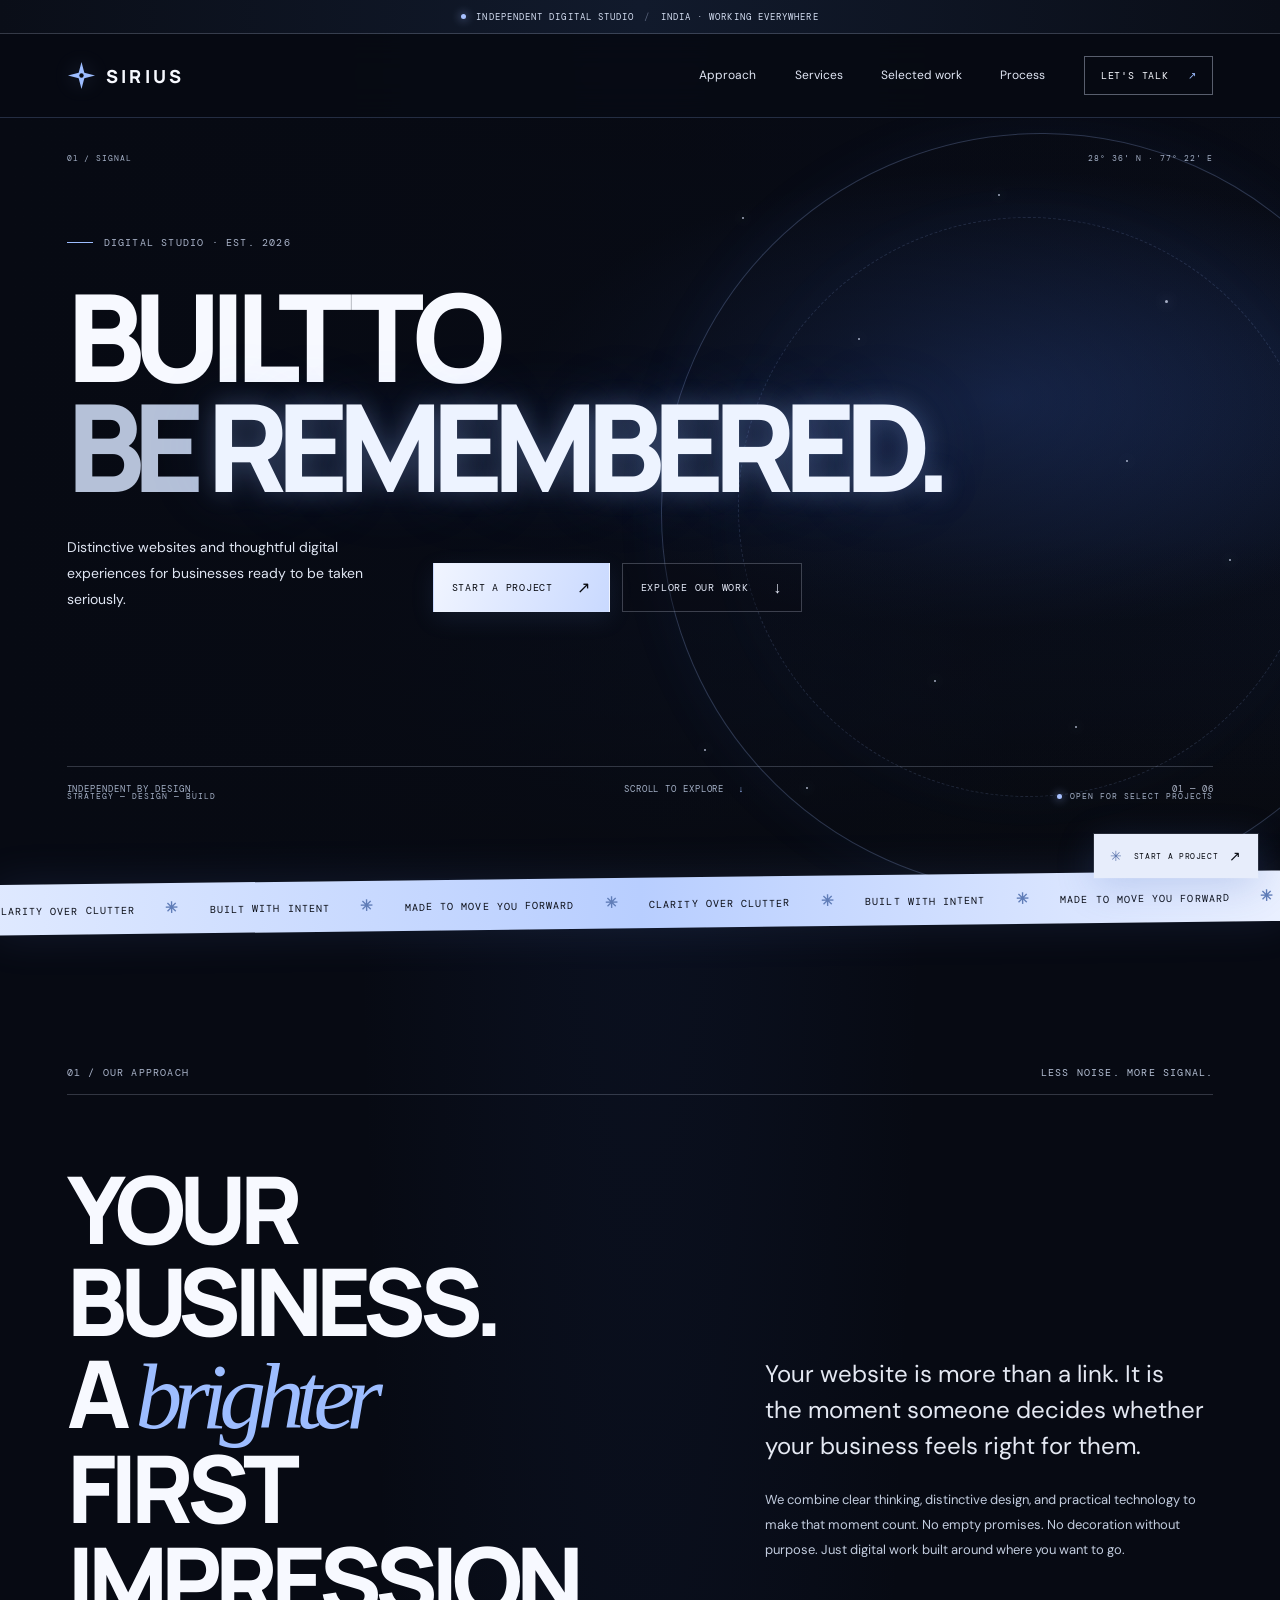
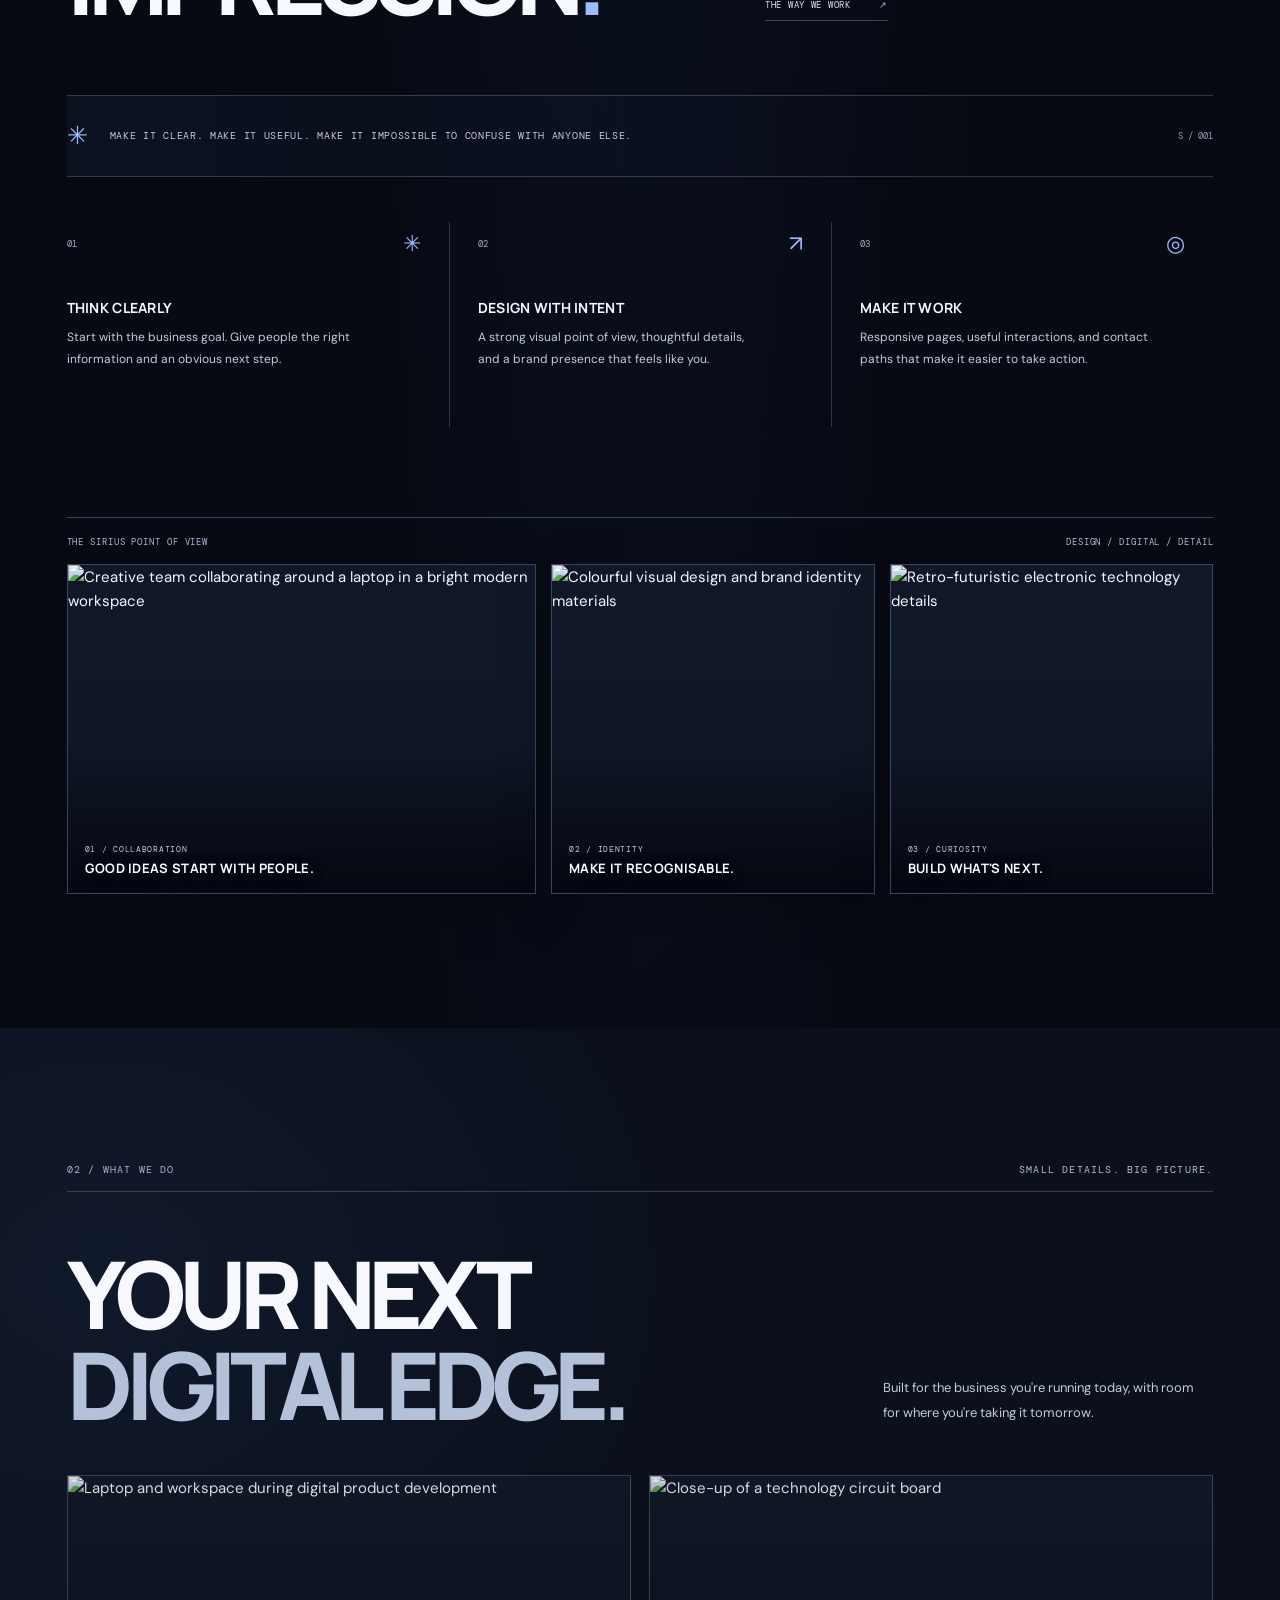
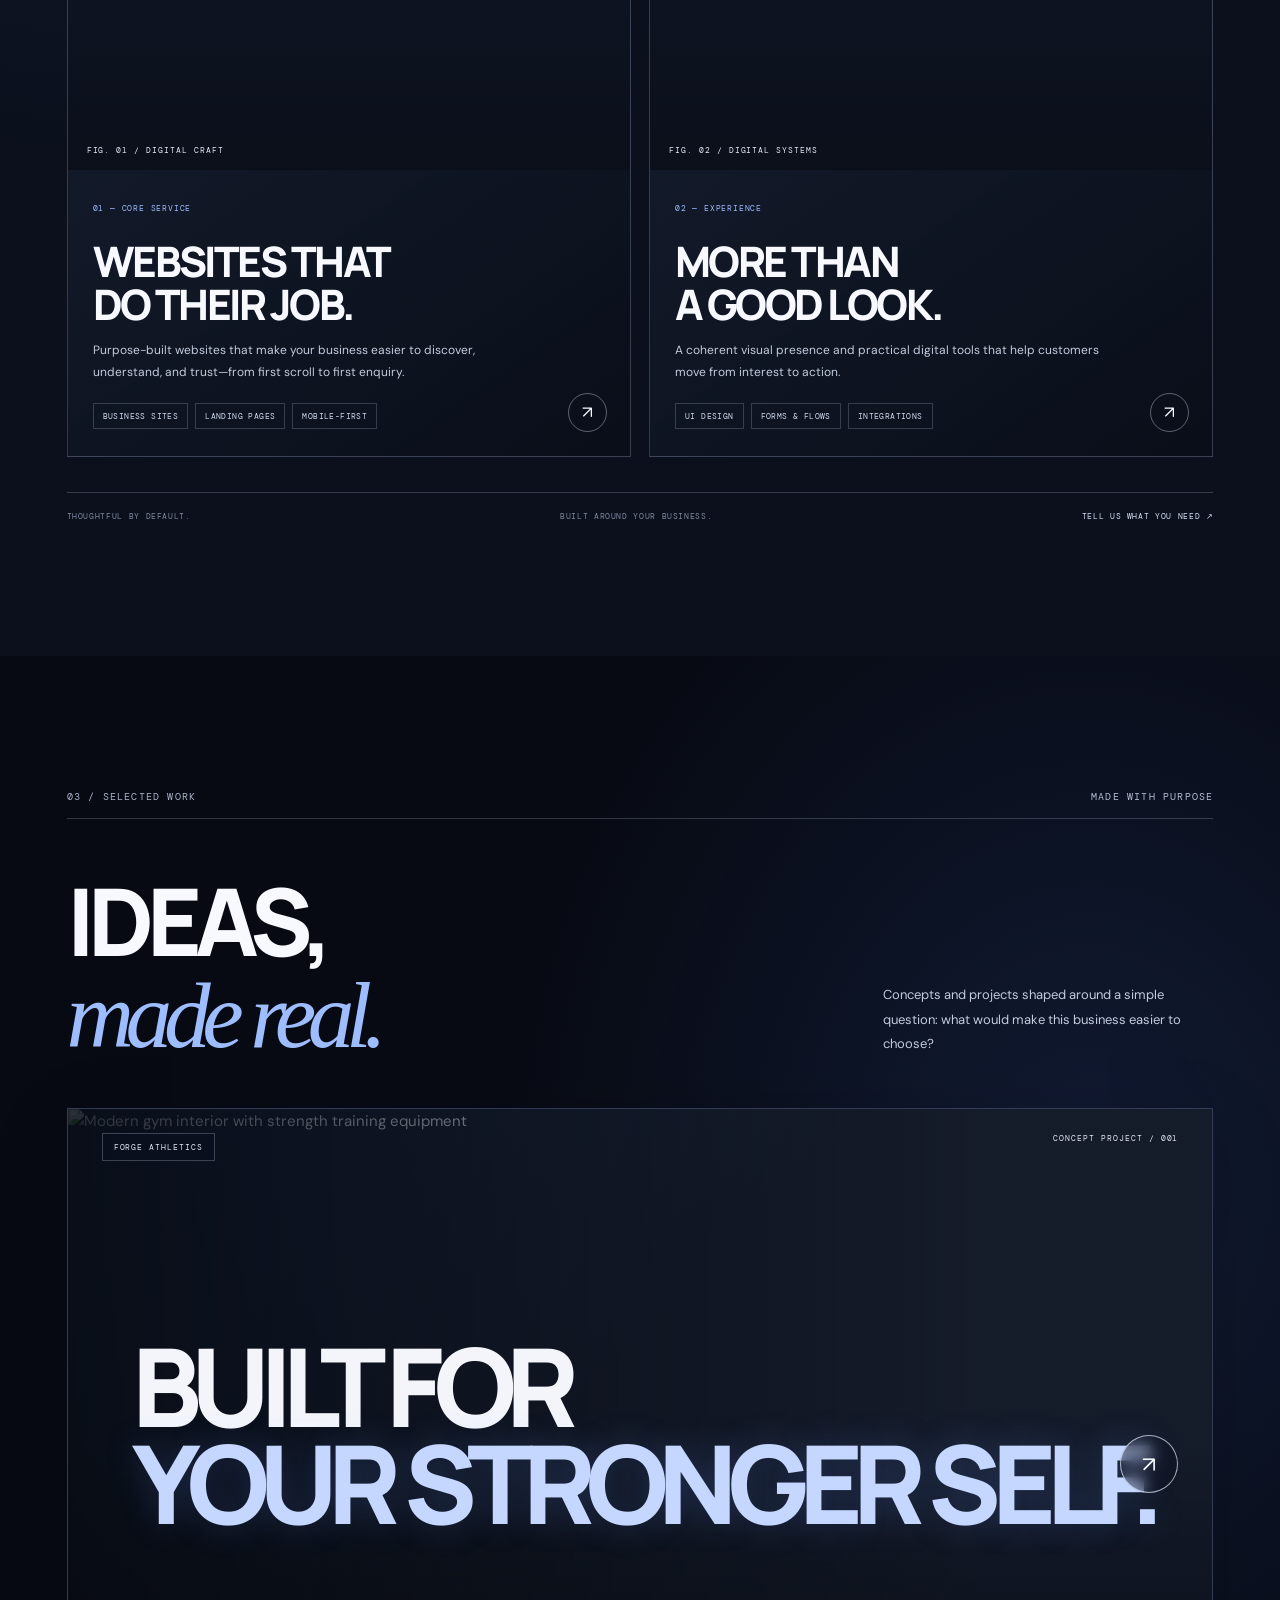
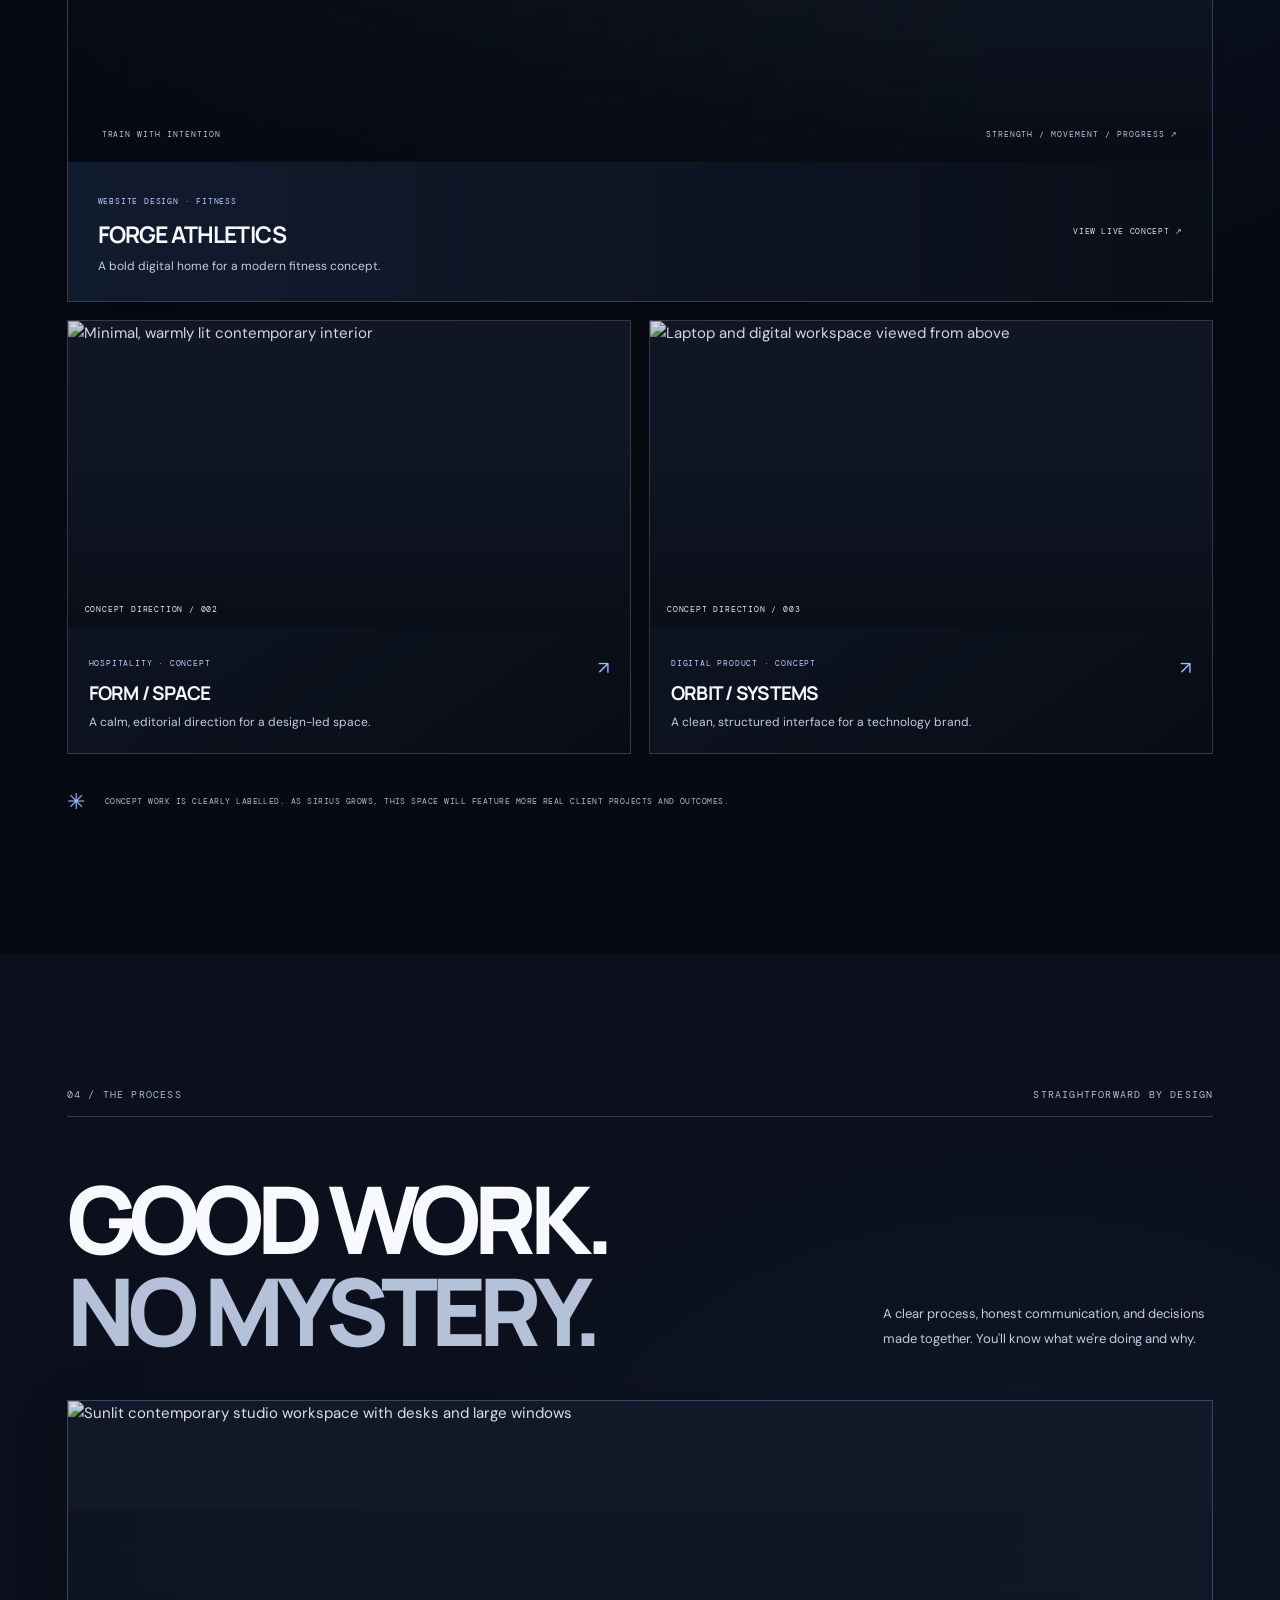
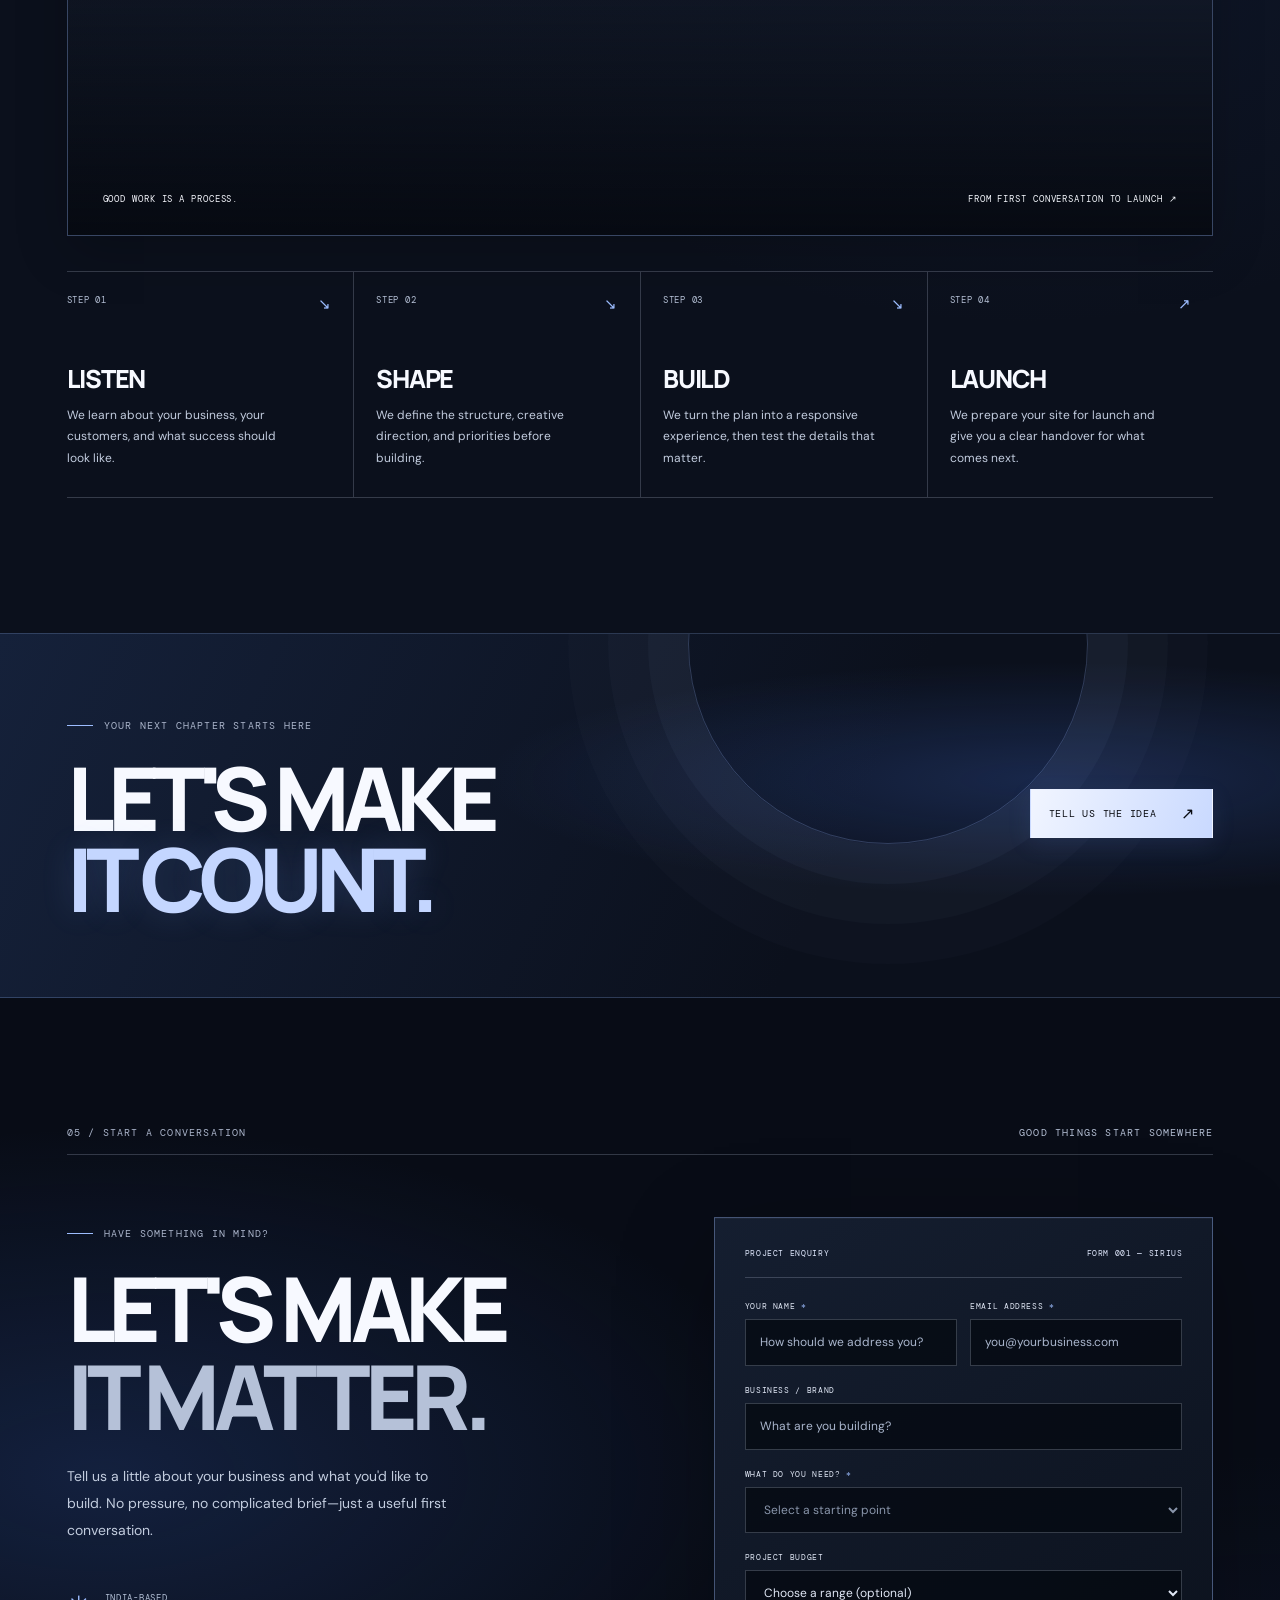
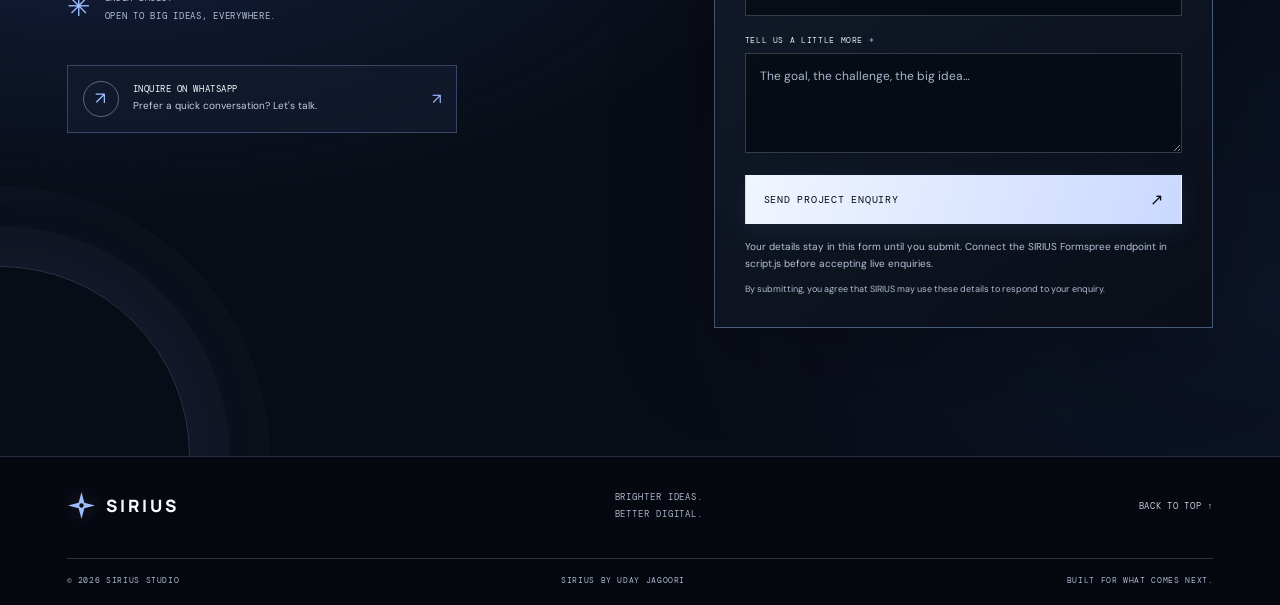
==== index.html @ 031311b5 "Add files via upload" ====
<!doctype html>
<html lang="en">
<head>
  <meta charset="utf-8">
  <meta name="viewport" content="width=device-width, initial-scale=1">
  <meta name="theme-color" content="#070910">
  <meta name="description" content="SIRIUS builds distinctive websites and digital experiences for ambitious businesses. India-based. Built for what comes next.">
  <meta property="og:title" content="SIRIUS — Built to be remembered">
  <meta property="og:description" content="Considered websites. Clear digital experiences. A brighter way forward.">
  <meta property="og:type" content="website">
  <title>SIRIUS — Built to be remembered</title>
  <link rel="icon" href="favicon.svg" type="image/svg+xml">
  <link rel="preconnect" href="https://fonts.googleapis.com">
  <link rel="preconnect" href="https://fonts.gstatic.com" crossorigin>
  <link href="https://fonts.googleapis.com/css2?family=DM+Mono:wght@400;500&family=DM+Sans:wght@400;500;600;700&family=Manrope:wght@400;500;600;700;800&display=swap" rel="stylesheet">
  <link rel="stylesheet" href="styles.css">
  <script src="script.js" defer></script>
</head>
<body>
  <a class="skip-link" href="#main">Skip to content</a>
  <div class="site-shell">
    <div class="announcement"><span class="status-dot" aria-hidden="true"></span><span>INDEPENDENT DIGITAL STUDIO</span><span class="announcement-sep">/</span><span>INDIA · WORKING EVERYWHERE</span></div>
    <header class="site-header" id="top">
      <a class="brand" href="#top" aria-label="SIRIUS home">
        <svg class="brand-mark" viewBox="0 0 44 44" aria-hidden="true"><path d="M22 1.5 26.3 17.7 42.5 22 26.3 26.3 22 42.5 17.7 26.3 1.5 22 17.7 17.7Z" fill="currentColor"/><circle cx="22" cy="22" r="3.3" fill="#080a10"/></svg>
        <span>SIRIUS</span>
      </a>
      <button class="menu-toggle" type="button" aria-label="Open navigation" aria-expanded="false" aria-controls="primary-nav"><span></span><span></span></button>
      <nav class="primary-nav" id="primary-nav" aria-label="Main navigation">
        <a href="#approach">Approach</a><a href="#services">Services</a><a href="#work">Selected work</a><a href="#process">Process</a>
        <a class="nav-cta" href="#contact">LET'S TALK <span aria-hidden="true">↗</span></a>
      </nav>
    </header>

    <main id="main">
      <section class="hero section-pad" aria-labelledby="hero-title">
        <div class="hero-image" aria-hidden="true"></div><div class="hero-vignette" aria-hidden="true"></div>
        <div class="hero-stars" aria-hidden="true"><i></i><i></i><i></i><i></i><i></i><i></i><i></i><i></i><i></i><i></i><i></i><i></i></div>
        <div class="hero-orbit orbit-one" aria-hidden="true"></div><div class="hero-orbit orbit-two" aria-hidden="true"></div>
        <div class="hero-copy">
          <p class="eyebrow"><span class="eyebrow-line"></span> DIGITAL STUDIO · EST. 2026</p>
          <h1 id="hero-title">BUILT TO<br><span class="headline-muted">BE</span> <span class="headline-accent">REMEMBERED.</span></h1>
          <div class="hero-bottom">
            <p class="hero-description">Distinctive websites and thoughtful digital experiences for businesses ready to be taken seriously.</p>
            <div class="hero-actions">
              <a class="button button-light magnetic" href="#contact">START A PROJECT <span aria-hidden="true">↗</span></a>
              <a class="button button-outline" href="#work">EXPLORE OUR WORK <span aria-hidden="true">↓</span></a>
            </div>
          </div>
        </div>
        <div class="hero-orbit-label label-top"><span>01 / SIGNAL</span><span>28° 36' N · 77° 22' E</span></div>
        <div class="hero-orbit-label label-bottom"><span>STRATEGY — DESIGN — BUILD</span><span class="live-mark"><i></i> OPEN FOR SELECT PROJECTS</span></div>
        <div class="hero-foot"><span>INDEPENDENT BY DESIGN.</span><a href="#approach">SCROLL TO EXPLORE <span class="scroll-arrow">↓</span></a><span class="hero-index">01 — 06</span></div>
      </section>

      <div class="ticker" aria-label="SIRIUS principles"><div class="ticker-track"><span>CLARITY OVER CLUTTER <b>✳</b> BUILT WITH INTENT <b>✳</b> MADE TO MOVE YOU FORWARD <b>✳</b> CLARITY OVER CLUTTER <b>✳</b> BUILT WITH INTENT <b>✳</b> MADE TO MOVE YOU FORWARD <b>✳</b></span></div></div>

      <section class="approach section-pad" id="approach">
        <div class="section-kicker"><span>01 / OUR APPROACH</span><span>LESS NOISE. MORE SIGNAL.</span></div>
        <div class="approach-grid">
          <h2>YOUR BUSINESS.<br>A <span class="serif-accent">brighter</span><br>FIRST IMPRESSION<span class="period">.</span></h2>
          <div class="approach-copy"><p class="lead">Your website is more than a link. It is the moment someone decides whether your business feels right for them.</p><p>We combine clear thinking, distinctive design, and practical technology to make that moment count. No empty promises. No decoration without purpose. Just digital work built around where you want to go.</p><a class="underlined-link" href="#process">THE WAY WE WORK <span>↗</span></a></div>
        </div>
        <div class="manifesto-strip"><span class="manifesto-star" aria-hidden="true">✳</span><p>MAKE IT CLEAR. MAKE IT USEFUL. MAKE IT IMPOSSIBLE TO CONFUSE WITH ANYONE ELSE.</p><span class="manifesto-index">S / 001</span></div>
        <div class="principles-grid">
          <article class="principle"><span class="principle-number">01</span><div class="principle-icon">✳</div><h3>THINK CLEARLY</h3><p>Start with the business goal. Give people the right information and an obvious next step.</p></article>
          <article class="principle"><span class="principle-number">02</span><div class="principle-icon">↗</div><h3>DESIGN WITH INTENT</h3><p>A strong visual point of view, thoughtful details, and a brand presence that feels like you.</p></article>
          <article class="principle"><span class="principle-number">03</span><div class="principle-icon">◎</div><h3>MAKE IT WORK</h3><p>Responsive pages, useful interactions, and contact paths that make it easier to take action.</p></article>
        </div>
        <div class="visual-world reveal">
          <div class="visual-world-heading"><span>THE SIRIUS POINT OF VIEW</span><span>DESIGN / DIGITAL / DETAIL</span></div>
          <div class="visual-world-grid">
            <figure class="visual-tile visual-tile-wide"><img src="https://images.unsplash.com/photo-1519389950473-47ba0277781c?auto=format&fit=crop&w=1400&q=85" alt="Creative team collaborating around a laptop in a bright modern workspace" loading="lazy"><figcaption><span>01 / COLLABORATION</span><strong>GOOD IDEAS START WITH PEOPLE.</strong></figcaption></figure>
            <figure class="visual-tile"><img src="https://images.unsplash.com/photo-1558655146-9f40138edfeb?auto=format&fit=crop&w=900&q=85" alt="Colourful visual design and brand identity materials" loading="lazy"><figcaption><span>02 / IDENTITY</span><strong>MAKE IT RECOGNISABLE.</strong></figcaption></figure>
            <figure class="visual-tile"><img src="https://images.unsplash.com/photo-1550745165-9bc0b252726f?auto=format&fit=crop&w=900&q=85" alt="Retro-futuristic electronic technology details" loading="lazy"><figcaption><span>03 / CURIOSITY</span><strong>BUILD WHAT'S NEXT.</strong></figcaption></figure>
          </div>
        </div>
      </section>

      <section class="services section-pad" id="services">
        <div class="section-kicker"><span>02 / WHAT WE DO</span><span>SMALL DETAILS. BIG PICTURE.</span></div>
        <div class="section-heading-row"><h2>YOUR NEXT<br><span class="headline-muted">DIGITAL EDGE.</span></h2><p>Built for the business you're running today, with room for where you're taking it tomorrow.</p></div>
        <div class="service-feature-grid">
          <article class="service-feature service-feature-web"><div class="service-feature-image"><img src="https://images.unsplash.com/photo-1498050108023-c5249f4df085?auto=format&fit=crop&w=1100&q=85" alt="Laptop and workspace during digital product development" loading="lazy"><span class="image-label">FIG. 01 / DIGITAL CRAFT</span></div><div class="service-feature-copy"><span class="service-no">01 — CORE SERVICE</span><h3>WEBSITES THAT<br>DO THEIR JOB.</h3><p>Purpose-built websites that make your business easier to discover, understand, and trust—from first scroll to first enquiry.</p><div class="service-tags"><span>BUSINESS SITES</span><span>LANDING PAGES</span><span>MOBILE-FIRST</span></div><a class="round-arrow" href="#contact" aria-label="Enquire about website design">↗</a></div></article>
          <article class="service-feature service-feature-digital"><div class="service-feature-image"><img src="https://images.unsplash.com/photo-1518770660439-4636190af475?auto=format&fit=crop&w=1000&q=85" alt="Close-up of a technology circuit board" loading="lazy"><span class="image-label">FIG. 02 / DIGITAL SYSTEMS</span></div><div class="service-feature-copy"><span class="service-no">02 — EXPERIENCE</span><h3>MORE THAN<br>A GOOD LOOK.</h3><p>A coherent visual presence and practical digital tools that help customers move from interest to action.</p><div class="service-tags"><span>UI DESIGN</span><span>FORMS & FLOWS</span><span>INTEGRATIONS</span></div><a class="round-arrow" href="#contact" aria-label="Enquire about digital experience">↗</a></div></article>
        </div>
        <div class="services-bottomline"><span>THOUGHTFUL BY DEFAULT.</span><span>BUILT AROUND YOUR BUSINESS.</span><a href="#contact">TELL US WHAT YOU NEED ↗</a></div>
      </section>

      <section class="work section-pad" id="work">
        <div class="section-kicker"><span>03 / SELECTED WORK</span><span>MADE WITH PURPOSE</span></div>
        <div class="section-heading-row work-heading"><h2>IDEAS,<br><span class="serif-accent">made real.</span></h2><p>Concepts and projects shaped around a simple question: what would make this business easier to choose?</p></div>
        <a class="project-card project-featured" href="https://udayjagoori-oss.github.io/forge-athletics-demo/" target="_blank" rel="noopener noreferrer" aria-label="View FORGE ATHLETICS concept website in a new tab">
          <div class="project-image-wrap"><img class="project-image" src="https://images.unsplash.com/photo-1534438327276-14e5300c3a48?auto=format&fit=crop&w=1800&q=88" alt="Modern gym interior with strength training equipment" loading="lazy"><div class="project-image-shade"></div><div class="project-overlay-top"><span>FORGE ATHLETICS</span><span>CONCEPT PROJECT / 001</span></div><div class="project-overlay-title">BUILT FOR<br><span>YOUR STRONGER SELF.</span></div><div class="project-overlay-bottom"><span>TRAIN WITH INTENTION</span><span>STRENGTH / MOVEMENT / PROGRESS ↗</span></div><span class="project-circle-arrow" aria-hidden="true">↗</span></div>
          <div class="project-meta"><div><span class="project-category">WEBSITE DESIGN · FITNESS</span><h3>FORGE ATHLETICS</h3><p>A bold digital home for a modern fitness concept.</p></div><span class="project-open">VIEW LIVE CONCEPT ↗</span></div>
        </a>
        <div class="project-grid">
          <article class="project-mini"><div class="mini-image"><img src="https://images.unsplash.com/photo-1600210492486-724fe5c67fb0?auto=format&fit=crop&w=1000&q=85" alt="Minimal, warmly lit contemporary interior" loading="lazy"><span>CONCEPT DIRECTION / 002</span></div><div class="mini-meta"><div><span class="project-category">HOSPITALITY · CONCEPT</span><h3>FORM / SPACE</h3><p>A calm, editorial direction for a design-led space.</p></div><span class="mini-arrow" aria-hidden="true">↗</span></div></article>
          <article class="project-mini"><div class="mini-image mini-image-tech"><img src="https://images.unsplash.com/photo-1516321318423-f06f85e504b3?auto=format&fit=crop&w=1000&q=85" alt="Laptop and digital workspace viewed from above" loading="lazy"><span>CONCEPT DIRECTION / 003</span></div><div class="mini-meta"><div><span class="project-category">DIGITAL PRODUCT · CONCEPT</span><h3>ORBIT / SYSTEMS</h3><p>A clean, structured interface for a technology brand.</p></div><span class="mini-arrow" aria-hidden="true">↗</span></div></article>
        </div>
        <div class="work-note"><span class="work-note-star" aria-hidden="true">✳</span><p>CONCEPT WORK IS CLEARLY LABELLED. AS SIRIUS GROWS, THIS SPACE WILL FEATURE MORE REAL CLIENT PROJECTS AND OUTCOMES.</p></div>
      </section>

      <section class="process section-pad" id="process">
        <div class="section-kicker"><span>04 / THE PROCESS</span><span>STRAIGHTFORWARD BY DESIGN</span></div>
        <div class="section-heading-row"><h2>GOOD WORK.<br><span class="headline-muted">NO MYSTERY.</span></h2><p>A clear process, honest communication, and decisions made together. You'll know what we're doing and why.</p></div>
        <div class="process-visual reveal"><img src="https://images.unsplash.com/photo-1497366754035-f200968a6e72?auto=format&fit=crop&w=1800&q=85" alt="Sunlit contemporary studio workspace with desks and large windows" loading="lazy"><div class="process-visual-overlay"><span>GOOD WORK IS A PROCESS.</span><span>FROM FIRST CONVERSATION TO LAUNCH ↗</span></div></div>
        <div class="process-grid">
          <article class="process-step"><span class="step-index">STEP 01 <span>↘</span></span><h3>LISTEN</h3><p>We learn about your business, your customers, and what success should look like.</p></article>
          <article class="process-step"><span class="step-index">STEP 02 <span>↘</span></span><h3>SHAPE</h3><p>We define the structure, creative direction, and priorities before building.</p></article>
          <article class="process-step"><span class="step-index">STEP 03 <span>↘</span></span><h3>BUILD</h3><p>We turn the plan into a responsive experience, then test the details that matter.</p></article>
          <article class="process-step"><span class="step-index">STEP 04 <span>↗</span></span><h3>LAUNCH</h3><p>We prepare your site for launch and give you a clear handover for what comes next.</p></article>
        </div>
      </section>

      <section class="cta-band section-pad" aria-label="Start a project"><div class="cta-band-orbit" aria-hidden="true"></div><div><p class="eyebrow"><span class="eyebrow-line"></span> YOUR NEXT CHAPTER STARTS HERE</p><h2>LET'S MAKE<br><span>IT COUNT.</span></h2></div><a class="button button-light magnetic" href="#contact">TELL US THE IDEA <span aria-hidden="true">↗</span></a></section>

      <section class="contact section-pad" id="contact">
        <div class="contact-orb" aria-hidden="true"></div>
        <div class="section-kicker"><span>05 / START A CONVERSATION</span><span>GOOD THINGS START SOMEWHERE</span></div>
        <div class="contact-grid"><div class="contact-copy"><p class="eyebrow"><span class="eyebrow-line"></span> HAVE SOMETHING IN MIND?</p><h2>LET'S MAKE<br><span class="headline-muted">IT MATTER.</span></h2><p class="contact-intro">Tell us a little about your business and what you'd like to build. No pressure, no complicated brief—just a useful first conversation.</p><div class="contact-aside"><span class="contact-star" aria-hidden="true">✳</span><p>INDIA-BASED.<br>OPEN TO BIG IDEAS, EVERYWHERE.</p></div><a class="whatsapp-link" data-whatsapp href="#contact"><span class="whatsapp-icon" aria-hidden="true">↗</span><span><strong>INQUIRE ON WHATSAPP</strong><small>Prefer a quick conversation? Let's talk.</small></span><span class="whatsapp-arrow" aria-hidden="true">↗</span></a></div>
          <form class="contact-form" id="contact-form" novalidate>
            <div class="form-topline"><span>PROJECT ENQUIRY</span><span>FORM 001 — SIRIUS</span></div>
            <div class="form-row"><div class="form-field"><label for="name">YOUR NAME <span>*</span></label><input id="name" name="name" autocomplete="name" placeholder="How should we address you?" required></div><div class="form-field"><label for="email">EMAIL ADDRESS <span>*</span></label><input id="email" name="email" type="email" autocomplete="email" placeholder="you@yourbusiness.com" required></div></div>
            <label for="business">BUSINESS / BRAND</label><input id="business" name="business" autocomplete="organization" placeholder="What are you building?">
            <label for="interest">WHAT DO YOU NEED? <span>*</span></label><select id="interest" name="interest" required><option value="" disabled selected>Select a starting point</option><option>New business website</option><option>Website redesign</option><option>Brand and digital experience</option><option>Automation or digital tools</option><option>Not sure yet — let's talk</option></select>
            <label for="budget">PROJECT BUDGET</label><select id="budget" name="budget"><option value="Not specified">Choose a range (optional)</option><option>Under ₹10,000</option><option>₹10,000–₹25,000</option><option>₹25,000–₹50,000</option><option>₹50,000+</option><option>Need guidance</option></select>
            <label for="message">TELL US A LITTLE MORE <span>*</span></label><textarea id="message" name="message" rows="3" placeholder="The goal, the challenge, the big idea…" required></textarea>
            <input type="text" name="_gotcha" class="honeypot" tabindex="-1" autocomplete="off" aria-hidden="true">
            <button class="button button-light form-submit" type="submit">SEND PROJECT ENQUIRY <span aria-hidden="true">↗</span></button>
            <p class="form-status" id="form-status" role="status" aria-live="polite">Your details stay in this form until you submit. Connect the SIRIUS Formspree endpoint in script.js before accepting live enquiries.</p>
            <p class="form-privacy">By submitting, you agree that SIRIUS may use these details to respond to your enquiry.</p>
          </form>
        </div>
      </section>
    </main>

    <footer class="site-footer">
      <div class="footer-top"><a class="brand footer-brand" href="#top"><svg class="brand-mark" viewBox="0 0 44 44" aria-hidden="true"><path d="M22 1.5 26.3 17.7 42.5 22 26.3 26.3 22 42.5 17.7 26.3 1.5 22 17.7 17.7Z" fill="currentColor"/><circle cx="22" cy="22" r="3.3" fill="#080a10"/></svg><span>SIRIUS</span></a><p>BRIGHTER IDEAS.<br>BETTER DIGITAL.</p><a class="back-top" href="#top">BACK TO TOP ↑</a></div>
      <div class="footer-bottom"><span>© <span id="year">2026</span> SIRIUS STUDIO</span><span>SIRIUS BY UDAY JAGOORI</span><span>BUILT FOR WHAT COMES NEXT.</span></div>
    </footer>
  </div>
  <a class="floating-contact" href="#contact" aria-label="Start a project with SIRIUS"><span aria-hidden="true">✳</span><span>START A PROJECT</span><span aria-hidden="true">↗</span></a>
</body>
</html>
---- styles.css ----
/* SIRIUS visual system — midnight, stellar blue, editorial typography */
:root{--bg:#070910;--panel:#0c101a;--panel2:#111725;--line:rgba(230,236,255,.17);--line-strong:rgba(230,236,255,.31);--text:#f2f4fa;--muted:#b2bbce;--blue:#a8c1ff;--blue-bright:#d6e2ff;--max:1480px;--pad:clamp(22px,5.2vw,88px);--sans:'DM Sans',sans-serif;--display:'Manrope',sans-serif;--mono:'DM Mono',monospace}
*{box-sizing:border-box}html{scroll-behavior:smooth;scroll-padding-top:100px}body{margin:0;background:var(--bg);color:var(--text);font-family:var(--sans);font-size:15px;line-height:1.6;-webkit-font-smoothing:antialiased}body.menu-open{overflow:hidden}a{color:inherit;text-decoration:none}button,input,select,textarea{font:inherit}button,a{-webkit-tap-highlight-color:transparent}button:focus-visible,a:focus-visible,input:focus-visible,select:focus-visible,textarea:focus-visible{outline:2px solid var(--blue);outline-offset:4px}img{display:block;width:100%;height:100%;object-fit:cover}.site-shell{max-width:var(--max);margin:auto;overflow:hidden;position:relative}.skip-link{position:absolute;top:-60px;left:16px;z-index:1000;background:#fff;color:#080a10;padding:12px}.skip-link:focus{top:16px}.announcement{height:34px;display:flex;align-items:center;justify-content:center;gap:10px;background:#0b0e16;border-bottom:1px solid var(--line);font:9px var(--mono);letter-spacing:.12em;color:#adb5c8}.status-dot,.live-mark i{width:5px;height:5px;background:#a8c1ff;border-radius:50%;box-shadow:0 0 10px #9ebaff;display:inline-block}.announcement-sep{color:#58627a}.site-header{height:84px;display:flex;align-items:center;justify-content:space-between;padding:0 var(--pad);border-bottom:1px solid var(--line);position:sticky;top:0;z-index:30;background:rgba(7,9,16,.82);backdrop-filter:blur(18px);transition:height .25s,border-color .25s}.site-header.is-scrolled{height:72px;border-color:rgba(168,193,255,.23)}.brand{display:inline-flex;align-items:center;gap:10px;font:800 18px var(--display);letter-spacing:.19em}.brand-mark{width:29px;height:29px;color:var(--blue);filter:drop-shadow(0 0 10px rgba(168,193,255,.2))}.primary-nav{display:flex;align-items:center;gap:clamp(20px,3vw,44px)}.primary-nav>a:not(.nav-cta){font-size:12px;color:#b9bfcc;transition:color .2s}.primary-nav>a:hover{color:#fff}.nav-cta{font:10px var(--mono);letter-spacing:.08em;border:1px solid var(--line-strong);padding:12px 16px;transition:background .25s,color .25s,border-color .25s}.nav-cta span{color:var(--blue);margin-left:12px}.nav-cta:hover{background:var(--text);color:var(--bg);border-color:var(--text)}.menu-toggle{display:none}.section-pad{padding-left:var(--pad);padding-right:var(--pad)}
.hero{position:relative;min-height:760px;padding-top:clamp(74px,8.4vw,124px);padding-bottom:22px;isolation:isolate;overflow:hidden;background:radial-gradient(ellipse at 75% 43%,rgba(49,75,142,.25),transparent 35%),linear-gradient(180deg,#070910 0%,#090d17 78%,#080a10 100%)}.hero-image{position:absolute;z-index:-3;inset:0 0 4% 30%;background-image:url('https://images.unsplash.com/photo-1462331940025-c4d7b2f3a4c5?auto=format&fit=crop&w=1800&q=85');background-size:cover;background-position:center;opacity:.28;mix-blend-mode:screen;mask-image:linear-gradient(90deg,transparent 0%,rgba(0,0,0,.4) 20%,#000 70%),linear-gradient(180deg,#000 0%,#000 60%,transparent 100%);mask-composite:intersect;animation:heroImageDrift 28s ease-in-out infinite alternate}.hero-vignette{position:absolute;inset:0;z-index:-2;background:linear-gradient(90deg,#070910 0%,rgba(7,9,16,.93) 35%,rgba(7,9,16,.24) 100%),linear-gradient(0deg,#080a10 0%,transparent 40%)}.hero-copy{position:relative;z-index:3;max-width:940px}.eyebrow,.section-kicker{font:10px var(--mono);letter-spacing:.12em;color:#aab4ca}.eyebrow{display:flex;align-items:center;gap:11px}.eyebrow-line{width:26px;height:1px;background:var(--blue);display:inline-block}.hero h1{font:800 clamp(60px,9.5vw,138px)/.91 var(--display);letter-spacing:-.09em;margin:31px 0 34px;max-width:1100px;text-wrap:balance}.headline-muted{color:#9ca8be}.headline-accent{color:var(--blue-bright);text-shadow:0 0 45px rgba(168,193,255,.14)}.period{color:var(--blue)}.hero-bottom{display:flex;align-items:flex-end;gap:clamp(28px,4vw,64px);max-width:850px}.hero-description{max-width:315px;color:#b3bac9;font-size:14px;line-height:1.85;margin:0}.hero-actions{display:flex;align-items:center;gap:12px;flex-wrap:wrap}.button{min-height:49px;display:inline-flex;align-items:center;justify-content:space-between;gap:24px;padding:0 18px;font:10px var(--mono);letter-spacing:.075em;border:1px solid transparent;cursor:pointer;transition:transform .25s cubic-bezier(.2,.8,.2,1),background .25s,color .25s,border-color .25s,box-shadow .25s}.button:hover{transform:translateY(-3px)}.button-light{background:#e8edfb;color:#080a10}.button-light:hover{background:var(--blue-bright);box-shadow:0 10px 35px rgba(168,193,255,.15)}.button-outline{border-color:rgba(226,234,255,.24);color:#e4e9f7;background:rgba(8,10,17,.28)}.button-outline:hover{border-color:var(--blue);background:rgba(168,193,255,.08)}.button span{font-size:16px}.hero-orbit{position:absolute;border:1px solid rgba(148,174,235,.15);border-radius:50%;z-index:-1;pointer-events:none;animation:orbitRotate 90s linear infinite}.orbit-one{width:min(61vw,760px);height:min(61vw,760px);right:-11%;top:2%;transform:rotate(-21deg)}.orbit-two{width:min(47vw,580px);height:min(47vw,580px);right:-3%;top:13%;border-style:dashed;opacity:.65;animation-direction:reverse;animation-duration:140s}.hero-stars{position:absolute;inset:0;z-index:-1;pointer-events:none}.hero-stars i{position:absolute;width:2px;height:2px;border-radius:50%;background:#e1e9ff;box-shadow:0 0 9px #a7c0ff;opacity:.72;animation:twinkle 4s ease-in-out infinite alternate}.hero-stars i:nth-child(1){left:58%;top:13%}.hero-stars i:nth-child(2){left:91%;top:24%;width:3px;height:3px;animation-delay:-2s}.hero-stars i:nth-child(3){left:73%;top:74%;animation-delay:-1s}.hero-stars i:nth-child(4){left:47%;top:61%;animation-delay:-3s}.hero-stars i:nth-child(5){left:84%;top:80%;animation-delay:-.5s}.hero-stars i:nth-child(6){left:67%;top:29%;animation-delay:-2.5s}.hero-stars i:nth-child(7){left:96%;top:58%;animation-delay:-1.5s}.hero-stars i:nth-child(8){left:55%;top:83%;animation-delay:-3.5s}.hero-stars i:nth-child(9){left:78%;top:10%;animation-delay:-1s}.hero-stars i:nth-child(10){left:39%;top:28%;animation-delay:-2.3s}.hero-stars i:nth-child(11){left:88%;top:45%;animation-delay:-3s}.hero-stars i:nth-child(12){left:63%;top:88%;animation-delay:-1.8s}.hero-orbit-label{position:absolute;z-index:2;left:var(--pad);right:var(--pad);display:flex;justify-content:space-between;gap:15px;font:8px var(--mono);letter-spacing:.12em;color:#a7b4cb}.label-top{top:35px}.label-bottom{bottom:77px}.live-mark{display:flex;align-items:center;gap:8px}.hero-foot{display:flex;justify-content:space-between;align-items:center;gap:12px;position:relative;z-index:2;border-top:1px solid var(--line);margin-top:clamp(90px,12vw,158px);padding-top:16px;font:9px var(--mono);letter-spacing:.1em;color:#a1adc1}.hero-foot a{transition:color .2s}.hero-foot a:hover{color:#fff}.scroll-arrow{color:var(--blue);margin-left:8px}.hero-index{color:#abb3c5}.ticker{overflow:hidden;background:#dfe7f8;color:#0a0d16;padding:13px 0;transform:rotate(-.65deg) scale(1.01);margin:0 0 4px}.ticker-track{width:max-content;animation:ticker 30s linear infinite}.ticker-track span{font:10px var(--mono);letter-spacing:.1em;white-space:nowrap}.ticker b{padding:0 23px;color:#607db8;font-size:15px}@keyframes ticker{to{transform:translateX(-50%)}}@keyframes twinkle{from{opacity:.25;transform:scale(.65)}to{opacity:.9;transform:scale(1.25)}}@keyframes orbitRotate{to{rotate:360deg}}@keyframes heroImageDrift{from{transform:scale(1) translate3d(0,0,0)}to{transform:scale(1.07) translate3d(-1%,1%,0)}}
.approach,.services,.work,.process{padding-top:clamp(88px,10.5vw,150px);padding-bottom:clamp(88px,10.5vw,150px)}.section-kicker{display:flex;justify-content:space-between;gap:20px;border-bottom:1px solid var(--line);padding-bottom:15px}.section-kicker span:last-child{color:#929db3;text-align:right}.approach-grid{display:grid;grid-template-columns:1.15fr .85fr;gap:8%;align-items:end;padding:68px 0 70px}.approach h2,.section-heading-row h2,.contact h2{font:800 clamp(46px,7.3vw,98px)/.98 var(--display);letter-spacing:-.075em;margin:0;text-wrap:balance}.serif-accent{font-family:Georgia,serif;font-weight:400;font-style:italic;letter-spacing:-.09em;color:var(--blue)}.approach-copy{max-width:440px;padding-bottom:4px}.lead{font-size:clamp(18px,2vw,24px);line-height:1.5;color:#e4e8f2}.approach-copy>p:not(.lead){font-size:13px;line-height:1.9;color:var(--muted)}.underlined-link{display:inline-flex;gap:28px;align-items:center;border-bottom:1px solid rgba(230,236,255,.28);padding:12px 0 9px;margin-top:12px;font:9px var(--mono);letter-spacing:.08em;color:#dbe2f3}.underlined-link span{color:var(--blue)}.manifesto-strip{display:flex;align-items:center;gap:22px;padding:20px 0;border-top:1px solid var(--line);border-bottom:1px solid var(--line)}.manifesto-star{font-size:25px;color:var(--blue)}.manifesto-strip p{font:10px/1.8 var(--mono);letter-spacing:.07em;color:#c4ccdd;margin:0;flex:1}.manifesto-index{font:9px var(--mono);color:#8e9bb3}.principles-grid{display:grid;grid-template-columns:repeat(3,1fr);margin-top:45px}.principle{position:relative;min-height:205px;padding:8px 28px 8px 0}.principle+.principle{border-left:1px solid var(--line);padding-left:28px}.principle-number{font:9px var(--mono);color:#a0abc0}.principle-icon{position:absolute;right:28px;top:4px;color:var(--blue);font-size:22px}.principle h3{font:700 14px var(--display);letter-spacing:.02em;margin:44px 0 9px}.principle p{max-width:290px;color:var(--muted);font-size:12px;line-height:1.85;margin:0}
.services{background:#0b0e16}.section-heading-row{display:flex;align-items:flex-end;justify-content:space-between;gap:40px;padding:56px 0 44px}.section-heading-row>p{max-width:330px;font-size:13px;line-height:1.9;color:var(--muted);margin:0 0 5px}.service-feature-grid{display:grid;grid-template-columns:1fr 1fr;gap:18px}.service-feature{min-width:0;border:1px solid var(--line);background:#0c101a;transition:border-color .35s,transform .35s}.service-feature:hover{border-color:rgba(168,193,255,.42);transform:translateY(-4px)}.service-feature-image{height:250px;position:relative;overflow:hidden;background:#101726}.service-feature-image:after{content:"";position:absolute;inset:0;background:linear-gradient(180deg,rgba(4,6,12,.03),rgba(4,6,12,.45))}.service-feature-image img{filter:saturate(.68);transition:transform .7s cubic-bezier(.2,.8,.2,1),filter .5s}.service-feature:hover .service-feature-image img{transform:scale(1.045);filter:saturate(.95)}.image-label{position:absolute;z-index:1;left:19px;bottom:15px;font:8px var(--mono);letter-spacing:.12em;color:#e3e9f8}.service-feature-copy{padding:24px 25px 27px;position:relative}.service-no{font:8px var(--mono);letter-spacing:.1em;color:var(--blue)}.service-feature h3{font:800 clamp(24px,3.3vw,42px)/1.02 var(--display);letter-spacing:-.06em;margin:22px 0 13px}.service-feature-copy>p{font-size:12px;line-height:1.85;color:var(--muted);max-width:430px;margin-bottom:20px}.service-tags{display:flex;gap:7px;flex-wrap:wrap;padding-right:40px}.service-tags span{font:8px var(--mono);letter-spacing:.05em;border:1px solid var(--line);color:#aab4c9;padding:7px 9px}.round-arrow{position:absolute;right:23px;bottom:24px;width:39px;height:39px;display:grid;place-items:center;border:1px solid var(--line-strong);border-radius:50%;font-size:17px;transition:background .25s,color .25s,transform .25s}.round-arrow:hover{background:var(--blue);color:#070910;transform:rotate(45deg)}.services-bottomline{display:flex;justify-content:space-between;align-items:center;gap:20px;border-top:1px solid var(--line);margin-top:35px;padding-top:18px;font:8px var(--mono);letter-spacing:.08em;color:#7f8aa1}.services-bottomline a{color:#d7e1f8;transition:color .2s}.services-bottomline a:hover{color:var(--blue)}
.work{background:radial-gradient(ellipse at 85% 35%,rgba(43,63,112,.12),transparent 38%),var(--bg)}.work-heading{padding-bottom:46px}.project-card{display:block;border:1px solid var(--line);background:#0b0e16;overflow:hidden;transition:border-color .3s,transform .35s}.project-card:hover{border-color:rgba(168,193,255,.5);transform:translateY(-3px)}.project-image-wrap{height:clamp(330px,48vw,620px);position:relative;overflow:hidden;background:#151c2b}.project-image{filter:saturate(.55) brightness(.7);transition:transform .9s cubic-bezier(.2,.8,.2,1),filter .5s}.project-card:hover .project-image{transform:scale(1.035);filter:saturate(.8) brightness(.76)}.project-image-shade{position:absolute;inset:0;background:linear-gradient(90deg,rgba(5,8,14,.86),rgba(5,8,14,.15) 76%),linear-gradient(0deg,rgba(5,8,14,.7),transparent 42%)}.project-overlay-top,.project-overlay-bottom{position:absolute;left:clamp(18px,3vw,34px);right:clamp(18px,3vw,34px);display:flex;justify-content:space-between;gap:15px;font:8px var(--mono);letter-spacing:.12em;color:#e0e6f5}.project-overlay-top{top:24px}.project-overlay-bottom{bottom:23px;color:#b8c3da}.project-overlay-title{position:absolute;left:clamp(18px,5vw,68px);top:50%;transform:translateY(-50%);font:800 clamp(42px,8.5vw,118px)/.89 var(--display);letter-spacing:-.09em;color:#f3f5fb}.project-overlay-title span{color:#aab9d8}.project-circle-arrow{position:absolute;right:clamp(18px,3vw,34px);top:50%;width:58px;height:58px;border:1px solid rgba(255,255,255,.5);border-radius:50%;display:grid;place-items:center;font-size:22px;transition:background .3s,color .3s,transform .3s}.project-card:hover .project-circle-arrow{background:#edf2ff;color:#080a10;transform:rotate(45deg)}.project-meta{display:flex;align-items:center;justify-content:space-between;gap:24px;padding:25px 30px}.project-category{font:8px var(--mono);letter-spacing:.1em;color:var(--blue)}.project-meta h3,.mini-meta h3{font:700 23px var(--display);letter-spacing:-.04em;margin:7px 0}.project-meta p,.mini-meta p{color:var(--muted);font-size:12px;margin:0}.project-open{font:8px var(--mono);letter-spacing:.08em;white-space:nowrap;color:#d7deed}.project-grid{display:grid;grid-template-columns:1fr 1fr;gap:18px;margin-top:18px}.project-mini{border:1px solid var(--line);background:#0a0d14;min-width:0;transition:border-color .3s,transform .3s}.project-mini:hover{border-color:rgba(168,193,255,.4);transform:translateY(-3px)}.mini-image{height:clamp(190px,24vw,320px);position:relative;overflow:hidden;background:#101625}.mini-image:after{content:"";position:absolute;inset:0;background:linear-gradient(180deg,transparent 35%,rgba(5,7,12,.5))}.mini-image img{filter:saturate(.55) brightness(.72);transition:transform .7s}.project-mini:hover .mini-image img{transform:scale(1.04)}.mini-image>span{position:absolute;z-index:1;left:17px;bottom:14px;font:8px var(--mono);letter-spacing:.1em;color:#e0e6f4}.mini-meta{display:flex;justify-content:space-between;gap:15px;padding:21px}.mini-meta h3{font-size:19px}.mini-arrow{font-size:18px;color:var(--blue);padding-top:5px}.work-note{display:flex;align-items:center;gap:20px;margin-top:30px;max-width:700px}.work-note-star{color:var(--blue);font-size:22px}.work-note p{font:8px/1.9 var(--mono);letter-spacing:.06em;color:#7e879a;margin:0}
.process{background:#0b0e16}.process-grid{display:grid;grid-template-columns:repeat(4,1fr);border-top:1px solid var(--line);border-bottom:1px solid var(--line)}.process-step{padding:22px 22px 28px 0;min-height:215px}.process-step+.process-step{border-left:1px solid var(--line);padding-left:22px}.step-index{display:flex;justify-content:space-between;font:9px var(--mono);letter-spacing:.08em;color:#858fa5}.step-index span{color:var(--blue);font-size:15px}.process-step h3{font:800 25px var(--display);letter-spacing:-.05em;margin:47px 0 9px}.process-step p{font-size:12px;line-height:1.8;color:var(--muted);margin:0;max-width:220px}.cta-band{position:relative;display:flex;justify-content:space-between;align-items:center;gap:32px;overflow:hidden;padding-top:75px;padding-bottom:78px;background:linear-gradient(115deg,#111a2b,#0a0d16 60%);border-top:1px solid var(--line);border-bottom:1px solid var(--line)}.cta-band h2{font:800 clamp(42px,7vw,88px)/.92 var(--display);letter-spacing:-.08em;margin:25px 0 0;position:relative;z-index:1}.cta-band h2 span{color:var(--blue)}.cta-band .button{position:relative;z-index:1;flex-shrink:0}.cta-band-orbit{position:absolute;width:400px;height:400px;border:1px solid rgba(168,193,255,.16);border-radius:50%;right:15%;top:-190px;box-shadow:0 0 0 40px rgba(168,193,255,.025),0 0 0 80px rgba(168,193,255,.018),0 0 0 120px rgba(168,193,255,.012)}
.contact{position:relative;padding-top:clamp(90px,10vw,145px);padding-bottom:clamp(90px,10vw,145px);overflow:hidden;background:radial-gradient(ellipse at 7% 75%,rgba(48,70,121,.18),transparent 35%),#080a10}.contact-orb{position:absolute;width:380px;height:380px;border-radius:50%;border:1px solid rgba(158,186,255,.1);left:-190px;bottom:-190px;box-shadow:0 0 0 40px rgba(158,186,255,.018),0 0 0 80px rgba(158,186,255,.014)}.contact-grid{display:grid;grid-template-columns:1fr .9fr;gap:8%;padding-top:62px;position:relative;z-index:1}.contact h2{font-size:clamp(50px,7vw,92px);margin:24px 0}.contact-intro{max-width:390px;font-size:14px;line-height:1.9;color:var(--muted)}.contact-aside{display:flex;align-items:center;gap:15px;margin-top:42px}.contact-star{font-size:28px;color:var(--blue)}.contact-aside p{font:9px/1.9 var(--mono);letter-spacing:.08em;color:#929cb1;margin:0}.whatsapp-link{display:flex;align-items:center;gap:14px;max-width:390px;margin-top:35px;padding:15px;border:1px solid var(--line);background:rgba(15,18,28,.55);transition:border-color .25s,background .25s}.whatsapp-link:hover{border-color:rgba(168,193,255,.55);background:rgba(168,193,255,.06)}.whatsapp-icon{display:grid;place-items:center;width:36px;height:36px;border:1px solid var(--line-strong);border-radius:50%;color:var(--blue);font-size:17px}.whatsapp-link strong,.whatsapp-link small{display:block}.whatsapp-link strong{font:9px var(--mono);letter-spacing:.06em}.whatsapp-link small{font-size:10px;color:var(--muted);margin-top:3px}.whatsapp-arrow{margin-left:auto;color:var(--blue)}.contact-form{border:1px solid var(--line-strong);background:rgba(15,18,28,.82);padding:clamp(20px,3vw,30px);display:flex;flex-direction:column;align-items:stretch;min-width:0}.form-topline{display:flex;justify-content:space-between;gap:10px;padding-bottom:19px;margin-bottom:23px;border-bottom:1px solid var(--line);font:8px var(--mono);letter-spacing:.08em;color:#d0d7e6}.form-row{display:grid;grid-template-columns:1fr 1fr;gap:13px}.form-field{min-width:0}.contact-form label{display:block;font:8px var(--mono);letter-spacing:.08em;color:#d0d8e8;margin:0 0 8px}.contact-form label span{color:var(--blue)}.contact-form input,.contact-form select,.contact-form textarea{width:100%;border:1px solid rgba(224,232,255,.13);background:#090c13;color:var(--text);padding:13px 14px;margin:0 0 19px;border-radius:0;font-size:12px;min-width:0;transition:border-color .2s,background .2s}.contact-form input:focus,.contact-form select:focus,.contact-form textarea:focus{border-color:rgba(168,193,255,.65);background:#0b101b}.contact-form input::placeholder,.contact-form textarea::placeholder{color:#8995aa}.contact-form select{color:#aab3c5}.contact-form select:invalid{color:#8995aa}.contact-form textarea{resize:vertical;min-height:100px}.contact-form .form-submit{width:100%;margin-top:3px}.form-status{font-size:10px;line-height:1.7;color:#808ba1;margin:14px 0 0}.form-status.error{color:#ffb9b9}.form-status.success{color:#b9d6ff}.form-status.sending{color:#d3dcf4}.form-privacy{font-size:9px;line-height:1.7;color:#8995aa;margin:10px 0 0}.honeypot{position:absolute!important;left:-9999px!important;opacity:0!important;height:1px!important;width:1px!important;pointer-events:none!important}.site-footer{padding:32px var(--pad) 20px;border-top:1px solid var(--line);background:#07090e}.footer-top{display:flex;align-items:center;justify-content:space-between;gap:20px;padding-bottom:36px}.footer-brand{font-size:17px}.footer-top>p{font:9px/1.8 var(--mono);letter-spacing:.1em;color:#aab5c9;margin:0}.back-top{font:9px var(--mono);letter-spacing:.08em;color:#c5ccda}.back-top:hover{color:var(--blue)}.footer-bottom{display:flex;justify-content:space-between;gap:15px;padding-top:16px;border-top:1px solid var(--line);font:8px var(--mono);letter-spacing:.08em;color:#8d98ac}.floating-contact{position:fixed;z-index:25;right:22px;bottom:22px;display:flex;align-items:center;gap:11px;padding:13px 16px;background:#e7edfb;color:#080a10;box-shadow:0 8px 35px rgba(0,0,0,.28);font:8px var(--mono);letter-spacing:.08em;transition:transform .25s,background .25s}.floating-contact:hover{transform:translateY(-3px);background:var(--blue-bright)}.floating-contact>span:first-child{color:#5d76ad;font-size:14px}.floating-contact>span:last-child{font-size:14px}.reveal{opacity:0;transform:translateY(22px);transition:opacity .75s ease,transform .75s cubic-bezier(.2,.8,.2,1)}.reveal.is-visible{opacity:1;transform:translateY(0)}.reveal-delay-1{transition-delay:.08s}.reveal-delay-2{transition-delay:.16s}.reveal-delay-3{transition-delay:.24s}.image-reveal{clip-path:inset(0 0 0 0);transition:clip-path .9s cubic-bezier(.2,.8,.2,1)}
@media(min-width:1481px){.site-shell{border-left:1px solid rgba(255,255,255,.035);border-right:1px solid rgba(255,255,255,.035)}}
@media(max-width:1000px){.hero{min-height:720px}.hero h1{font-size:clamp(62px,10.5vw,108px)}.hero-bottom{display:block}.hero-description{margin-bottom:23px}.hero-art{opacity:.55}.approach-grid{grid-template-columns:1fr;gap:32px;padding:55px 0}.approach-copy{max-width:620px}.service-feature-image{height:220px}.service-feature-copy{padding:21px}.service-feature h3{font-size:29px}.contact-grid{gap:5%}.contact-form{padding:20px}.section-heading-row{align-items:flex-start;flex-direction:column;gap:22px}.section-heading-row>p{max-width:460px}.project-circle-arrow{width:48px;height:48px}.cta-band-orbit{right:-5%}}
@media(max-width:700px){.announcement{font-size:7px;gap:7px}.site-header{height:72px}.site-header.is-scrolled{height:66px}.brand{font-size:16px}.brand-mark{width:25px;height:25px}.menu-toggle{display:flex;flex-direction:column;gap:6px;border:1px solid var(--line-strong);background:transparent;width:42px;height:42px;align-items:center;justify-content:center;position:relative;z-index:3}.menu-toggle span{width:16px;height:1px;background:#e5eaf4;transition:transform .2s}.menu-toggle[aria-expanded=true] span:first-child{transform:translateY(3.5px) rotate(45deg)}.menu-toggle[aria-expanded=true] span:last-child{transform:translateY(-3.5px) rotate(-45deg)}.primary-nav{position:absolute;top:71px;left:0;right:0;display:flex;flex-direction:column;align-items:stretch;gap:0;padding:12px var(--pad) 25px;background:rgba(7,9,16,.98);border-bottom:1px solid var(--line);visibility:hidden;opacity:0;transform:translateY(-8px);transition:opacity .2s,transform .2s,visibility .2s}.primary-nav.is-open{visibility:visible;opacity:1;transform:translateY(0)}.primary-nav>a:not(.nav-cta){padding:15px 0;border-bottom:1px solid var(--line);font-size:14px}.nav-cta{margin-top:17px;text-align:center}.hero{min-height:690px;padding-top:70px}.hero-image{inset:0 -50% 6% 5%;opacity:.24;background-position:65% center}.hero-vignette{background:linear-gradient(90deg,rgba(7,9,16,.92),rgba(7,9,16,.48)),linear-gradient(0deg,#080a10 0%,transparent 45%)}.hero h1{font-size:clamp(54px,13.5vw,90px);margin:29px 0 25px;letter-spacing:-.09em}.hero-bottom{position:relative;z-index:4}.hero-description{max-width:320px;font-size:13px}.hero-actions{gap:10px}.button{min-height:46px;padding:0 13px;font-size:8px;gap:15px}.button-outline{background:rgba(8,10,17,.65)}.hero-orbit{width:520px;height:520px;right:-360px;top:20%}.orbit-two{width:400px;height:400px;right:-300px;top:27%}.hero-orbit-label{font-size:7px}.label-top{top:22px}.label-bottom{bottom:74px}.hero-foot{margin-top:110px;font-size:7px}.hero-foot>span:first-child{display:none}.hero-index{margin-left:auto}.ticker{padding:12px 0}.ticker-track span{font-size:9px}.approach,.services,.work,.process{padding-top:78px;padding-bottom:78px}.section-kicker{font-size:7px;letter-spacing:.08em}.section-kicker span:last-child{max-width:48%}.approach h2,.section-heading-row h2{font-size:clamp(43px,11.5vw,72px)}.approach-grid{padding:45px 0 42px}.lead{font-size:18px}.manifesto-strip{gap:12px}.manifesto-strip p{font-size:8px}.manifesto-index{display:none}.principles-grid{grid-template-columns:1fr;margin-top:24px}.principle{min-height:auto;padding:20px 0 24px}.principle+.principle{border-left:0;border-top:1px solid var(--line);padding-left:0}.principle-icon{right:5px;top:20px}.principle h3{margin:25px 0 8px}.principle p{max-width:100%}.section-heading-row{padding:42px 0 30px}.service-feature-grid{grid-template-columns:1fr;gap:14px}.service-feature-image{height:230px}.service-feature h3{font-size:29px}.service-feature-copy>p{font-size:11px}.service-tags span{font-size:7px;padding:6px 7px}.services-bottomline{font-size:7px;flex-wrap:wrap;row-gap:12px}.services-bottomline span:nth-child(2){display:none}.project-image-wrap{height:340px}.project-overlay-top,.project-overlay-bottom{font-size:6px;letter-spacing:.06em}.project-overlay-title{font-size:clamp(38px,10.2vw,68px);left:18px;right:18px}.project-circle-arrow{width:38px;height:38px;right:16px;top:auto;bottom:58px;font-size:16px}.project-meta{align-items:flex-start;padding:20px;flex-direction:column;gap:17px}.project-meta h3{font-size:21px}.project-open{font-size:7px}.project-grid{grid-template-columns:1fr;gap:14px;margin-top:14px}.mini-image{height:245px}.mini-meta{padding:18px}.mini-meta h3{font-size:18px}.work-note{gap:12px}.work-note p{font-size:7px}.process-grid{grid-template-columns:1fr}.process-step,.process-step+.process-step{border-left:0;border-top:1px solid var(--line);padding:19px 0 23px;min-height:auto}.process-step:first-child{border-top:0}.process-step h3{margin:25px 0 7px}.process-step p{max-width:360px}.cta-band{align-items:flex-start;flex-direction:column;padding-top:62px;padding-bottom:64px;gap:29px}.cta-band h2{font-size:clamp(44px,11vw,70px)}.cta-band-orbit{width:300px;height:300px;right:-190px;top:-110px}.contact{padding-top:78px;padding-bottom:78px}.contact-grid{grid-template-columns:1fr;gap:36px;padding-top:45px}.contact h2{font-size:clamp(49px,12.5vw,75px)}.contact-intro{font-size:13px}.contact-aside{margin-top:28px}.whatsapp-link{margin-top:27px}.contact-form{padding:18px}.form-topline{font-size:7px}.form-row{grid-template-columns:1fr;gap:0}.contact-form input,.contact-form select,.contact-form textarea{padding:12px}.footer-top{flex-wrap:wrap;padding-bottom:25px}.footer-top>p{order:3;width:100%}.back-top{margin-left:auto}.footer-bottom{flex-wrap:wrap;font-size:7px;row-gap:12px}.footer-bottom span:last-child{width:100%}.floating-contact{right:12px;bottom:12px;padding:12px;gap:8px;font-size:7px}}
@media(max-width:380px){.hero h1{font-size:51px}.hero-actions{align-items:stretch;flex-direction:column;max-width:240px}.hero-actions .button{width:100%}.hero-orbit-label span:last-child{max-width:46%;text-align:right}.project-overlay-title{font-size:36px}.footer-bottom{font-size:6px}}
@media(prefers-reduced-motion:reduce){*,*::before,*::after{scroll-behavior:auto!important;animation-duration:.01ms!important;animation-iteration-count:1!important;transition-duration:.01ms!important}.reveal{opacity:1;transform:none}.hero-image{transform:none}}

/* Refinement pass: stronger readability, more visual storytelling */
.approach-copy>p:not(.lead),.principle p,.section-heading-row>p,.service-feature-copy>p,.project-meta p,.mini-meta p,.process-step p,.contact-intro{color:#b5bfd1}
.section-kicker span:last-child{color:#98a5bc}
.hero-description{color:#d0d6e3}
.primary-nav>a:not(.nav-cta){color:#d0d6e3}
.hero-orbit-label,.hero-foot{color:#a4b0c6}
.announcement{color:#c7d0e2}
.visual-world{margin-top:clamp(46px,7vw,92px);border-top:1px solid var(--line);padding-top:18px}
.visual-world-heading{display:flex;justify-content:space-between;gap:18px;margin-bottom:16px;font:9px var(--mono);letter-spacing:.1em;color:#aebbd3}
.visual-world-grid{display:grid;grid-template-columns:1.45fr 1fr 1fr;gap:12px}
.visual-tile{position:relative;overflow:hidden;min-height:230px;margin:0;background:#101827;border:1px solid rgba(230,236,255,.14)}
.visual-tile-wide{min-height:290px}
.visual-tile img{position:absolute;inset:0;filter:brightness(.83) saturate(.9);transition:transform .8s cubic-bezier(.2,.8,.2,1),filter .5s}
.visual-tile:hover img{transform:scale(1.045);filter:brightness(1) saturate(1.03)}
.visual-tile:after{content:"";position:absolute;inset:35% 0 0;background:linear-gradient(0deg,rgba(5,8,15,.94),transparent)}
.visual-tile figcaption{position:absolute;z-index:1;left:17px;right:17px;bottom:16px;display:flex;flex-direction:column;gap:5px}
.visual-tile figcaption span{font:8px var(--mono);letter-spacing:.09em;color:#c0cbe0}
.visual-tile figcaption strong{font:700 12px var(--display);letter-spacing:.025em;color:#fff}
.service-feature-image img,.project-image,.mini-image img{filter:brightness(.94) saturate(.94);transition:transform .8s cubic-bezier(.2,.8,.2,1),filter .5s}
.service-feature:hover .service-feature-image img,.project-card:hover .project-image,.project-mini:hover .mini-image img{filter:brightness(1.04) saturate(1.04)}
.process-visual{position:relative;height:clamp(210px,31vw,410px);overflow:hidden;margin:0 0 35px;background:#111827;border:1px solid var(--line)}
.process-visual img{filter:brightness(.72) saturate(.78);transition:transform 1s cubic-bezier(.2,.8,.2,1),filter .5s}
.process-visual:hover img{transform:scale(1.025);filter:brightness(.86) saturate(.9)}
.process-visual:after{content:"";position:absolute;inset:25% 0 0;background:linear-gradient(0deg,rgba(5,8,15,.82),transparent)}
.process-visual-overlay{position:absolute;z-index:1;left:clamp(16px,3vw,35px);right:clamp(16px,3vw,35px);bottom:clamp(16px,3vw,30px);display:flex;justify-content:space-between;gap:15px;font:9px var(--mono);letter-spacing:.1em;color:#f4f6fc}
.contact-form input::placeholder,.contact-form textarea::placeholder{color:#9ba6ba}
.form-privacy{color:#9aa6bb}
@media(max-width:700px){.visual-world-grid{grid-template-columns:1fr 1fr;gap:9px}.visual-tile-wide{grid-column:1/-1;min-height:235px}.visual-tile{min-height:180px}.visual-world-heading{font-size:7px}.visual-tile figcaption{left:12px;right:12px;bottom:12px}.visual-tile figcaption strong{font-size:10px}.process-visual{height:230px;margin-bottom:24px}.process-visual-overlay{font-size:7px;flex-direction:column;gap:7px}.hero-image{opacity:.36}.hero-vignette{background:linear-gradient(90deg,rgba(7,9,16,.88),rgba(7,9,16,.35)),linear-gradient(0deg,#080a10 0%,transparent 40%)}}
@media(prefers-reduced-motion:reduce){.visual-tile img,.process-visual img{transition:none}}

/* SIRIUS VISUAL UPGRADE — stronger contrast, richer imagery, more cinematic light */
:root{--bg:#070a13;--panel:#0e1422;--panel2:#131d31;--line:rgba(220,231,255,.2);--line-strong:rgba(220,231,255,.38);--text:#f7f9ff;--muted:#c0cadc;--blue:#9dbdff;--blue-bright:#e3ecff}
body{background:radial-gradient(ellipse at 50% -10%,rgba(45,79,157,.13),transparent 34%),var(--bg)}
.announcement{background:linear-gradient(90deg,#0a0e18,#111a2c 50%,#0a0e18);color:#d4def2}
.site-header{background:rgba(7,10,19,.91);border-bottom-color:rgba(157,189,255,.2)}
.primary-nav>a:not(.nav-cta){color:#e0e6f4}
.hero{background:radial-gradient(ellipse at 78% 37%,rgba(61,105,210,.38),transparent 34%),radial-gradient(ellipse at 52% 95%,rgba(35,67,132,.18),transparent 38%),linear-gradient(180deg,#080b15 0%,#0b1120 78%,#080a10 100%)}
.hero-image{opacity:.43;filter:saturate(1.25) contrast(1.08)}
.hero-vignette{background:linear-gradient(90deg,#070a13 0%,rgba(7,10,19,.87) 31%,rgba(7,10,19,.12) 100%),linear-gradient(0deg,#080a10 0%,transparent 45%)}
.headline-muted{color:#b5c1d8}
.headline-accent{color:#edf3ff;text-shadow:0 0 24px rgba(157,189,255,.28),0 0 70px rgba(91,139,255,.18)}
.hero-description{color:#e0e6f3}
.hero-orbit{border-color:rgba(157,189,255,.24);box-shadow:0 0 55px rgba(72,115,218,.06)}
.hero-stars i{box-shadow:0 0 12px #b7ceff,0 0 24px rgba(120,163,255,.5)}
.ticker{background:linear-gradient(90deg,#dfe9ff,#b8ceff 50%,#eaf0ff);box-shadow:0 0 45px rgba(112,151,235,.12)}
.approach-copy>p:not(.lead),.principle p,.section-heading-row>p,.service-feature-copy>p,.project-meta p,.mini-meta p,.process-step p,.contact-intro{color:#c2ccde}
.section-kicker span:last-child{color:#b4bfd4}
.manifesto-strip{background:linear-gradient(90deg,rgba(39,63,111,.14),transparent 80%)}
.principle+.principle{border-color:rgba(220,231,255,.2)}
.visual-world{border-top-color:rgba(157,189,255,.32)}
.visual-world-grid{gap:15px}
.visual-tile,.process-visual{border-color:rgba(157,189,255,.28);box-shadow:0 16px 50px rgba(0,0,0,.2)}
.visual-tile{min-height:260px}
.visual-tile-wide{min-height:330px}
.visual-tile img{filter:brightness(.98) saturate(1.08) contrast(1.02)}
.visual-tile:after{background:linear-gradient(0deg,rgba(4,7,15,.96),rgba(4,7,15,.08) 70%)}
.visual-tile figcaption strong{font-size:13px;text-shadow:0 2px 14px rgba(0,0,0,.7)}
.services{background:radial-gradient(ellipse at 8% 20%,rgba(54,85,157,.12),transparent 35%),#0b101c}
.service-feature{background:linear-gradient(145deg,rgba(22,31,50,.92),rgba(10,14,24,.98));border-color:rgba(220,231,255,.2)}
.service-feature-image{height:clamp(240px,23vw,330px)}
.service-feature-image img{filter:saturate(.92) brightness(.92)}
.service-feature:hover{box-shadow:0 20px 60px rgba(38,73,151,.12);border-color:rgba(157,189,255,.65)}
.service-tags span{color:#d0dbef;border-color:rgba(220,231,255,.2)}
.work{background:radial-gradient(ellipse at 85% 28%,rgba(54,91,176,.2),transparent 38%),var(--bg)}
.project-card{border-color:rgba(157,189,255,.27);box-shadow:0 20px 70px rgba(0,0,0,.18)}
.project-image-wrap{height:clamp(370px,51vw,680px)}
.project-image{filter:saturate(.86) brightness(.82) contrast(1.04)}
.project-card:hover .project-image{filter:saturate(1.02) brightness(.88) contrast(1.04)}
.project-image-shade{background:linear-gradient(90deg,rgba(5,8,14,.78),rgba(5,8,14,.04) 80%),linear-gradient(0deg,rgba(5,8,14,.74),transparent 48%),linear-gradient(135deg,rgba(31,70,151,.18),transparent 45%)}
.project-overlay-title span{color:#c5d6ff;text-shadow:0 0 35px rgba(104,151,255,.22)}
.project-overlay-top span:first-child{background:rgba(10,16,30,.65);border:1px solid rgba(220,231,255,.24);padding:8px 11px;backdrop-filter:blur(8px)}
.project-circle-arrow{background:rgba(10,16,30,.3);backdrop-filter:blur(8px);border-color:rgba(230,238,255,.7)}
.project-meta{background:linear-gradient(90deg,rgba(18,28,48,.95),rgba(10,14,24,.95))}
.project-category{color:#b8ceff}
.project-mini{background:linear-gradient(145deg,#101827,#090d16);border-color:rgba(220,231,255,.18)}
.mini-image img{filter:saturate(.82) brightness(.86)}
.work-note p{color:#aeb9ce}
.process{background:radial-gradient(ellipse at 80% 45%,rgba(42,71,137,.12),transparent 40%),#0b101c}
.process-visual{height:clamp(250px,34vw,460px)}
.process-visual img{filter:brightness(.88) saturate(.96) contrast(1.03)}
.process-visual:after{background:linear-gradient(0deg,rgba(5,8,15,.88),rgba(5,8,15,.03) 76%),linear-gradient(90deg,rgba(5,8,15,.18),transparent)}
.process-step+.process-step{border-left-color:rgba(220,231,255,.2)}
.step-index{color:#b5c0d5}
.cta-band{background:radial-gradient(ellipse at 82% 40%,rgba(63,106,207,.26),transparent 38%),linear-gradient(115deg,#15213a,#0b101c 65%);border-color:rgba(157,189,255,.22)}
.cta-band h2 span{color:#c4d6ff;text-shadow:0 0 32px rgba(119,159,255,.2)}
.cta-band-orbit{border-color:rgba(157,189,255,.24);box-shadow:0 0 0 40px rgba(157,189,255,.035),0 0 0 80px rgba(157,189,255,.025),0 0 0 120px rgba(157,189,255,.015)}
.contact{background:radial-gradient(ellipse at 8% 45%,rgba(52,91,177,.26),transparent 42%),radial-gradient(ellipse at 100% 85%,rgba(31,59,118,.18),transparent 35%),#080c16}
.contact-orb{border-color:rgba(157,189,255,.22);box-shadow:0 0 0 40px rgba(157,189,255,.03),0 0 0 80px rgba(157,189,255,.02),0 0 80px rgba(83,129,227,.08)}
.contact-form{background:linear-gradient(145deg,rgba(22,31,50,.94),rgba(10,14,24,.97));border-color:rgba(157,189,255,.38);box-shadow:0 24px 90px rgba(0,0,0,.25),inset 0 1px rgba(255,255,255,.035)}
.form-topline{color:#e2eaff;border-color:rgba(220,231,255,.2)}
.contact-form label{color:#e1e8f6}
.contact-form input,.contact-form select,.contact-form textarea{background:rgba(5,9,17,.78);border-color:rgba(220,231,255,.22);color:#f5f7ff}
.contact-form input:hover,.contact-form select:hover,.contact-form textarea:hover{border-color:rgba(157,189,255,.42)}
.contact-form input:focus,.contact-form select:focus,.contact-form textarea:focus{border-color:#a9c4ff;background:#0b1425;box-shadow:0 0 0 3px rgba(126,164,255,.1)}
.contact-form input::placeholder,.contact-form textarea::placeholder{color:#aab6cd}
.contact-form select{color:#e0e7f5}
.form-status{color:#b6c3d9}
.form-privacy{color:#aebbd0}
.whatsapp-link{border-color:rgba(157,189,255,.28);background:rgba(19,28,47,.7)}
.whatsapp-link small{color:#c3cee1}
.contact-aside p{color:#b2bfd5}
.site-footer{background:#060810;border-top-color:rgba(157,189,255,.2)}
.footer-bottom{color:#aab6ca}
.floating-contact{box-shadow:0 8px 38px rgba(68,104,187,.24),0 0 0 1px rgba(255,255,255,.12)}
.button-light{background:linear-gradient(110deg,#f1f5ff,#c9d9ff);box-shadow:0 7px 24px rgba(116,153,235,.1)}
.button-light:hover{box-shadow:0 12px 38px rgba(116,153,235,.28)}
@media(max-width:700px){.visual-world-grid{gap:10px}.visual-tile{min-height:195px}.visual-tile-wide{min-height:245px}.service-feature-image{height:245px}.project-image-wrap{height:365px}.process-visual{height:250px}.contact-form{box-shadow:0 15px 45px rgba(0,0,0,.2)}}
@media(prefers-reduced-motion:reduce){.hero-image{animation:none}}
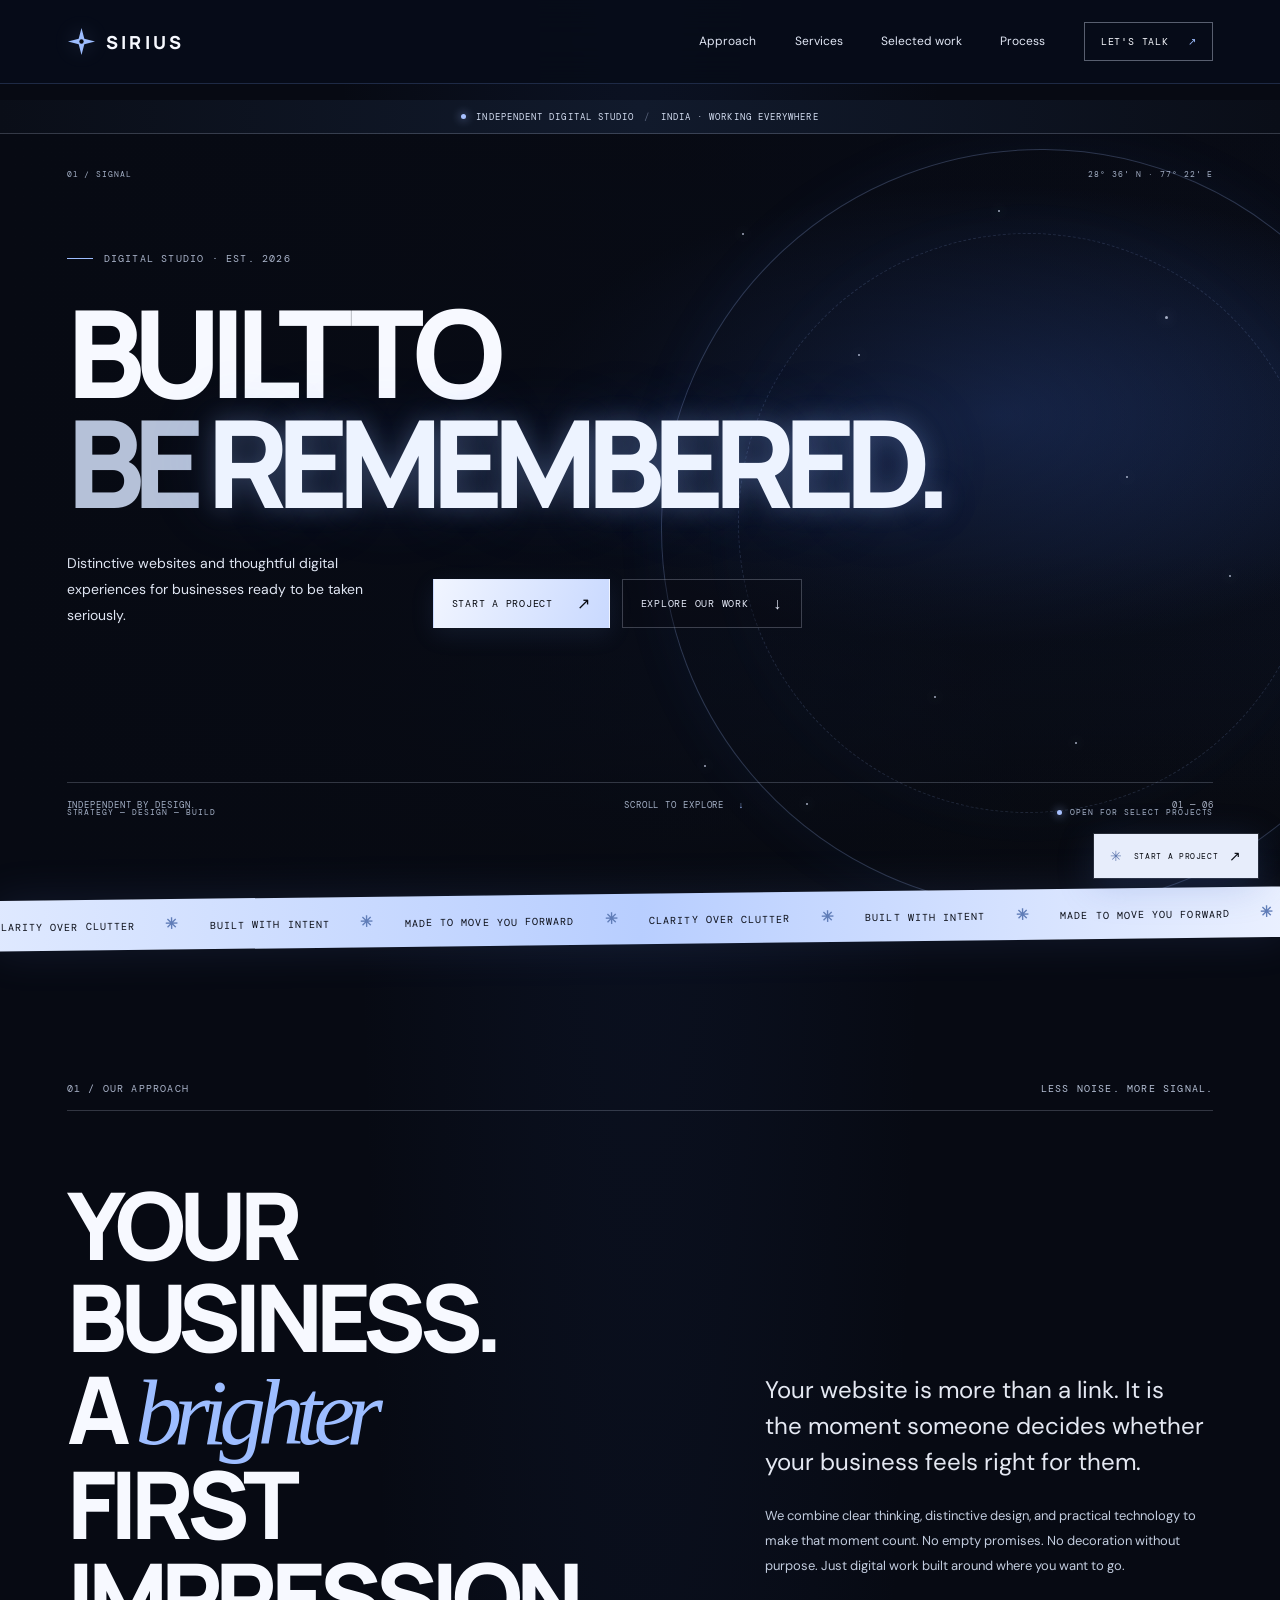
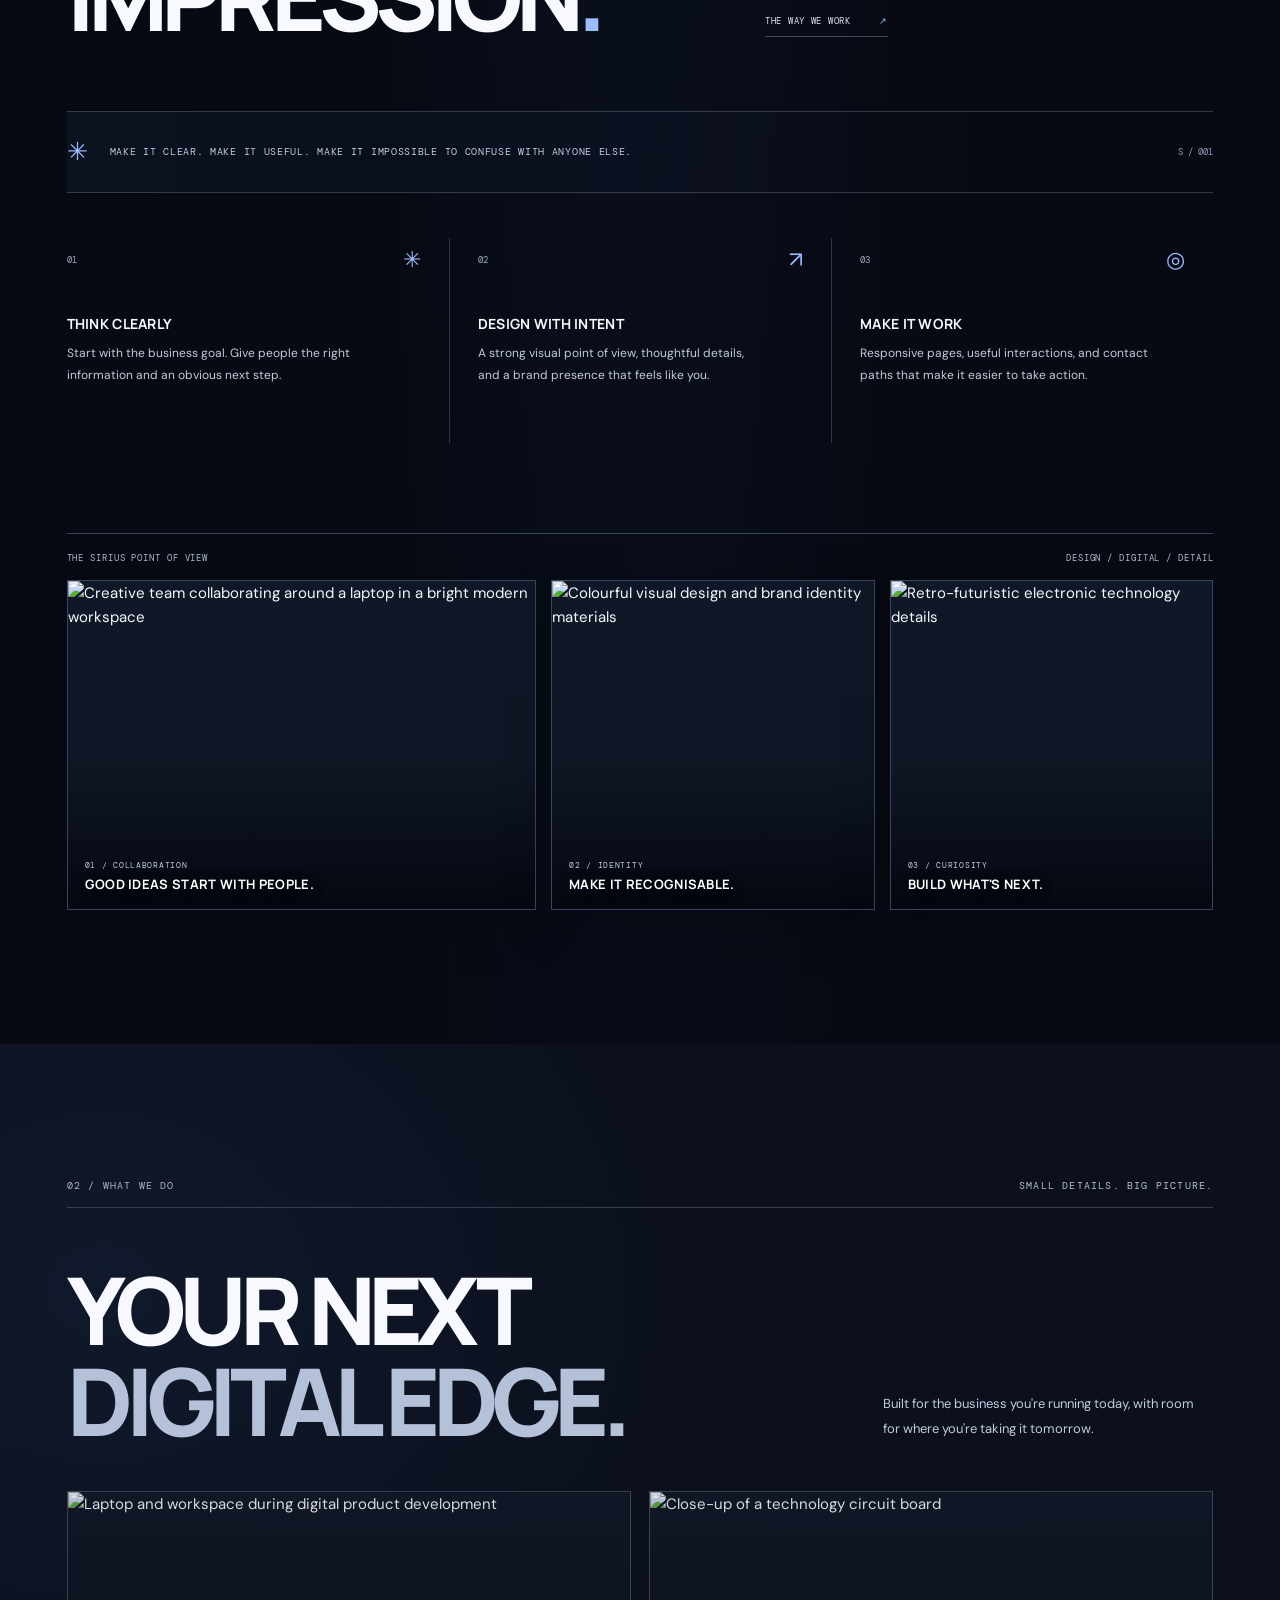
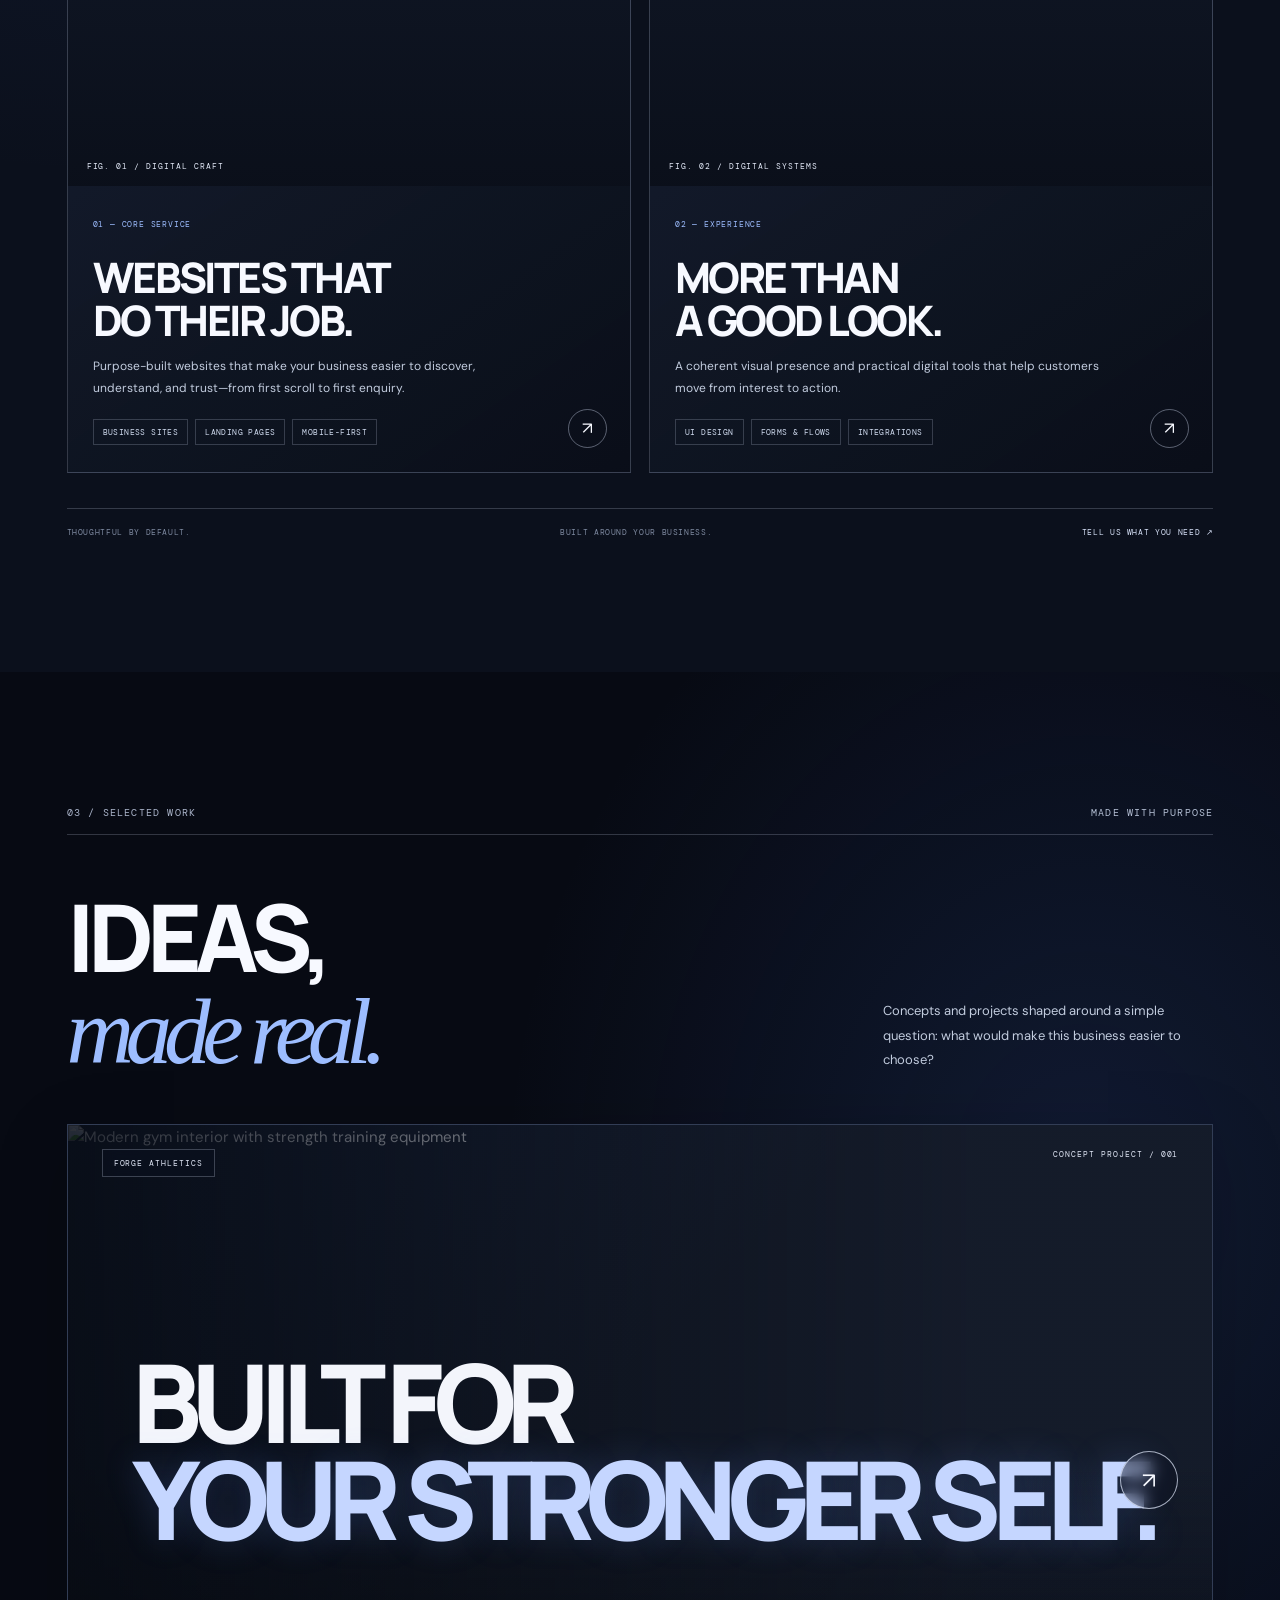
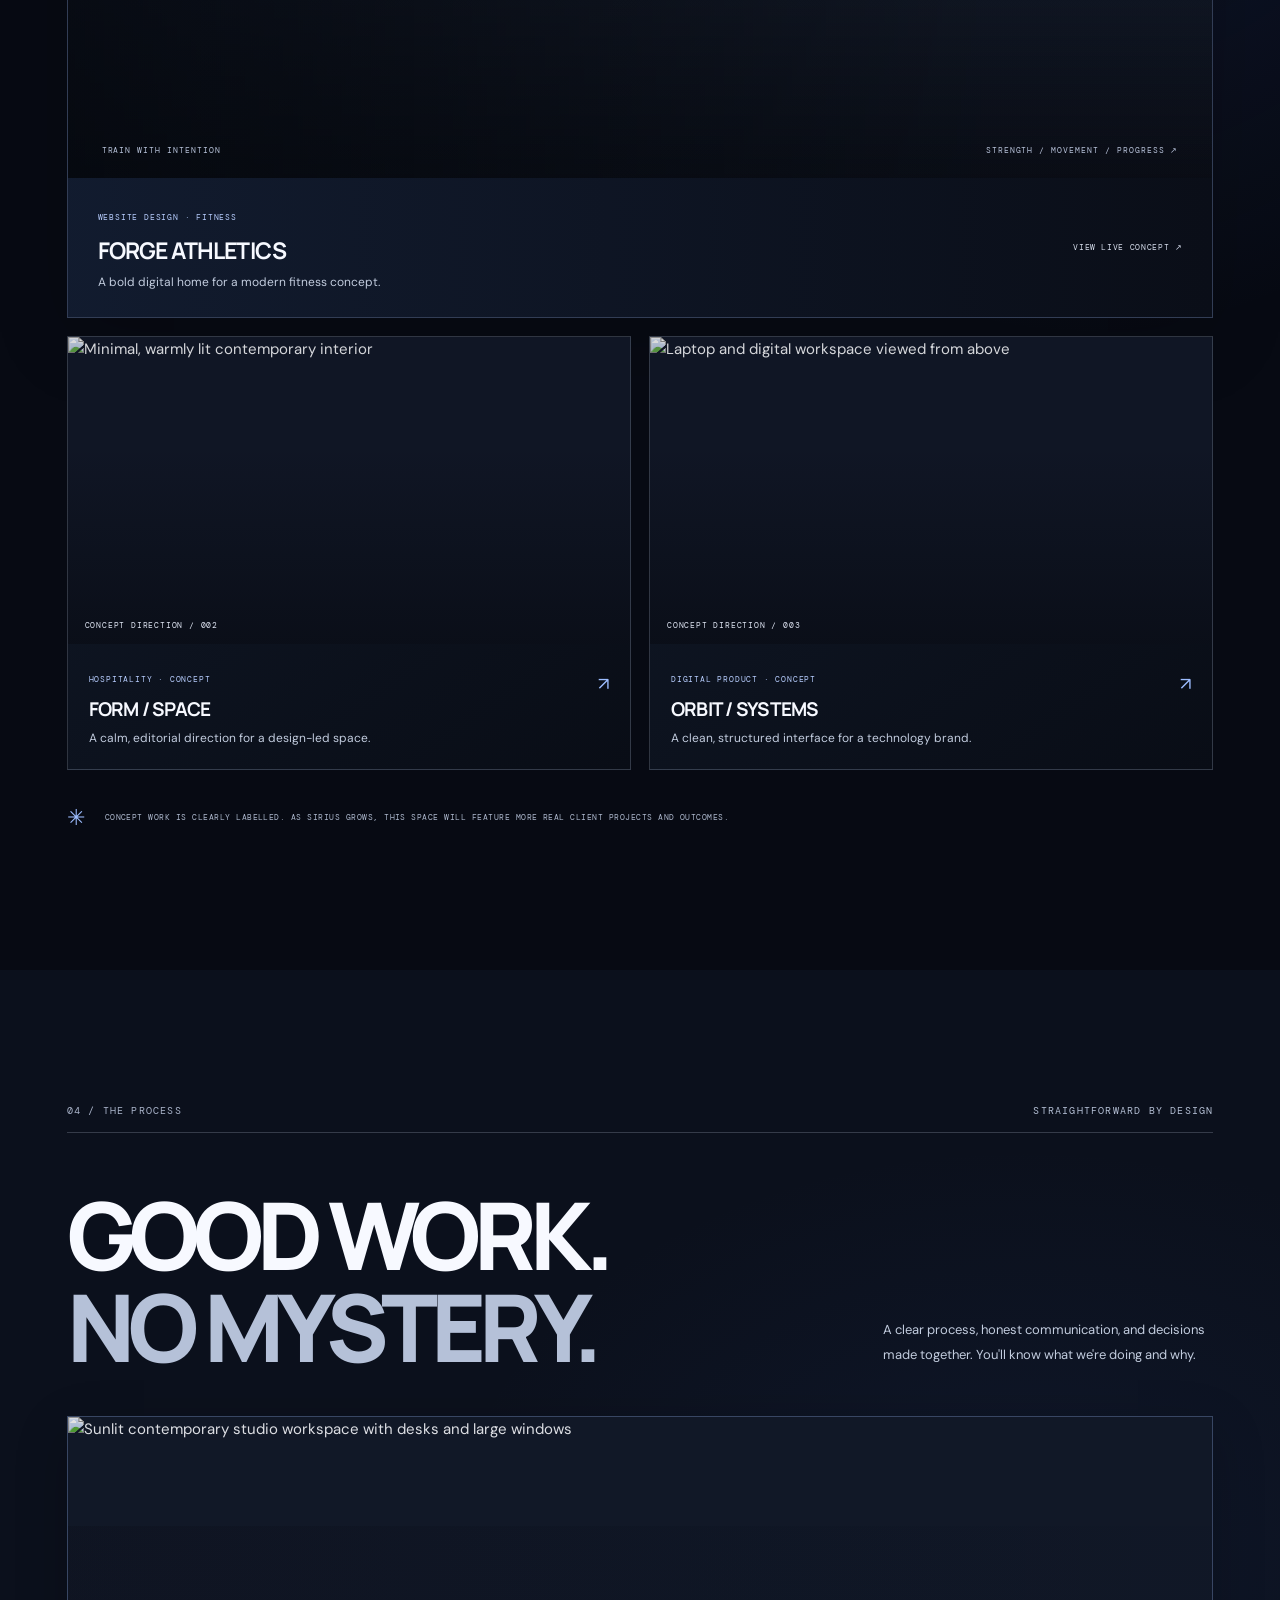
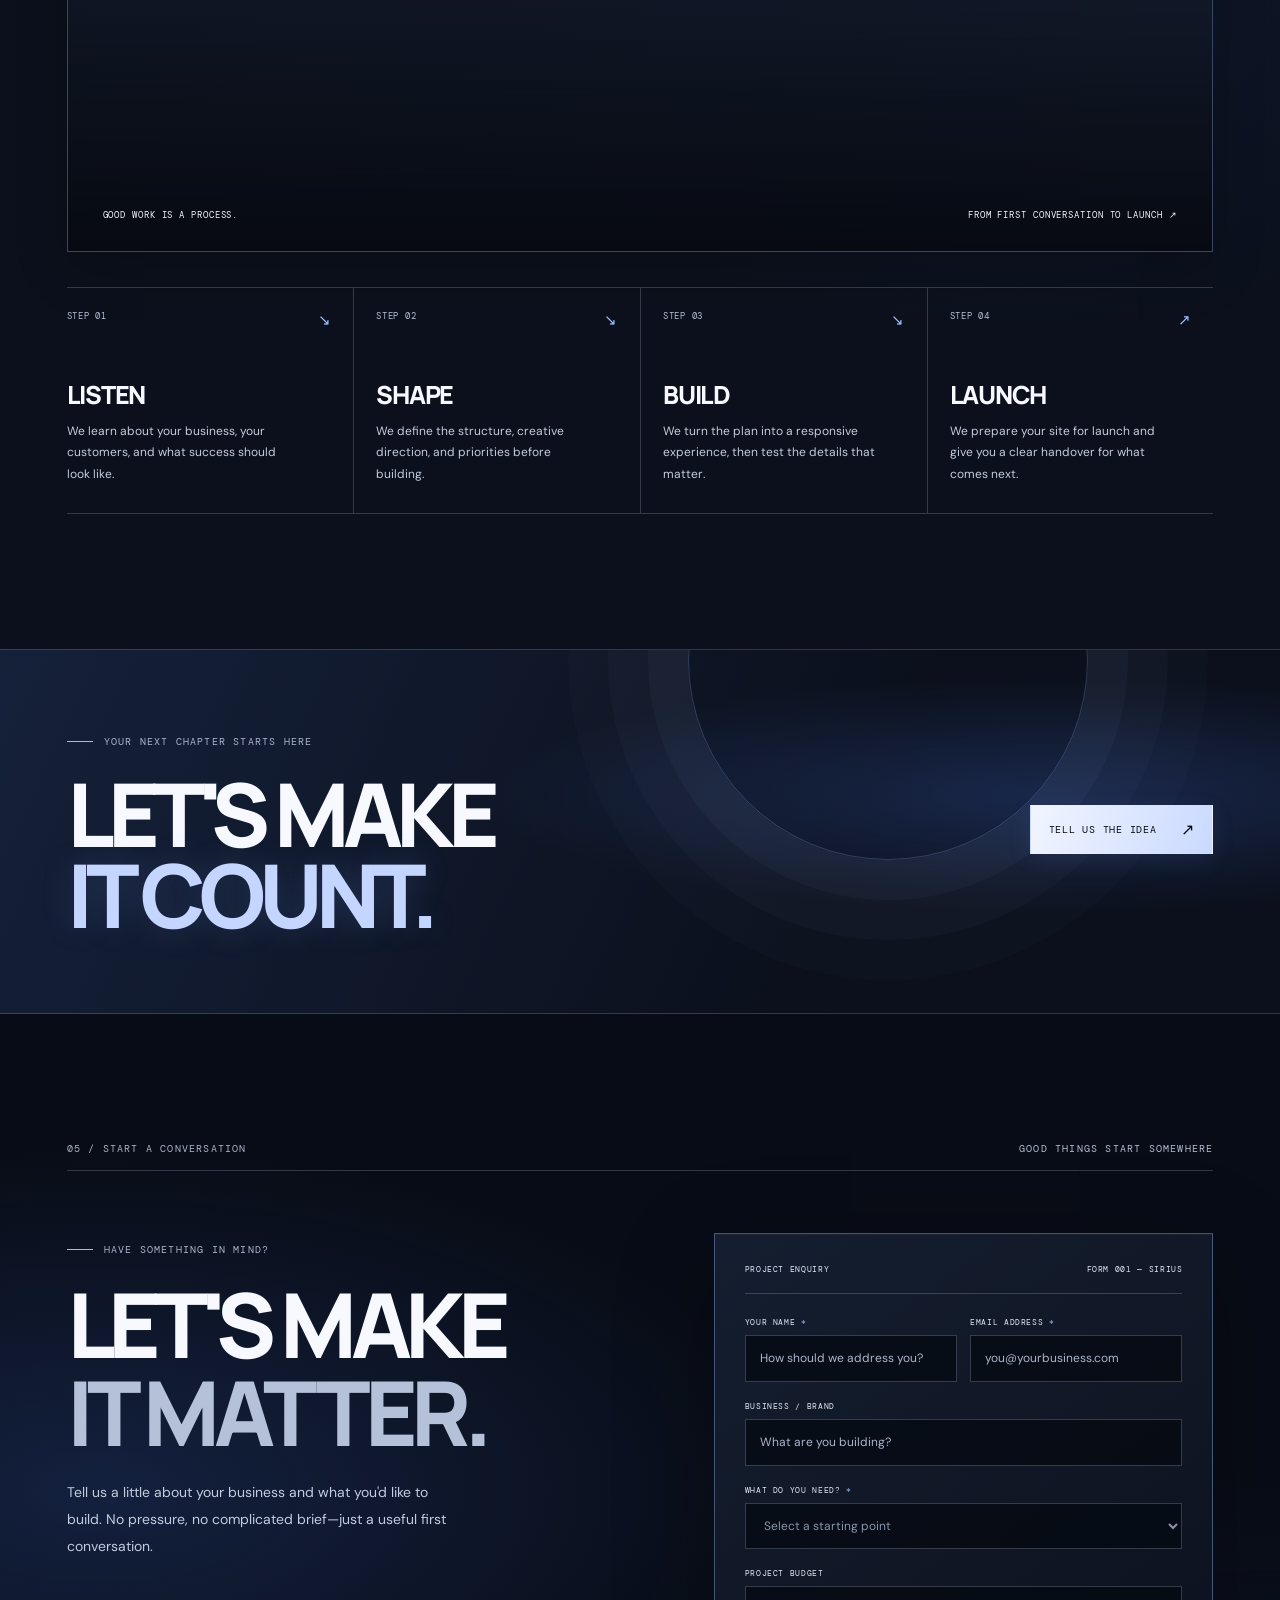
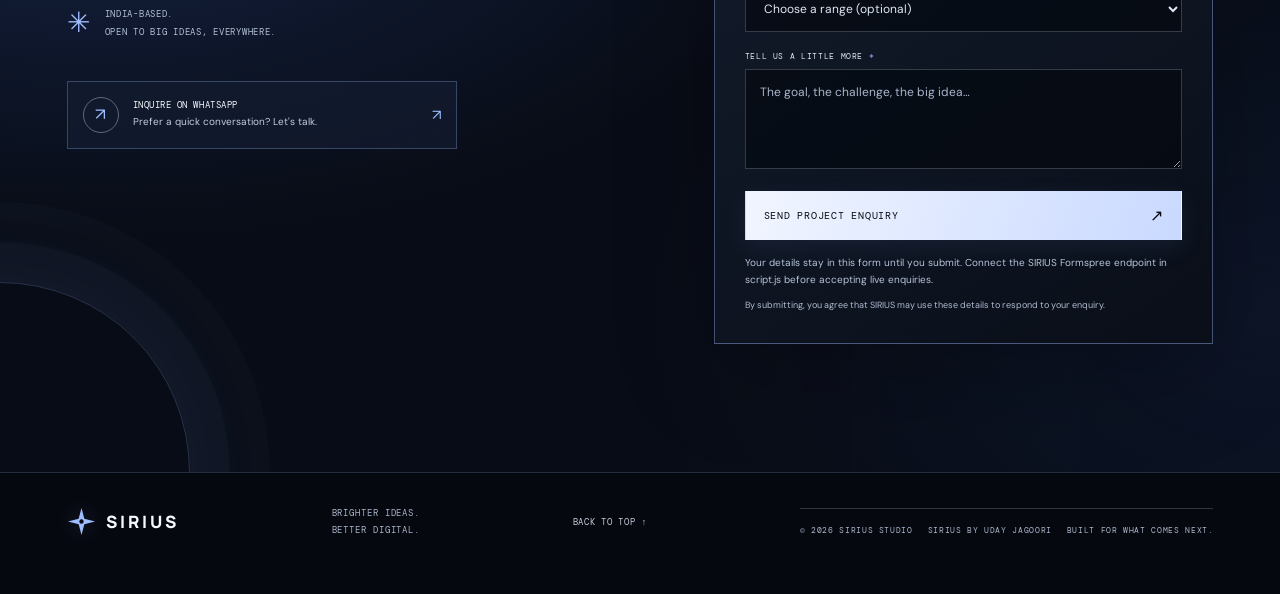
==== commit 27ae9bd2: "Update index.html" ====
--- a/index.html
+++ b/index.html
@@ -18,9 +18,9 @@
 </head>
 <body>
   <a class="skip-link" href="#main">Skip to content</a>
-  <div class="site-shell">
+<div class="site-shell" id="top">
     <div class="announcement"><span class="status-dot" aria-hidden="true"></span><span>INDEPENDENT DIGITAL STUDIO</span><span class="announcement-sep">/</span><span>INDIA · WORKING EVERYWHERE</span></div>
-    <header class="site-header" id="top">
+   <header class="site-header">
       <a class="brand" href="#top" aria-label="SIRIUS home">
         <svg class="brand-mark" viewBox="0 0 44 44" aria-hidden="true"><path d="M22 1.5 26.3 17.7 42.5 22 26.3 26.3 22 42.5 17.7 26.3 1.5 22 17.7 17.7Z" fill="currentColor"/><circle cx="22" cy="22" r="3.3" fill="#080a10"/></svg>
         <span>SIRIUS</span>
@@ -136,10 +136,10 @@
     </main>
 
     <footer class="site-footer">
-      <div class="footer-top"><a class="brand footer-brand" href="#top"><svg class="brand-mark" viewBox="0 0 44 44" aria-hidden="true"><path d="M22 1.5 26.3 17.7 42.5 22 26.3 26.3 22 42.5 17.7 26.3 1.5 22 17.7 17.7Z" fill="currentColor"/><circle cx="22" cy="22" r="3.3" fill="#080a10"/></svg><span>SIRIUS</span></a><p>BRIGHTER IDEAS.<br>BETTER DIGITAL.</p><a class="back-top" href="#top">BACK TO TOP ↑</a></div>
+      <div class="footer-top"><a class="brand footer-brand" href="#top"><svg class="brand-mark" viewBox="0 0 44 44" aria-hidden="true"><path d="M22 1.5 26.3 17.7 42.5 22 26.3 26.3 22 42.5 17.7 26.3 1.5 22 17.7 17.7Z" fill="currentColor"/><circle cx="22" cy="22" r="3.3" fill="#080a10"/></svg><span>SIRIUS</span></a><p>BRIGHTER IDEAS.<br>BETTER DIGITAL.</p><a class="back-top" href="#top" onclick="window.scrollTo({top: 0, behavior: 'smooth'}); return false;">BACK TO TOP ↑</a>
       <div class="footer-bottom"><span>© <span id="year">2026</span> SIRIUS STUDIO</span><span>SIRIUS BY UDAY JAGOORI</span><span>BUILT FOR WHAT COMES NEXT.</span></div>
     </footer>
   </div>
   <a class="floating-contact" href="#contact" aria-label="Start a project with SIRIUS"><span aria-hidden="true">✳</span><span>START A PROJECT</span><span aria-hidden="true">↗</span></a>
 </body>
-</html>+</html>
--- a/styles.css
+++ b/styles.css
@@ -121,3 +121,31 @@
 .button-light:hover{box-shadow:0 12px 38px rgba(116,153,235,.28)}
 @media(max-width:700px){.visual-world-grid{gap:10px}.visual-tile{min-height:195px}.visual-tile-wide{min-height:245px}.service-feature-image{height:245px}.project-image-wrap{height:365px}.process-visual{height:250px}.contact-form{box-shadow:0 15px 45px rgba(0,0,0,.2)}}
 @media(prefers-reduced-motion:reduce){.hero-image{animation:none}}
+
+
+/* SIRIUS — always-visible navigation */
+.site-header,
+header {
+  position: fixed;
+  top: 0;
+  left: 0;
+  right: 0;
+  width: 100%;
+  z-index: 10000;
+  box-sizing: border-box;
+  background: rgba(7, 12, 25, 0.94);
+  backdrop-filter: blur(18px);
+  -webkit-backdrop-filter: blur(18px);
+  border-bottom: 1px solid rgba(125, 165, 255, 0.2);
+}
+
+/* Smooth scrolling and anchor spacing */
+html {
+  scroll-behavior: smooth;
+  scroll-padding-top: 110px;
+}
+
+/* Prevent page content from being hidden behind the fixed header */
+body {
+  padding-top: 100px;
+}
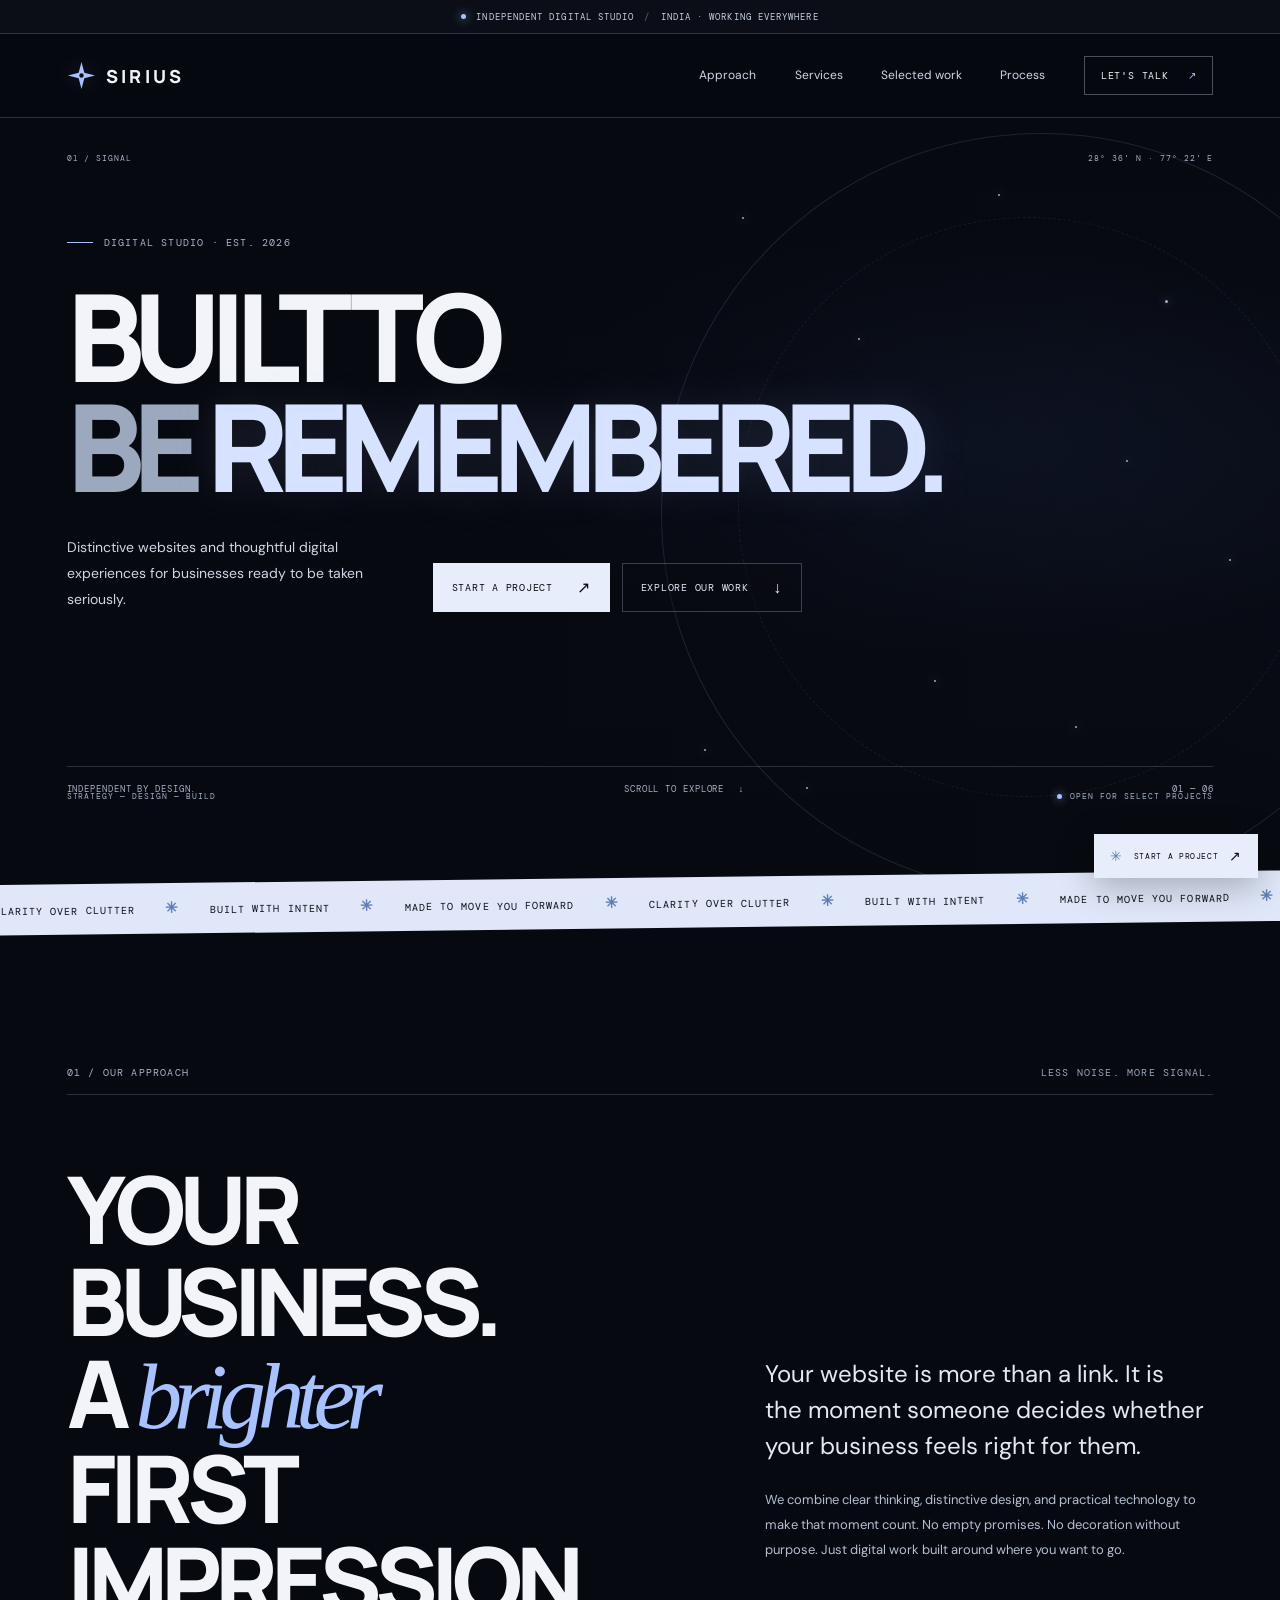
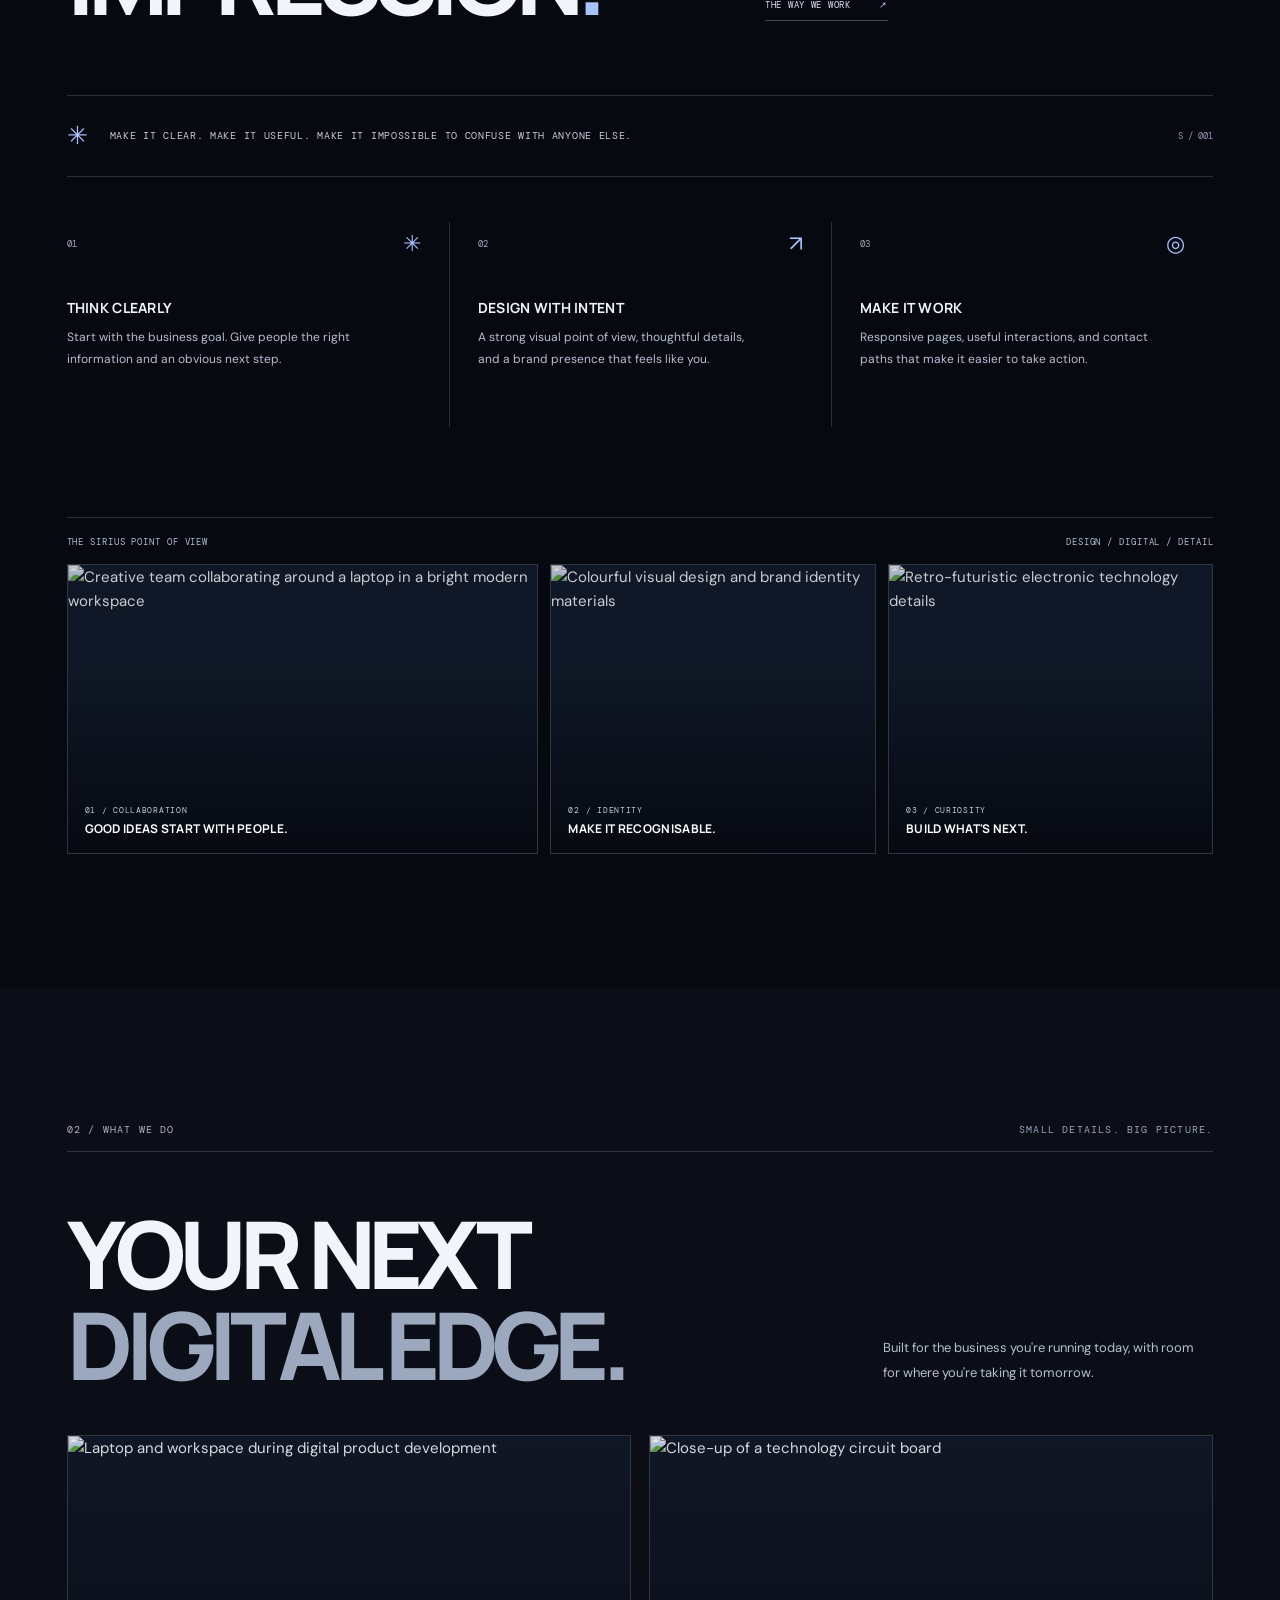
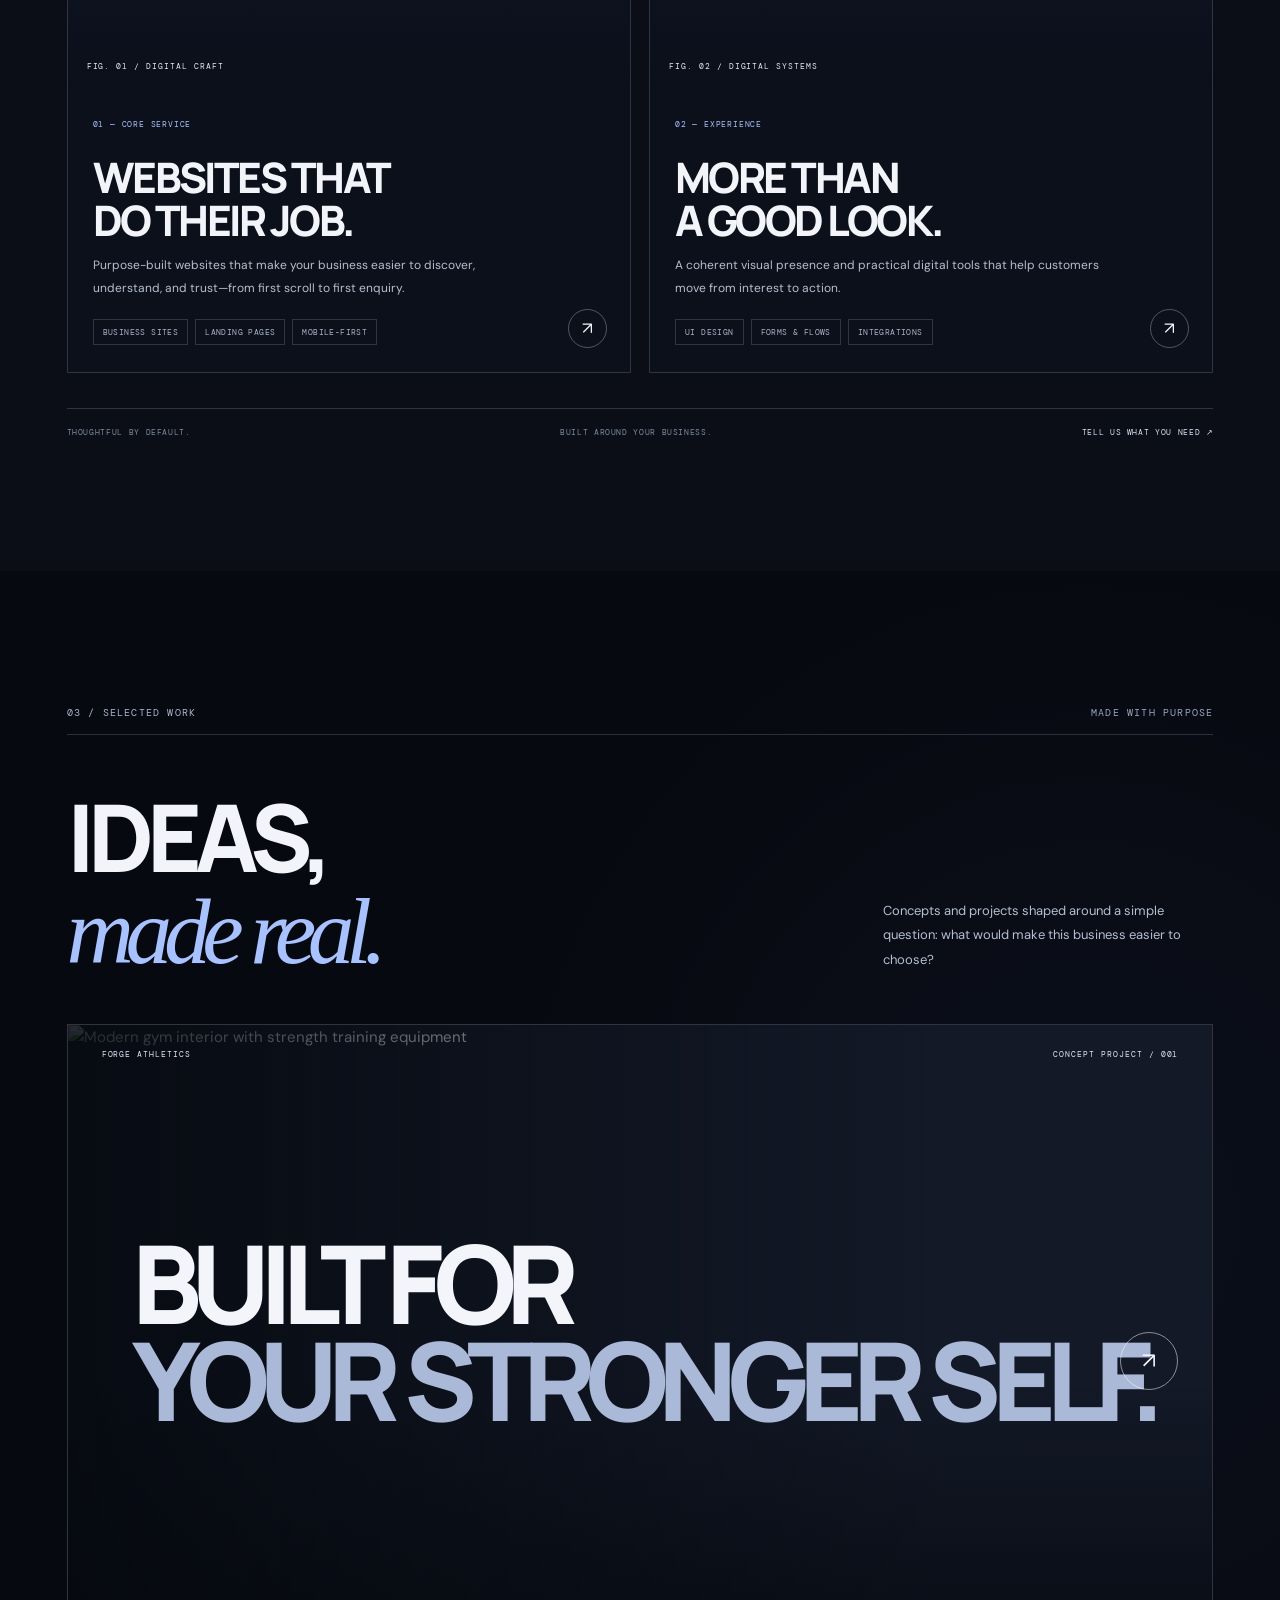
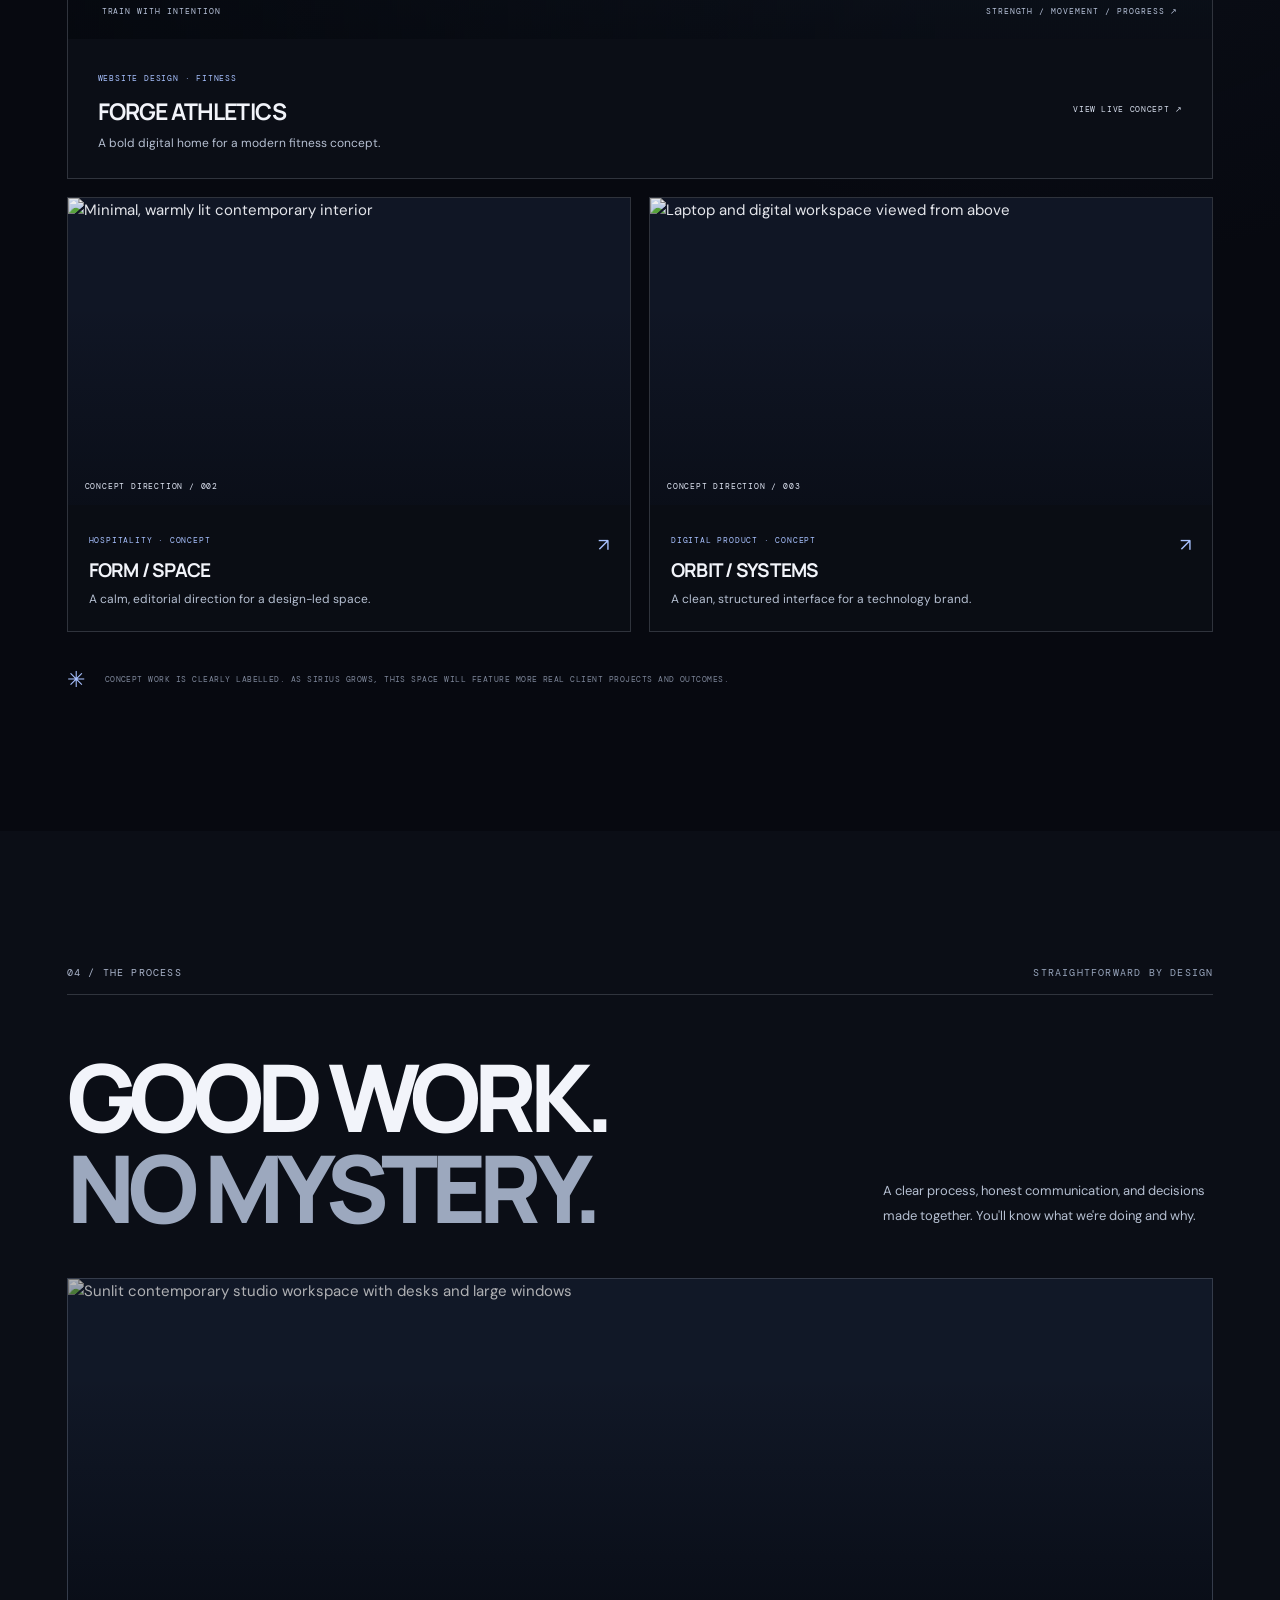
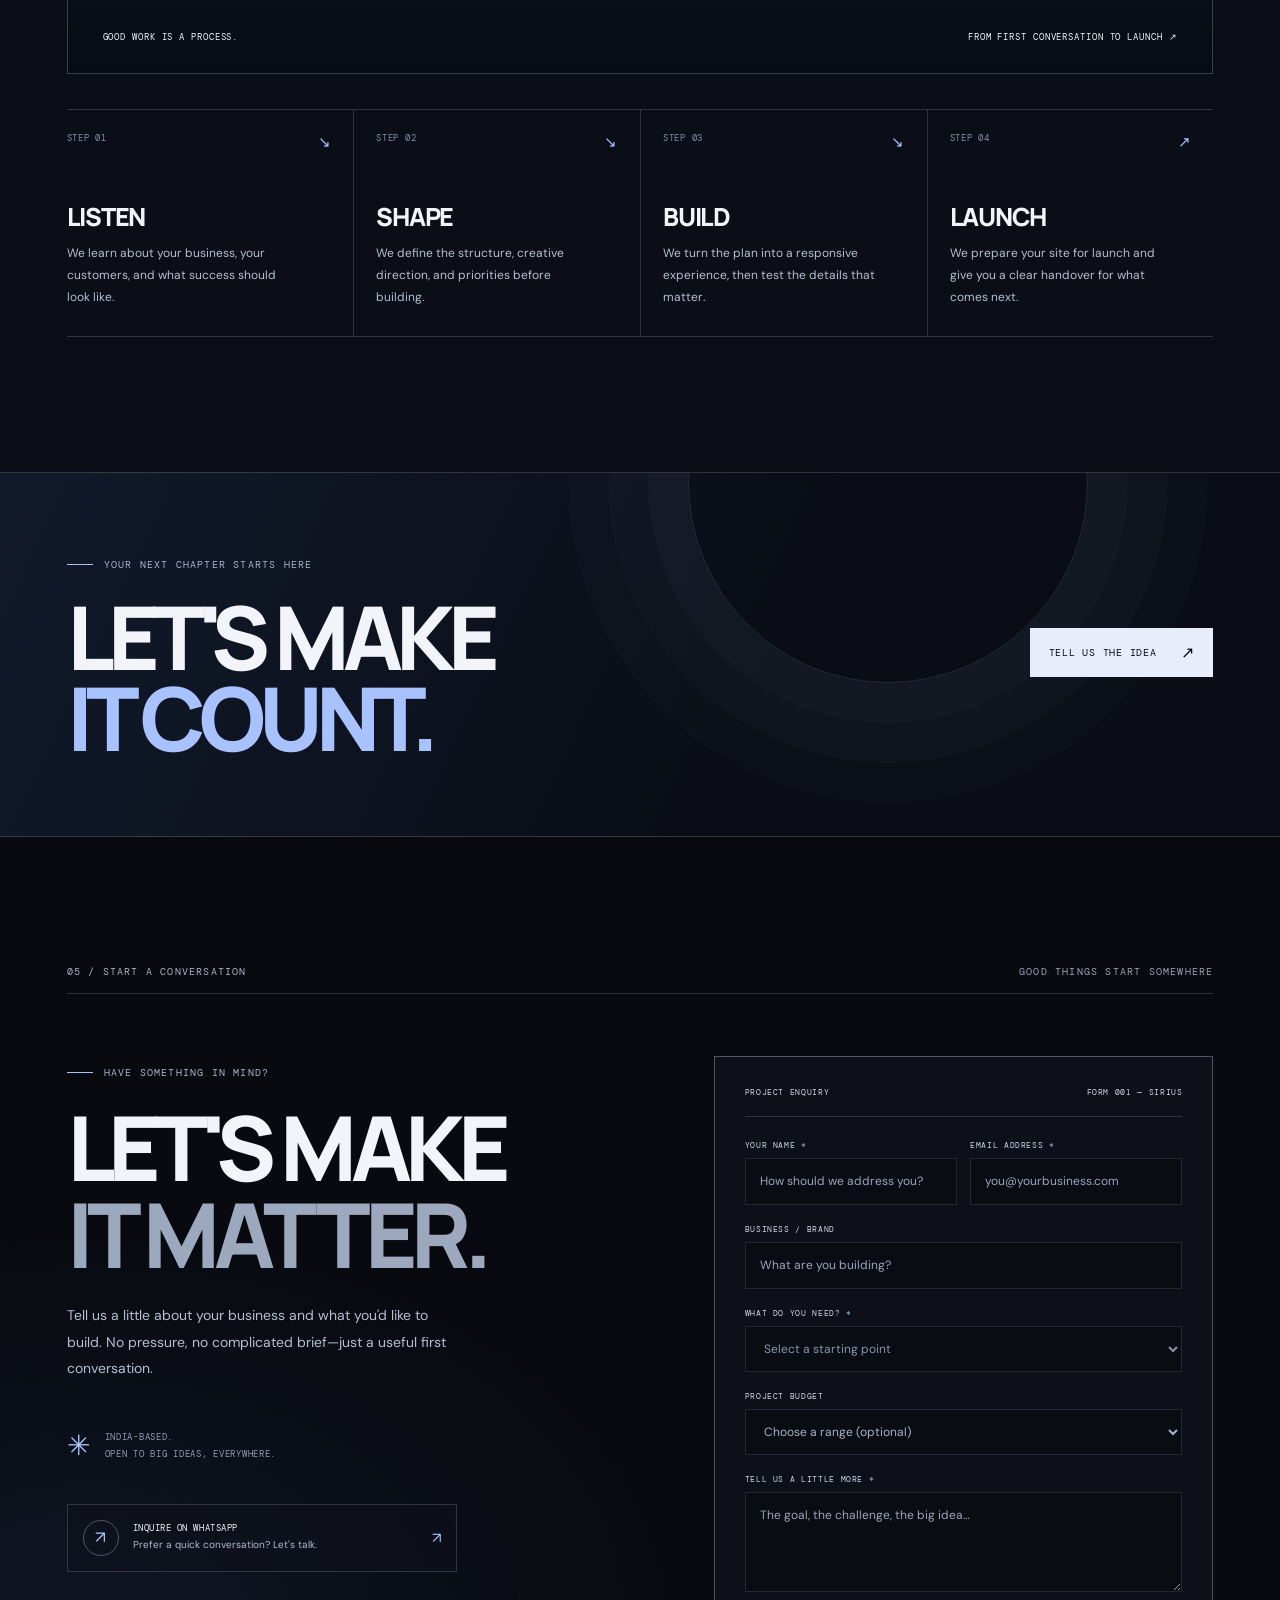
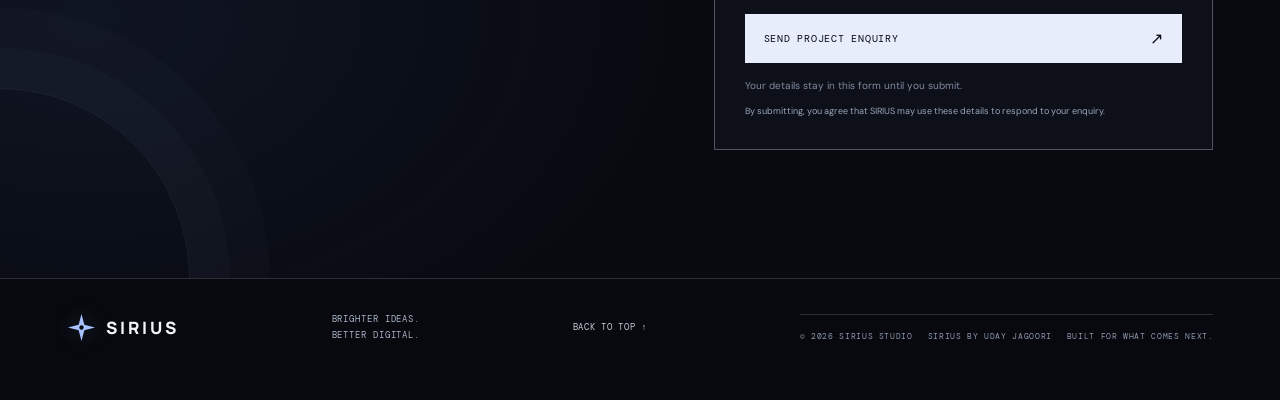
==== commit 0f293f9c: "Update index.html" ====
--- a/index.html
+++ b/index.html
@@ -128,7 +128,7 @@
             <label for="message">TELL US A LITTLE MORE <span>*</span></label><textarea id="message" name="message" rows="3" placeholder="The goal, the challenge, the big idea…" required></textarea>
             <input type="text" name="_gotcha" class="honeypot" tabindex="-1" autocomplete="off" aria-hidden="true">
             <button class="button button-light form-submit" type="submit">SEND PROJECT ENQUIRY <span aria-hidden="true">↗</span></button>
-            <p class="form-status" id="form-status" role="status" aria-live="polite">Your details stay in this form until you submit. Connect the SIRIUS Formspree endpoint in script.js before accepting live enquiries.</p>
+            <p class="form-status" id="form-status" role="status" aria-live="polite">Your details stay in this form until you submit.</p>
             <p class="form-privacy">By submitting, you agree that SIRIUS may use these details to respond to your enquiry.</p>
           </form>
         </div>
--- a/styles.css
+++ b/styles.css
@@ -1,6 +1,6 @@
 /* SIRIUS visual system — midnight, stellar blue, editorial typography */
 :root{--bg:#070910;--panel:#0c101a;--panel2:#111725;--line:rgba(230,236,255,.17);--line-strong:rgba(230,236,255,.31);--text:#f2f4fa;--muted:#b2bbce;--blue:#a8c1ff;--blue-bright:#d6e2ff;--max:1480px;--pad:clamp(22px,5.2vw,88px);--sans:'DM Sans',sans-serif;--display:'Manrope',sans-serif;--mono:'DM Mono',monospace}
-*{box-sizing:border-box}html{scroll-behavior:smooth;scroll-padding-top:100px}body{margin:0;background:var(--bg);color:var(--text);font-family:var(--sans);font-size:15px;line-height:1.6;-webkit-font-smoothing:antialiased}body.menu-open{overflow:hidden}a{color:inherit;text-decoration:none}button,input,select,textarea{font:inherit}button,a{-webkit-tap-highlight-color:transparent}button:focus-visible,a:focus-visible,input:focus-visible,select:focus-visible,textarea:focus-visible{outline:2px solid var(--blue);outline-offset:4px}img{display:block;width:100%;height:100%;object-fit:cover}.site-shell{max-width:var(--max);margin:auto;overflow:hidden;position:relative}.skip-link{position:absolute;top:-60px;left:16px;z-index:1000;background:#fff;color:#080a10;padding:12px}.skip-link:focus{top:16px}.announcement{height:34px;display:flex;align-items:center;justify-content:center;gap:10px;background:#0b0e16;border-bottom:1px solid var(--line);font:9px var(--mono);letter-spacing:.12em;color:#adb5c8}.status-dot,.live-mark i{width:5px;height:5px;background:#a8c1ff;border-radius:50%;box-shadow:0 0 10px #9ebaff;display:inline-block}.announcement-sep{color:#58627a}.site-header{height:84px;display:flex;align-items:center;justify-content:space-between;padding:0 var(--pad);border-bottom:1px solid var(--line);position:sticky;top:0;z-index:30;background:rgba(7,9,16,.82);backdrop-filter:blur(18px);transition:height .25s,border-color .25s}.site-header.is-scrolled{height:72px;border-color:rgba(168,193,255,.23)}.brand{display:inline-flex;align-items:center;gap:10px;font:800 18px var(--display);letter-spacing:.19em}.brand-mark{width:29px;height:29px;color:var(--blue);filter:drop-shadow(0 0 10px rgba(168,193,255,.2))}.primary-nav{display:flex;align-items:center;gap:clamp(20px,3vw,44px)}.primary-nav>a:not(.nav-cta){font-size:12px;color:#b9bfcc;transition:color .2s}.primary-nav>a:hover{color:#fff}.nav-cta{font:10px var(--mono);letter-spacing:.08em;border:1px solid var(--line-strong);padding:12px 16px;transition:background .25s,color .25s,border-color .25s}.nav-cta span{color:var(--blue);margin-left:12px}.nav-cta:hover{background:var(--text);color:var(--bg);border-color:var(--text)}.menu-toggle{display:none}.section-pad{padding-left:var(--pad);padding-right:var(--pad)}
+*{box-sizing:border-box}html{scroll-behavior:smooth;scroll-padding-top:100px}body{margin:0;background:var(--bg);color:var(--text);font-family:var(--sans);font-size:15px;line-height:1.6;-webkit-font-smoothing:antialiased}body.menu-open{overflow:hidden}a{color:inherit;text-decoration:none}button,input,select,textarea{font:inherit}button,a{-webkit-tap-highlight-color:transparent}button:focus-visible,a:focus-visible,input:focus-visible,select:focus-visible,textarea:focus-visible{outline:2px solid var(--blue);outline-offset:4px}img{display:block;width:100%;height:100%;object-fit:cover}   .site-shell{max-width:var(--max);margin:auto;overflow:hidden;overflow:clip;position:relative}.skip-link{position:absolute;top:-60px;left:16px;z-index:1000;background:#fff;color:#080a10;padding:12px}.skip-link:focus{top:16px}.announcement{height:34px;display:flex;align-items:center;justify-content:center;gap:10px;background:#0b0e16;border-bottom:1px solid var(--line);font:9px var(--mono);letter-spacing:.12em;color:#adb5c8}.status-dot,.live-mark i{width:5px;height:5px;background:#a8c1ff;border-radius:50%;box-shadow:0 0 10px #9ebaff;display:inline-block}.announcement-sep{color:#58627a}.site-header{height:84px;display:flex;align-items:center;justify-content:space-between;padding:0 var(--pad);border-bottom:1px solid var(--line);position:sticky;top:0;z-index:30;background:rgba(7,9,16,.82);backdrop-filter:blur(18px);transition:height .25s,border-color .25s}.site-header.is-scrolled{height:72px;border-color:rgba(168,193,255,.23)}.brand{display:inline-flex;align-items:center;gap:10px;font:800 18px var(--display);letter-spacing:.19em}.brand-mark{width:29px;height:29px;color:var(--blue);filter:drop-shadow(0 0 10px rgba(168,193,255,.2))}.primary-nav{display:flex;align-items:center;gap:clamp(20px,3vw,44px)}.primary-nav>a:not(.nav-cta){font-size:12px;color:#b9bfcc;transition:color .2s}.primary-nav>a:hover{color:#fff}.nav-cta{font:10px var(--mono);letter-spacing:.08em;border:1px solid var(--line-strong);padding:12px 16px;transition:background .25s,color .25s,border-color .25s}.nav-cta span{color:var(--blue);margin-left:12px}.nav-cta:hover{background:var(--text);color:var(--bg);border-color:var(--text)}.menu-toggle{display:none}.section-pad{padding-left:var(--pad);padding-right:var(--pad)}
 .hero{position:relative;min-height:760px;padding-top:clamp(74px,8.4vw,124px);padding-bottom:22px;isolation:isolate;overflow:hidden;background:radial-gradient(ellipse at 75% 43%,rgba(49,75,142,.25),transparent 35%),linear-gradient(180deg,#070910 0%,#090d17 78%,#080a10 100%)}.hero-image{position:absolute;z-index:-3;inset:0 0 4% 30%;background-image:url('https://images.unsplash.com/photo-1462331940025-c4d7b2f3a4c5?auto=format&fit=crop&w=1800&q=85');background-size:cover;background-position:center;opacity:.28;mix-blend-mode:screen;mask-image:linear-gradient(90deg,transparent 0%,rgba(0,0,0,.4) 20%,#000 70%),linear-gradient(180deg,#000 0%,#000 60%,transparent 100%);mask-composite:intersect;animation:heroImageDrift 28s ease-in-out infinite alternate}.hero-vignette{position:absolute;inset:0;z-index:-2;background:linear-gradient(90deg,#070910 0%,rgba(7,9,16,.93) 35%,rgba(7,9,16,.24) 100%),linear-gradient(0deg,#080a10 0%,transparent 40%)}.hero-copy{position:relative;z-index:3;max-width:940px}.eyebrow,.section-kicker{font:10px var(--mono);letter-spacing:.12em;color:#aab4ca}.eyebrow{display:flex;align-items:center;gap:11px}.eyebrow-line{width:26px;height:1px;background:var(--blue);display:inline-block}.hero h1{font:800 clamp(60px,9.5vw,138px)/.91 var(--display);letter-spacing:-.09em;margin:31px 0 34px;max-width:1100px;text-wrap:balance}.headline-muted{color:#9ca8be}.headline-accent{color:var(--blue-bright);text-shadow:0 0 45px rgba(168,193,255,.14)}.period{color:var(--blue)}.hero-bottom{display:flex;align-items:flex-end;gap:clamp(28px,4vw,64px);max-width:850px}.hero-description{max-width:315px;color:#b3bac9;font-size:14px;line-height:1.85;margin:0}.hero-actions{display:flex;align-items:center;gap:12px;flex-wrap:wrap}.button{min-height:49px;display:inline-flex;align-items:center;justify-content:space-between;gap:24px;padding:0 18px;font:10px var(--mono);letter-spacing:.075em;border:1px solid transparent;cursor:pointer;transition:transform .25s cubic-bezier(.2,.8,.2,1),background .25s,color .25s,border-color .25s,box-shadow .25s}.button:hover{transform:translateY(-3px)}.button-light{background:#e8edfb;color:#080a10}.button-light:hover{background:var(--blue-bright);box-shadow:0 10px 35px rgba(168,193,255,.15)}.button-outline{border-color:rgba(226,234,255,.24);color:#e4e9f7;background:rgba(8,10,17,.28)}.button-outline:hover{border-color:var(--blue);background:rgba(168,193,255,.08)}.button span{font-size:16px}.hero-orbit{position:absolute;border:1px solid rgba(148,174,235,.15);border-radius:50%;z-index:-1;pointer-events:none;animation:orbitRotate 90s linear infinite}.orbit-one{width:min(61vw,760px);height:min(61vw,760px);right:-11%;top:2%;transform:rotate(-21deg)}.orbit-two{width:min(47vw,580px);height:min(47vw,580px);right:-3%;top:13%;border-style:dashed;opacity:.65;animation-direction:reverse;animation-duration:140s}.hero-stars{position:absolute;inset:0;z-index:-1;pointer-events:none}.hero-stars i{position:absolute;width:2px;height:2px;border-radius:50%;background:#e1e9ff;box-shadow:0 0 9px #a7c0ff;opacity:.72;animation:twinkle 4s ease-in-out infinite alternate}.hero-stars i:nth-child(1){left:58%;top:13%}.hero-stars i:nth-child(2){left:91%;top:24%;width:3px;height:3px;animation-delay:-2s}.hero-stars i:nth-child(3){left:73%;top:74%;animation-delay:-1s}.hero-stars i:nth-child(4){left:47%;top:61%;animation-delay:-3s}.hero-stars i:nth-child(5){left:84%;top:80%;animation-delay:-.5s}.hero-stars i:nth-child(6){left:67%;top:29%;animation-delay:-2.5s}.hero-stars i:nth-child(7){left:96%;top:58%;animation-delay:-1.5s}.hero-stars i:nth-child(8){left:55%;top:83%;animation-delay:-3.5s}.hero-stars i:nth-child(9){left:78%;top:10%;animation-delay:-1s}.hero-stars i:nth-child(10){left:39%;top:28%;animation-delay:-2.3s}.hero-stars i:nth-child(11){left:88%;top:45%;animation-delay:-3s}.hero-stars i:nth-child(12){left:63%;top:88%;animation-delay:-1.8s}.hero-orbit-label{position:absolute;z-index:2;left:var(--pad);right:var(--pad);display:flex;justify-content:space-between;gap:15px;font:8px var(--mono);letter-spacing:.12em;color:#a7b4cb}.label-top{top:35px}.label-bottom{bottom:77px}.live-mark{display:flex;align-items:center;gap:8px}.hero-foot{display:flex;justify-content:space-between;align-items:center;gap:12px;position:relative;z-index:2;border-top:1px solid var(--line);margin-top:clamp(90px,12vw,158px);padding-top:16px;font:9px var(--mono);letter-spacing:.1em;color:#a1adc1}.hero-foot a{transition:color .2s}.hero-foot a:hover{color:#fff}.scroll-arrow{color:var(--blue);margin-left:8px}.hero-index{color:#abb3c5}.ticker{overflow:hidden;background:#dfe7f8;color:#0a0d16;padding:13px 0;transform:rotate(-.65deg) scale(1.01);margin:0 0 4px}.ticker-track{width:max-content;animation:ticker 30s linear infinite}.ticker-track span{font:10px var(--mono);letter-spacing:.1em;white-space:nowrap}.ticker b{padding:0 23px;color:#607db8;font-size:15px}@keyframes ticker{to{transform:translateX(-50%)}}@keyframes twinkle{from{opacity:.25;transform:scale(.65)}to{opacity:.9;transform:scale(1.25)}}@keyframes orbitRotate{to{rotate:360deg}}@keyframes heroImageDrift{from{transform:scale(1) translate3d(0,0,0)}to{transform:scale(1.07) translate3d(-1%,1%,0)}}
 .approach,.services,.work,.process{padding-top:clamp(88px,10.5vw,150px);padding-bottom:clamp(88px,10.5vw,150px)}.section-kicker{display:flex;justify-content:space-between;gap:20px;border-bottom:1px solid var(--line);padding-bottom:15px}.section-kicker span:last-child{color:#929db3;text-align:right}.approach-grid{display:grid;grid-template-columns:1.15fr .85fr;gap:8%;align-items:end;padding:68px 0 70px}.approach h2,.section-heading-row h2,.contact h2{font:800 clamp(46px,7.3vw,98px)/.98 var(--display);letter-spacing:-.075em;margin:0;text-wrap:balance}.serif-accent{font-family:Georgia,serif;font-weight:400;font-style:italic;letter-spacing:-.09em;color:var(--blue)}.approach-copy{max-width:440px;padding-bottom:4px}.lead{font-size:clamp(18px,2vw,24px);line-height:1.5;color:#e4e8f2}.approach-copy>p:not(.lead){font-size:13px;line-height:1.9;color:var(--muted)}.underlined-link{display:inline-flex;gap:28px;align-items:center;border-bottom:1px solid rgba(230,236,255,.28);padding:12px 0 9px;margin-top:12px;font:9px var(--mono);letter-spacing:.08em;color:#dbe2f3}.underlined-link span{color:var(--blue)}.manifesto-strip{display:flex;align-items:center;gap:22px;padding:20px 0;border-top:1px solid var(--line);border-bottom:1px solid var(--line)}.manifesto-star{font-size:25px;color:var(--blue)}.manifesto-strip p{font:10px/1.8 var(--mono);letter-spacing:.07em;color:#c4ccdd;margin:0;flex:1}.manifesto-index{font:9px var(--mono);color:#8e9bb3}.principles-grid{display:grid;grid-template-columns:repeat(3,1fr);margin-top:45px}.principle{position:relative;min-height:205px;padding:8px 28px 8px 0}.principle+.principle{border-left:1px solid var(--line);padding-left:28px}.principle-number{font:9px var(--mono);color:#a0abc0}.principle-icon{position:absolute;right:28px;top:4px;color:var(--blue);font-size:22px}.principle h3{font:700 14px var(--display);letter-spacing:.02em;margin:44px 0 9px}.principle p{max-width:290px;color:var(--muted);font-size:12px;line-height:1.85;margin:0}
 .services{background:#0b0e16}.section-heading-row{display:flex;align-items:flex-end;justify-content:space-between;gap:40px;padding:56px 0 44px}.section-heading-row>p{max-width:330px;font-size:13px;line-height:1.9;color:var(--muted);margin:0 0 5px}.service-feature-grid{display:grid;grid-template-columns:1fr 1fr;gap:18px}.service-feature{min-width:0;border:1px solid var(--line);background:#0c101a;transition:border-color .35s,transform .35s}.service-feature:hover{border-color:rgba(168,193,255,.42);transform:translateY(-4px)}.service-feature-image{height:250px;position:relative;overflow:hidden;background:#101726}.service-feature-image:after{content:"";position:absolute;inset:0;background:linear-gradient(180deg,rgba(4,6,12,.03),rgba(4,6,12,.45))}.service-feature-image img{filter:saturate(.68);transition:transform .7s cubic-bezier(.2,.8,.2,1),filter .5s}.service-feature:hover .service-feature-image img{transform:scale(1.045);filter:saturate(.95)}.image-label{position:absolute;z-index:1;left:19px;bottom:15px;font:8px var(--mono);letter-spacing:.12em;color:#e3e9f8}.service-feature-copy{padding:24px 25px 27px;position:relative}.service-no{font:8px var(--mono);letter-spacing:.1em;color:var(--blue)}.service-feature h3{font:800 clamp(24px,3.3vw,42px)/1.02 var(--display);letter-spacing:-.06em;margin:22px 0 13px}.service-feature-copy>p{font-size:12px;line-height:1.85;color:var(--muted);max-width:430px;margin-bottom:20px}.service-tags{display:flex;gap:7px;flex-wrap:wrap;padding-right:40px}.service-tags span{font:8px var(--mono);letter-spacing:.05em;border:1px solid var(--line);color:#aab4c9;padding:7px 9px}.round-arrow{position:absolute;right:23px;bottom:24px;width:39px;height:39px;display:grid;place-items:center;border:1px solid var(--line-strong);border-radius:50%;font-size:17px;transition:background .25s,color .25s,transform .25s}.round-arrow:hover{background:var(--blue);color:#070910;transform:rotate(45deg)}.services-bottomline{display:flex;justify-content:space-between;align-items:center;gap:20px;border-top:1px solid var(--line);margin-top:35px;padding-top:18px;font:8px var(--mono);letter-spacing:.08em;color:#7f8aa1}.services-bottomline a{color:#d7e1f8;transition:color .2s}.services-bottomline a:hover{color:var(--blue)}
@@ -43,109 +43,22 @@
 @media(max-width:700px){.visual-world-grid{grid-template-columns:1fr 1fr;gap:9px}.visual-tile-wide{grid-column:1/-1;min-height:235px}.visual-tile{min-height:180px}.visual-world-heading{font-size:7px}.visual-tile figcaption{left:12px;right:12px;bottom:12px}.visual-tile figcaption strong{font-size:10px}.process-visual{height:230px;margin-bottom:24px}.process-visual-overlay{font-size:7px;flex-direction:column;gap:7px}.hero-image{opacity:.36}.hero-vignette{background:linear-gradient(90deg,rgba(7,9,16,.88),rgba(7,9,16,.35)),linear-gradient(0deg,#080a10 0%,transparent 40%)}}
 @media(prefers-reduced-motion:reduce){.visual-tile img,.process-visual img{transition:none}}
 
-/* SIRIUS VISUAL UPGRADE — stronger contrast, richer imagery, more cinematic light */
-:root{--bg:#070a13;--panel:#0e1422;--panel2:#131d31;--line:rgba(220,231,255,.2);--line-strong:rgba(220,231,255,.38);--text:#f7f9ff;--muted:#c0cadc;--blue:#9dbdff;--blue-bright:#e3ecff}
-body{background:radial-gradient(ellipse at 50% -10%,rgba(45,79,157,.13),transparent 34%),var(--bg)}
-.announcement{background:linear-gradient(90deg,#0a0e18,#111a2c 50%,#0a0e18);color:#d4def2}
-.site-header{background:rgba(7,10,19,.91);border-bottom-color:rgba(157,189,255,.2)}
-.primary-nav>a:not(.nav-cta){color:#e0e6f4}
-.hero{background:radial-gradient(ellipse at 78% 37%,rgba(61,105,210,.38),transparent 34%),radial-gradient(ellipse at 52% 95%,rgba(35,67,132,.18),transparent 38%),linear-gradient(180deg,#080b15 0%,#0b1120 78%,#080a10 100%)}
-.hero-image{opacity:.43;filter:saturate(1.25) contrast(1.08)}
-.hero-vignette{background:linear-gradient(90deg,#070a13 0%,rgba(7,10,19,.87) 31%,rgba(7,10,19,.12) 100%),linear-gradient(0deg,#080a10 0%,transparent 45%)}
-.headline-muted{color:#b5c1d8}
-.headline-accent{color:#edf3ff;text-shadow:0 0 24px rgba(157,189,255,.28),0 0 70px rgba(91,139,255,.18)}
-.hero-description{color:#e0e6f3}
-.hero-orbit{border-color:rgba(157,189,255,.24);box-shadow:0 0 55px rgba(72,115,218,.06)}
-.hero-stars i{box-shadow:0 0 12px #b7ceff,0 0 24px rgba(120,163,255,.5)}
-.ticker{background:linear-gradient(90deg,#dfe9ff,#b8ceff 50%,#eaf0ff);box-shadow:0 0 45px rgba(112,151,235,.12)}
-.approach-copy>p:not(.lead),.principle p,.section-heading-row>p,.service-feature-copy>p,.project-meta p,.mini-meta p,.process-step p,.contact-intro{color:#c2ccde}
-.section-kicker span:last-child{color:#b4bfd4}
-.manifesto-strip{background:linear-gradient(90deg,rgba(39,63,111,.14),transparent 80%)}
-.principle+.principle{border-color:rgba(220,231,255,.2)}
-.visual-world{border-top-color:rgba(157,189,255,.32)}
-.visual-world-grid{gap:15px}
-.visual-tile,.process-visual{border-color:rgba(157,189,255,.28);box-shadow:0 16px 50px rgba(0,0,0,.2)}
-.visual-tile{min-height:260px}
-.visual-tile-wide{min-height:330px}
-.visual-tile img{filter:brightness(.98) saturate(1.08) contrast(1.02)}
-.visual-tile:after{background:linear-gradient(0deg,rgba(4,7,15,.96),rgba(4,7,15,.08) 70%)}
-.visual-tile figcaption strong{font-size:13px;text-shadow:0 2px 14px rgba(0,0,0,.7)}
-.services{background:radial-gradient(ellipse at 8% 20%,rgba(54,85,157,.12),transparent 35%),#0b101c}
-.service-feature{background:linear-gradient(145deg,rgba(22,31,50,.92),rgba(10,14,24,.98));border-color:rgba(220,231,255,.2)}
-.service-feature-image{height:clamp(240px,23vw,330px)}
-.service-feature-image img{filter:saturate(.92) brightness(.92)}
-.service-feature:hover{box-shadow:0 20px 60px rgba(38,73,151,.12);border-color:rgba(157,189,255,.65)}
-.service-tags span{color:#d0dbef;border-color:rgba(220,231,255,.2)}
-.work{background:radial-gradient(ellipse at 85% 28%,rgba(54,91,176,.2),transparent 38%),var(--bg)}
-.project-card{border-color:rgba(157,189,255,.27);box-shadow:0 20px 70px rgba(0,0,0,.18)}
-.project-image-wrap{height:clamp(370px,51vw,680px)}
-.project-image{filter:saturate(.86) brightness(.82) contrast(1.04)}
-.project-card:hover .project-image{filter:saturate(1.02) brightness(.88) contrast(1.04)}
-.project-image-shade{background:linear-gradient(90deg,rgba(5,8,14,.78),rgba(5,8,14,.04) 80%),linear-gradient(0deg,rgba(5,8,14,.74),transparent 48%),linear-gradient(135deg,rgba(31,70,151,.18),transparent 45%)}
-.project-overlay-title span{color:#c5d6ff;text-shadow:0 0 35px rgba(104,151,255,.22)}
-.project-overlay-top span:first-child{background:rgba(10,16,30,.65);border:1px solid rgba(220,231,255,.24);padding:8px 11px;backdrop-filter:blur(8px)}
-.project-circle-arrow{background:rgba(10,16,30,.3);backdrop-filter:blur(8px);border-color:rgba(230,238,255,.7)}
-.project-meta{background:linear-gradient(90deg,rgba(18,28,48,.95),rgba(10,14,24,.95))}
-.project-category{color:#b8ceff}
-.project-mini{background:linear-gradient(145deg,#101827,#090d16);border-color:rgba(220,231,255,.18)}
-.mini-image img{filter:saturate(.82) brightness(.86)}
-.work-note p{color:#aeb9ce}
-.process{background:radial-gradient(ellipse at 80% 45%,rgba(42,71,137,.12),transparent 40%),#0b101c}
-.process-visual{height:clamp(250px,34vw,460px)}
-.process-visual img{filter:brightness(.88) saturate(.96) contrast(1.03)}
-.process-visual:after{background:linear-gradient(0deg,rgba(5,8,15,.88),rgba(5,8,15,.03) 76%),linear-gradient(90deg,rgba(5,8,15,.18),transparent)}
-.process-step+.process-step{border-left-color:rgba(220,231,255,.2)}
-.step-index{color:#b5c0d5}
-.cta-band{background:radial-gradient(ellipse at 82% 40%,rgba(63,106,207,.26),transparent 38%),linear-gradient(115deg,#15213a,#0b101c 65%);border-color:rgba(157,189,255,.22)}
-.cta-band h2 span{color:#c4d6ff;text-shadow:0 0 32px rgba(119,159,255,.2)}
-.cta-band-orbit{border-color:rgba(157,189,255,.24);box-shadow:0 0 0 40px rgba(157,189,255,.035),0 0 0 80px rgba(157,189,255,.025),0 0 0 120px rgba(157,189,255,.015)}
-.contact{background:radial-gradient(ellipse at 8% 45%,rgba(52,91,177,.26),transparent 42%),radial-gradient(ellipse at 100% 85%,rgba(31,59,118,.18),transparent 35%),#080c16}
-.contact-orb{border-color:rgba(157,189,255,.22);box-shadow:0 0 0 40px rgba(157,189,255,.03),0 0 0 80px rgba(157,189,255,.02),0 0 80px rgba(83,129,227,.08)}
-.contact-form{background:linear-gradient(145deg,rgba(22,31,50,.94),rgba(10,14,24,.97));border-color:rgba(157,189,255,.38);box-shadow:0 24px 90px rgba(0,0,0,.25),inset 0 1px rgba(255,255,255,.035)}
-.form-topline{color:#e2eaff;border-color:rgba(220,231,255,.2)}
-.contact-form label{color:#e1e8f6}
-.contact-form input,.contact-form select,.contact-form textarea{background:rgba(5,9,17,.78);border-color:rgba(220,231,255,.22);color:#f5f7ff}
-.contact-form input:hover,.contact-form select:hover,.contact-form textarea:hover{border-color:rgba(157,189,255,.42)}
-.contact-form input:focus,.contact-form select:focus,.contact-form textarea:focus{border-color:#a9c4ff;background:#0b1425;box-shadow:0 0 0 3px rgba(126,164,255,.1)}
-.contact-form input::placeholder,.contact-form textarea::placeholder{color:#aab6cd}
-.contact-form select{color:#e0e7f5}
-.form-status{color:#b6c3d9}
-.form-privacy{color:#aebbd0}
-.whatsapp-link{border-color:rgba(157,189,255,.28);background:rgba(19,28,47,.7)}
-.whatsapp-link small{color:#c3cee1}
-.contact-aside p{color:#b2bfd5}
-.site-footer{background:#060810;border-top-color:rgba(157,189,255,.2)}
-.footer-bottom{color:#aab6ca}
-.floating-contact{box-shadow:0 8px 38px rgba(68,104,187,.24),0 0 0 1px rgba(255,255,255,.12)}
-.button-light{background:linear-gradient(110deg,#f1f5ff,#c9d9ff);box-shadow:0 7px 24px rgba(116,153,235,.1)}
-.button-light:hover{box-shadow:0 12px 38px rgba(116,153,235,.28)}
-@media(max-width:700px){.visual-world-grid{gap:10px}.visual-tile{min-height:195px}.visual-tile-wide{min-height:245px}.service-feature-image{height:245px}.project-image-wrap{height:365px}.process-visual{height:250px}.contact-form{box-shadow:0 15px 45px rgba(0,0,0,.2)}}
-@media(prefers-reduced-motion:reduce){.hero-image{animation:none}}
 
-
-/* SIRIUS — always-visible navigation */
-.site-header,
-header {
-  position: fixed;
-  top: 0;
-  left: 0;
-  right: 0;
-  width: 100%;
-  z-index: 10000;
-  box-sizing: border-box;
-  background: rgba(7, 12, 25, 0.94);
-  backdrop-filter: blur(18px);
-  -webkit-backdrop-filter: blur(18px);
-  border-bottom: 1px solid rgba(125, 165, 255, 0.2);
-}
-
-/* Smooth scrolling and anchor spacing */
-html {
-  scroll-behavior: smooth;
-  scroll-padding-top: 110px;
-}
-
-/* Prevent page content from being hidden behind the fixed header */
-body {
-  padding-top: 100px;
-}
+/* SIRIUS pricing section */
+.pricing{position:relative;overflow:hidden;padding-top:clamp(88px,10.5vw,150px);padding-bottom:clamp(88px,10.5vw,150px);background:radial-gradient(ellipse at 15% 35%,rgba(43,63,112,.12),transparent 38%),var(--bg)}
+.pricing-heading{margin-bottom:12px}
+.pricing-grid{display:grid;grid-template-columns:repeat(3,minmax(0,1fr));gap:18px;align-items:stretch}
+.pricing-card{position:relative;display:flex;flex-direction:column;min-width:0;padding:30px 24px 26px;border:1px solid var(--line);background:rgba(255,255,255,.025);transition:border-color .25s,transform .25s,background .25s}
+.pricing-card:hover{border-color:rgba(168,193,255,.55);background:rgba(255,255,255,.045);transform:translateY(-4px)}
+.pricing-card-featured{border-color:rgba(168,193,255,.6);background:rgba(110,145,255,.075)}
+.pricing-index{margin-bottom:24px;color:var(--muted);font:10px var(--mono);letter-spacing:.12em}
+.pricing-badge{align-self:flex-start;margin-bottom:16px;padding:7px 10px;border:1px solid rgba(168,193,255,.45);color:var(--blue);font:9px var(--mono);letter-spacing:.1em}
+.pricing-card h3{margin:0 0 14px;font:800 clamp(19px,2vw,25px) var(--display);letter-spacing:-.045em}
+.pricing-description{min-height:76px;margin:0 0 22px;color:var(--muted);font-size:13px;line-height:1.8}
+.pricing-price{display:flex;align-items:baseline;flex-wrap:wrap;gap:3px;padding:18px 0 10px;border-top:1px solid var(--line)}
+.pricing-currency{font-size:18px;font-weight:600}.pricing-amount{font:800 clamp(30px,3vw,42px) var(--display);letter-spacing:-.06em}.pricing-period{margin-left:5px;color:var(--muted);font-size:11px}.pricing-monthly{margin:0 0 18px;color:var(--muted);font-size:13px}
+.pricing-features{display:grid;gap:13px;margin:18px 0 28px;padding:0;list-style:none}.pricing-features li{position:relative;padding-left:19px;color:var(--muted);font-size:12px;line-height:1.7}.pricing-features li:before{position:absolute;top:0;left:0;color:var(--blue);content:"↗"}
+.pricing-button{display:flex;width:100%;justify-content:center;align-items:center;gap:10px;margin-top:auto;text-align:center}.pricing-note{display:flex;gap:14px;margin-top:28px;padding:20px 22px;border:1px solid var(--line);background:rgba(255,255,255,.018)}.pricing-note>span{flex-shrink:0;color:var(--blue)}.pricing-note p{margin:0;color:var(--muted);font-size:12px;line-height:1.85}.pricing-bottomline{display:flex;flex-wrap:wrap;justify-content:space-between;gap:14px;margin-top:25px;padding-top:18px;border-top:1px solid var(--line);font:10px var(--mono);letter-spacing:.09em}.pricing-bottomline a{color:inherit}.pricing-bottomline a:hover{color:var(--blue)}
+@media(max-width:900px){.pricing-grid{grid-template-columns:repeat(2,minmax(0,1fr))}.pricing-card:last-child{grid-column:1/-1}}
+@media(max-width:600px){.pricing-grid{grid-template-columns:minmax(0,1fr);gap:15px}.pricing-card:last-child{grid-column:auto}.pricing-card{padding:26px 21px 23px}.pricing-description{min-height:0}.pricing-amount{font-size:38px}.pricing-note{padding:16px}.pricing-bottomline{flex-direction:column}}
+@media(prefers-reduced-motion:reduce){.pricing-card,.pricing-card:hover{transition:none;transform:none}}
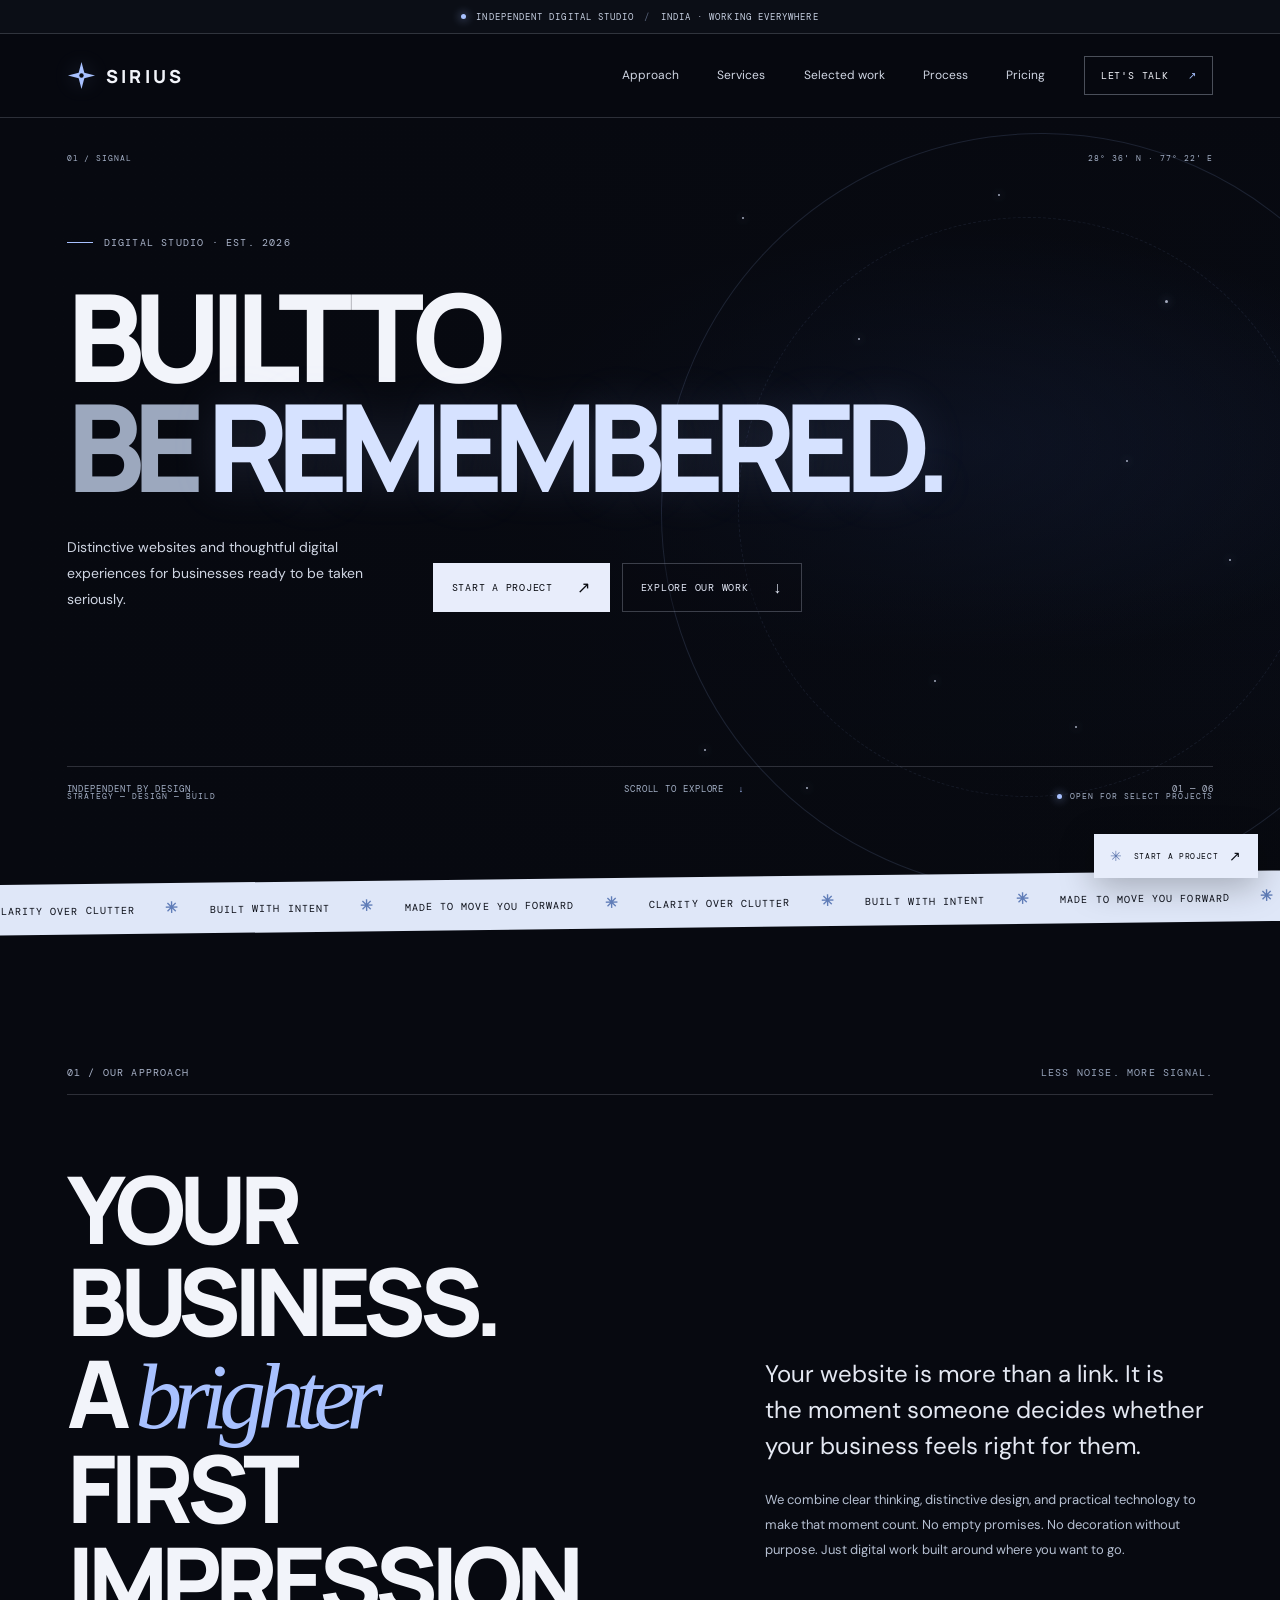
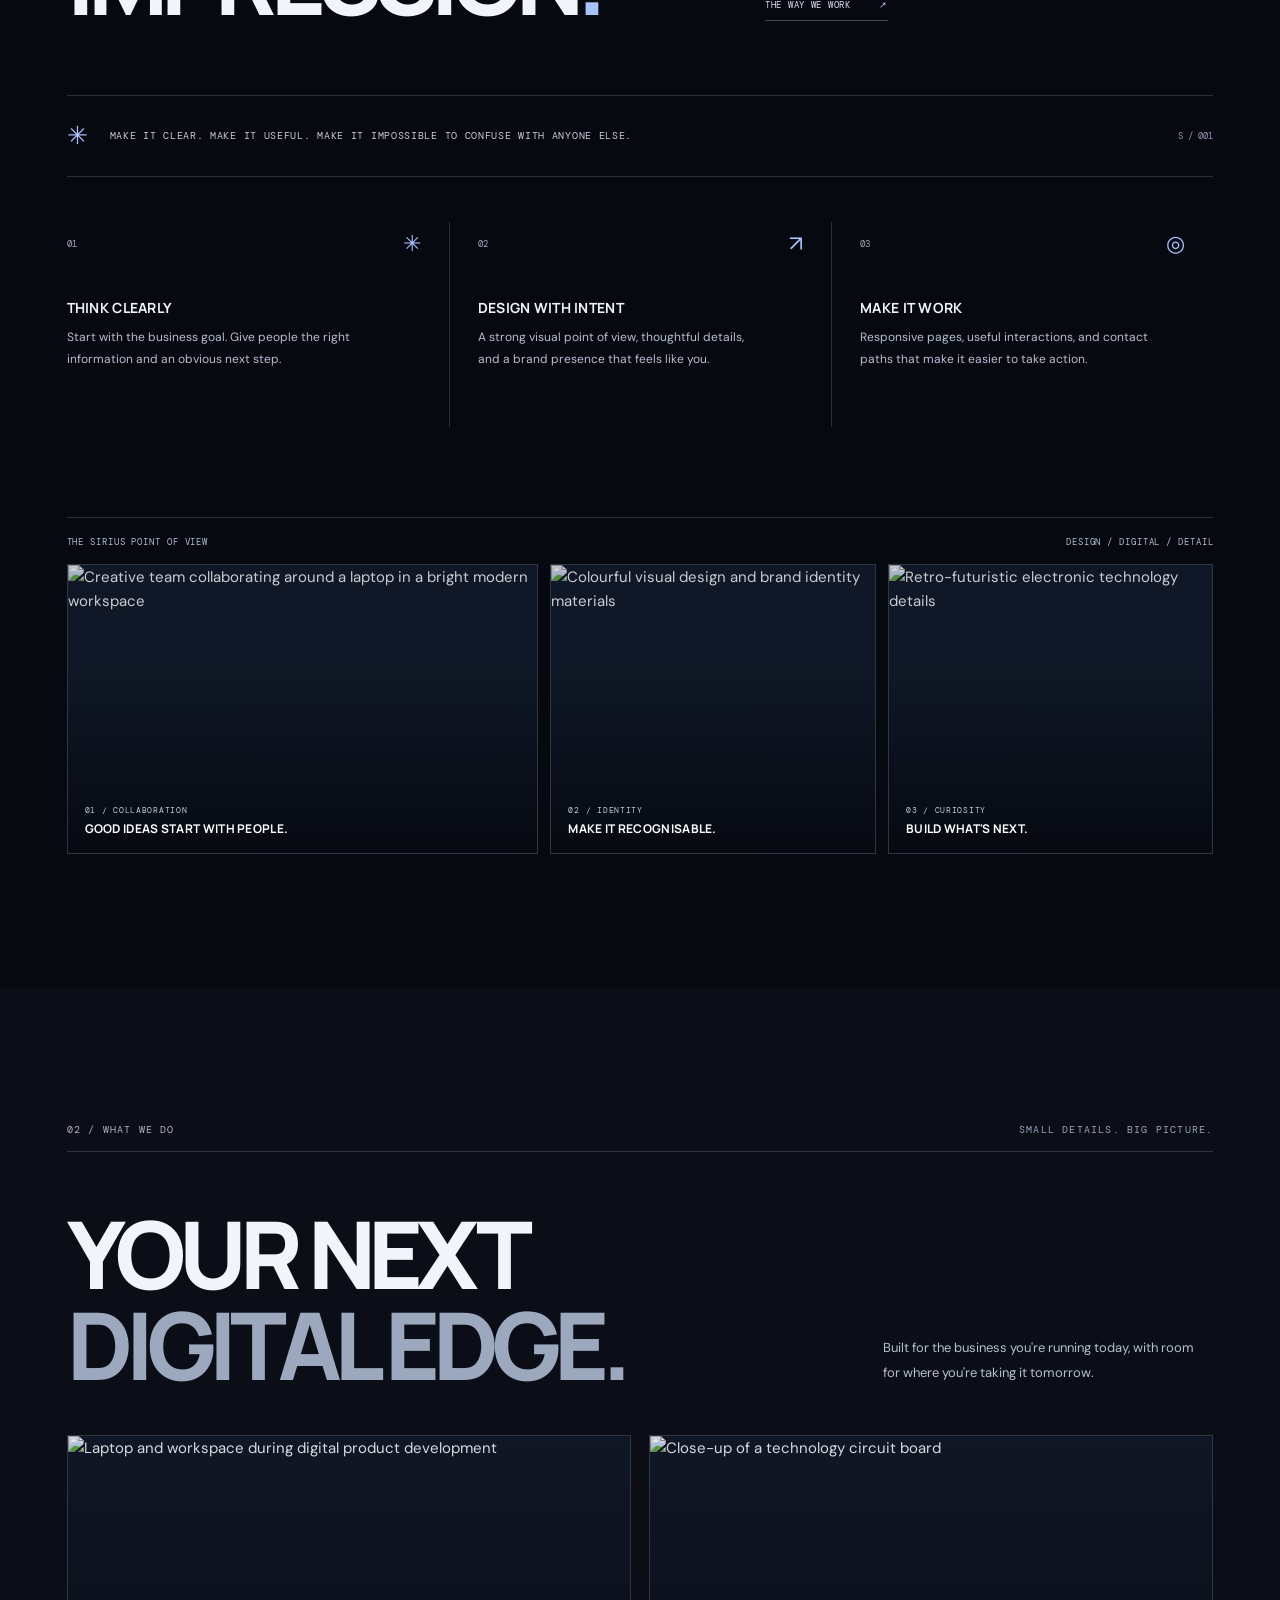
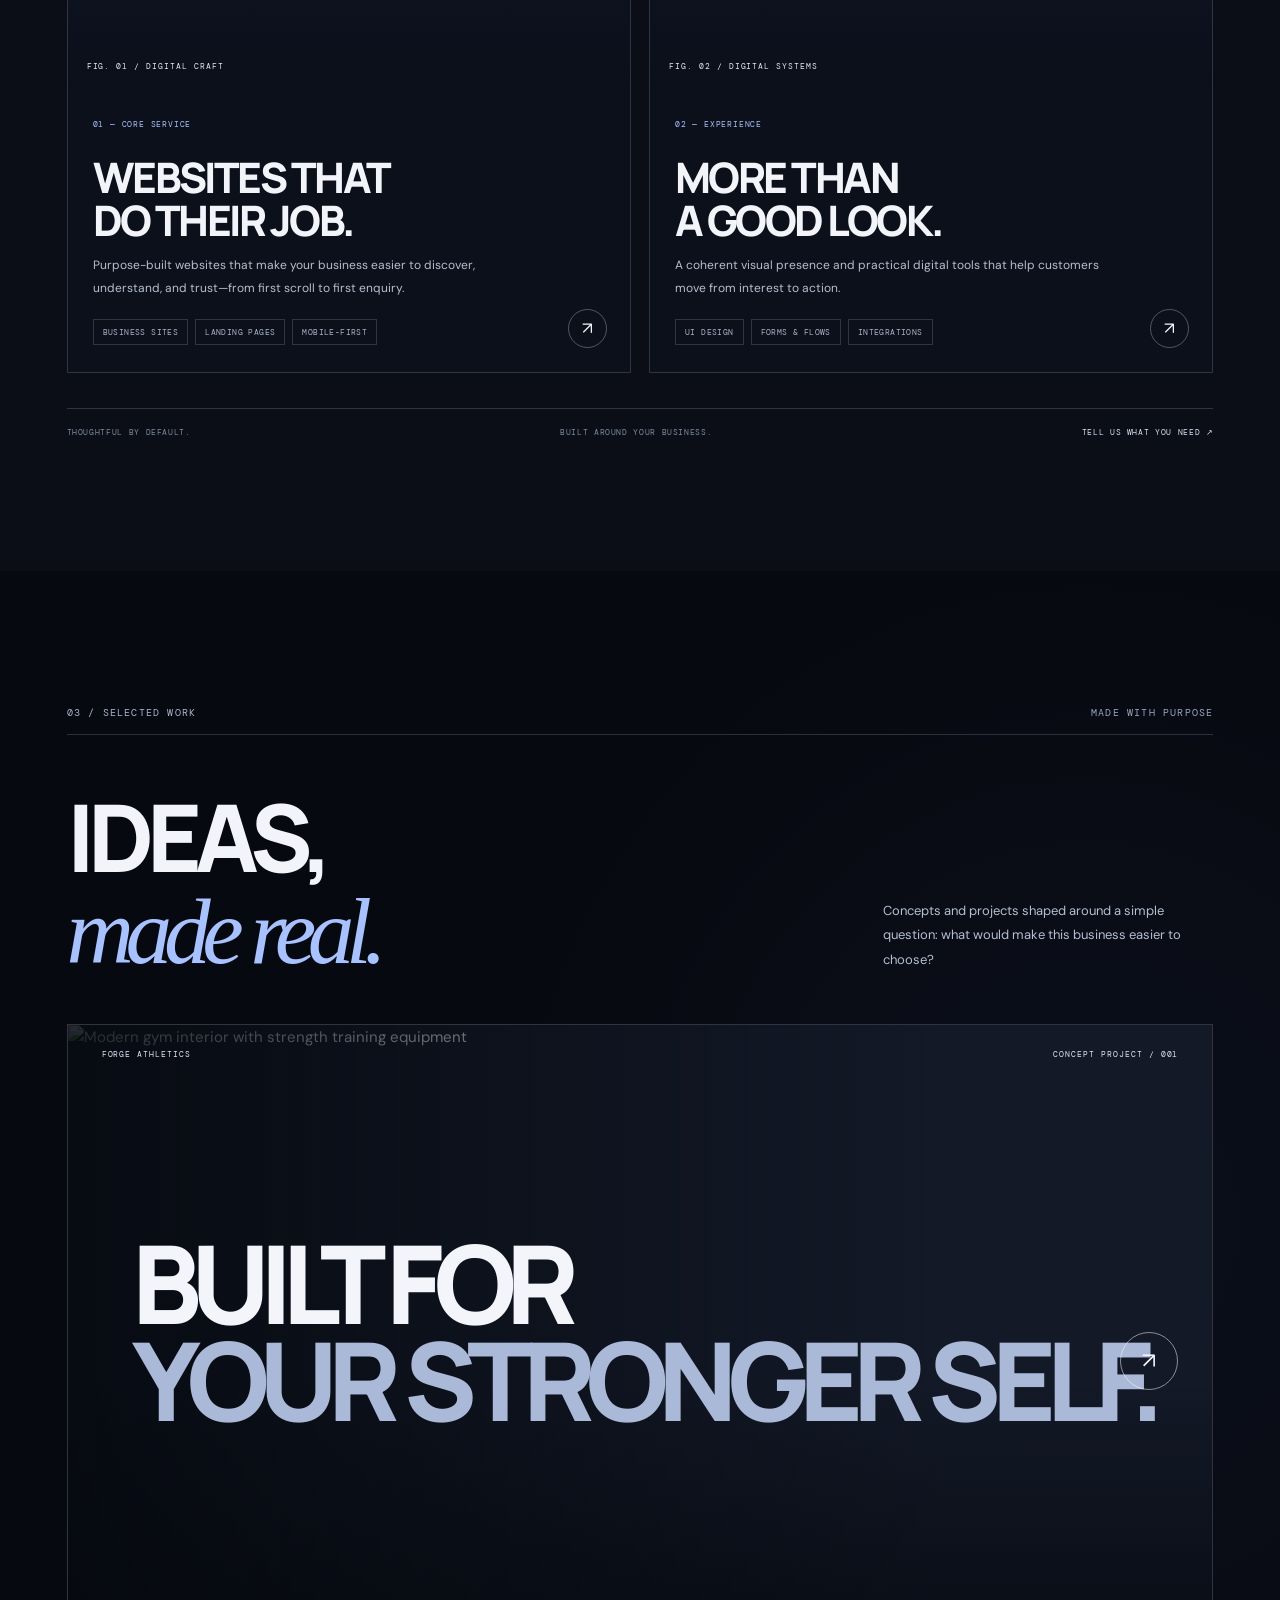
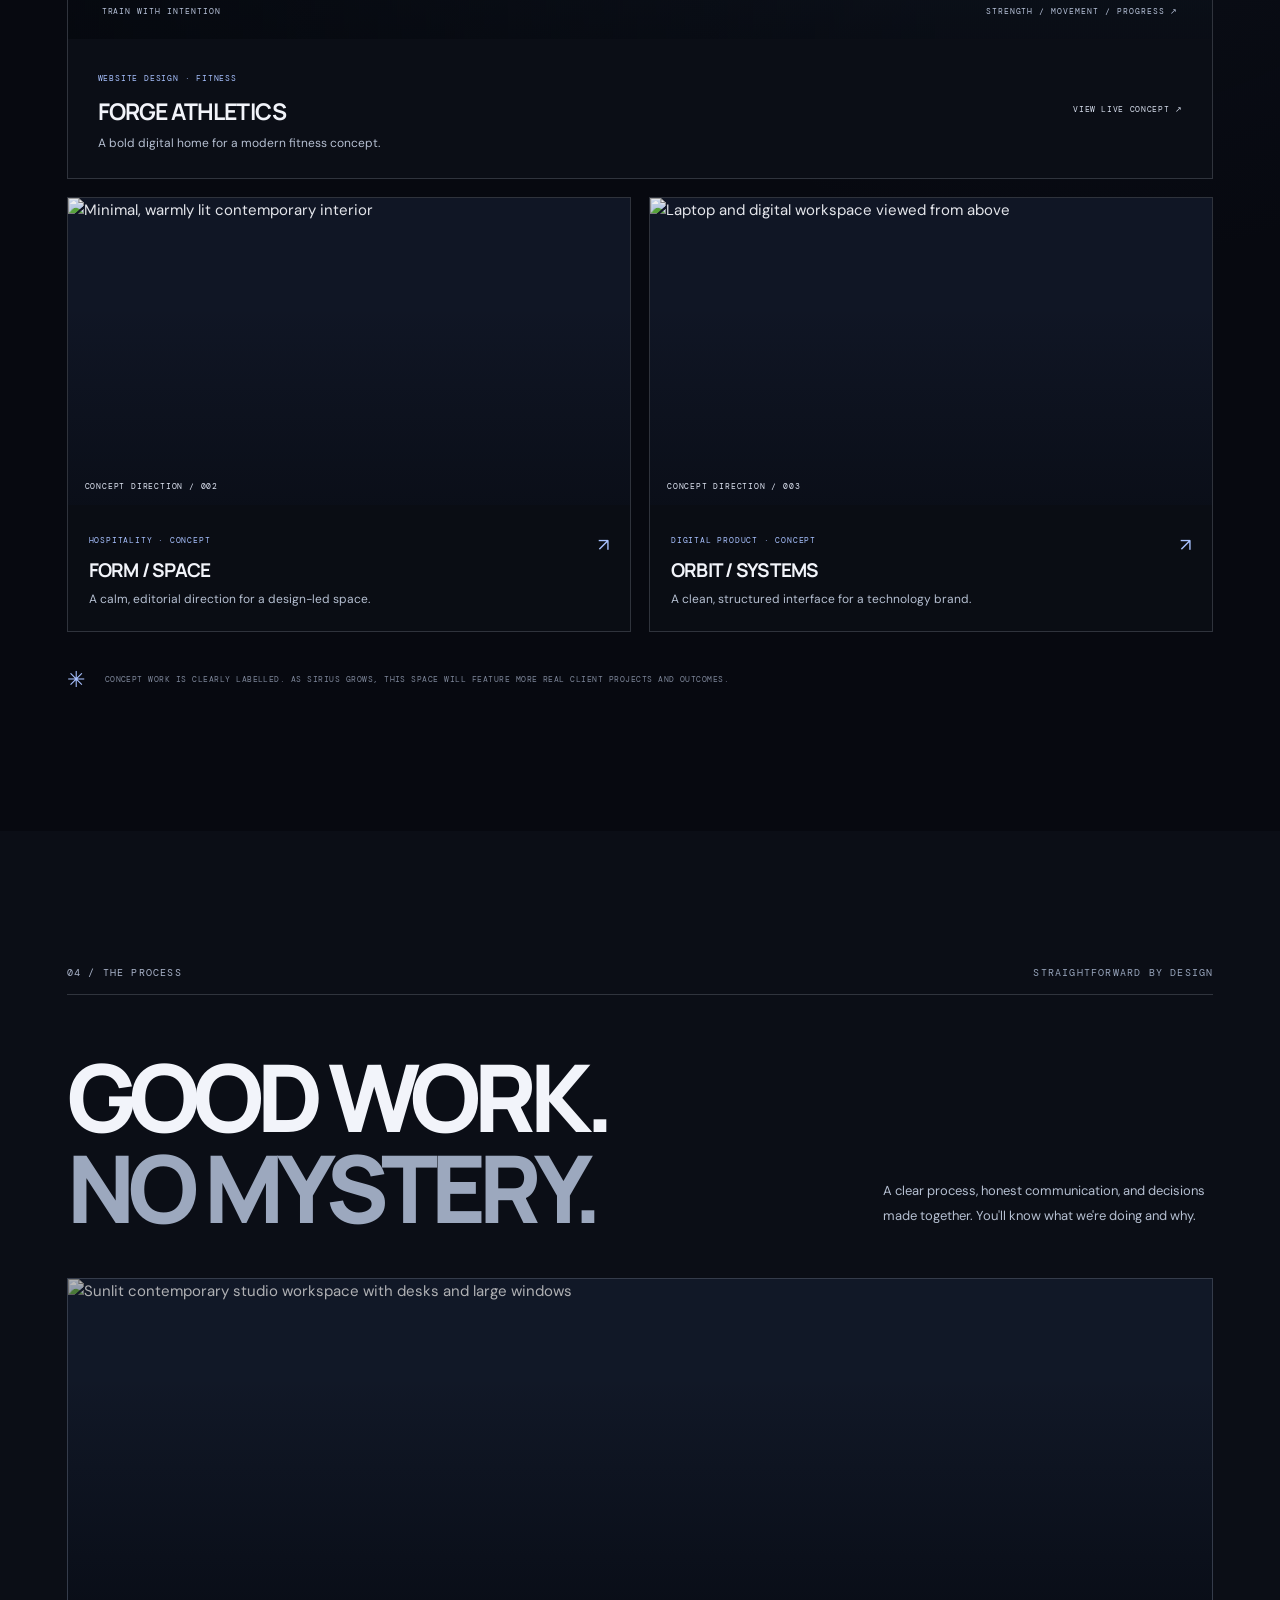
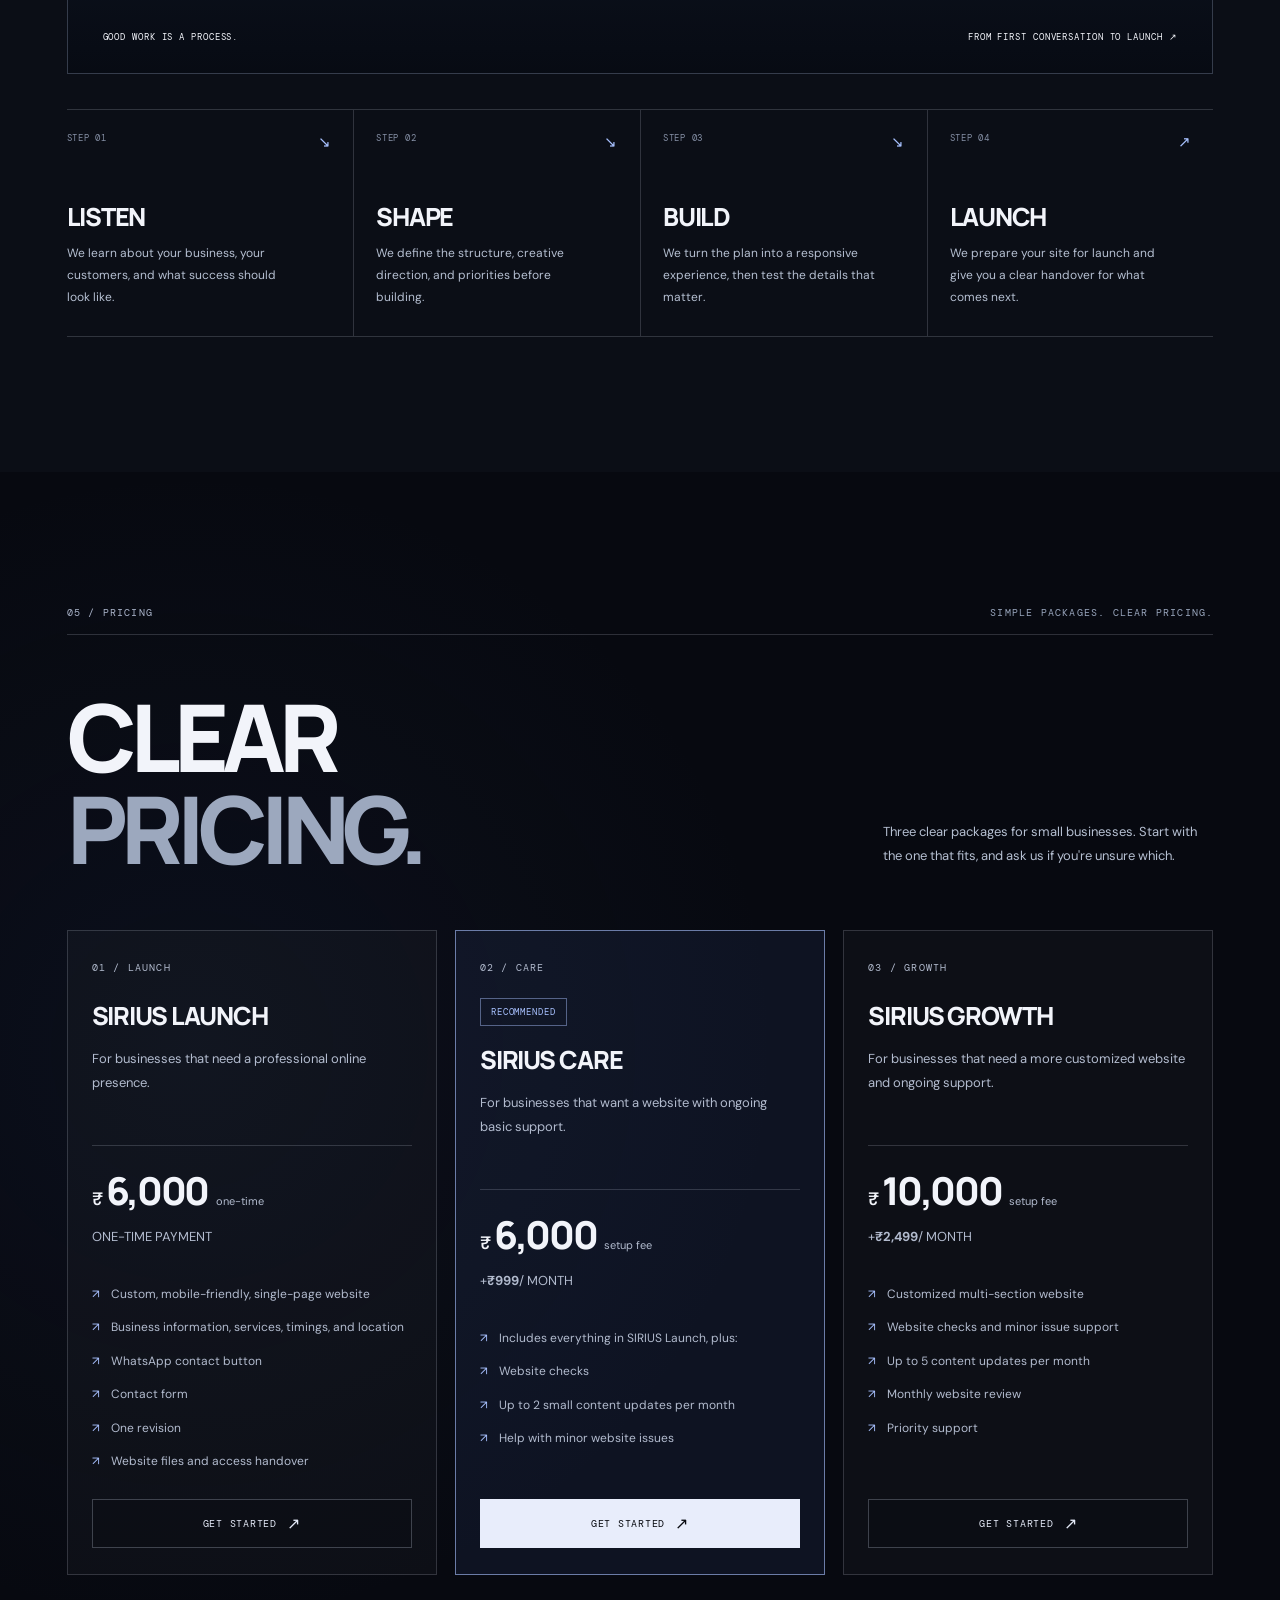
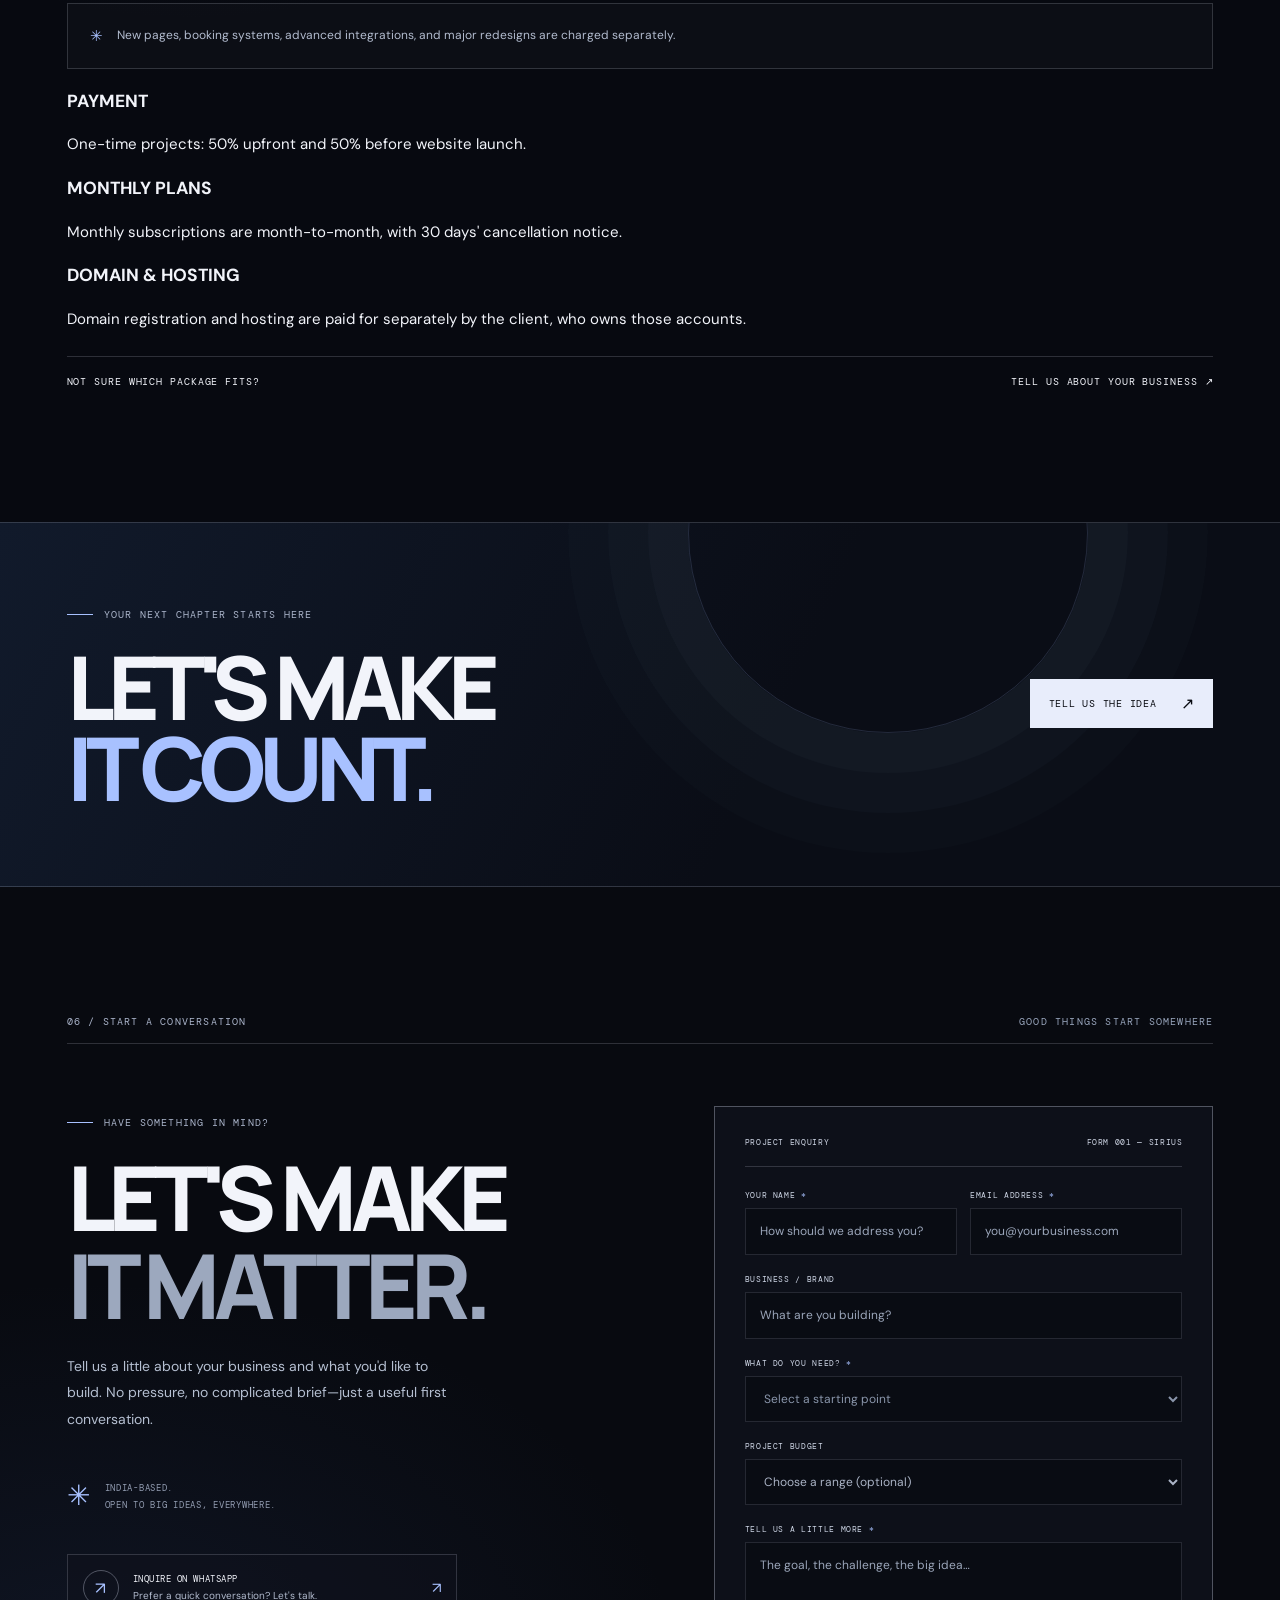
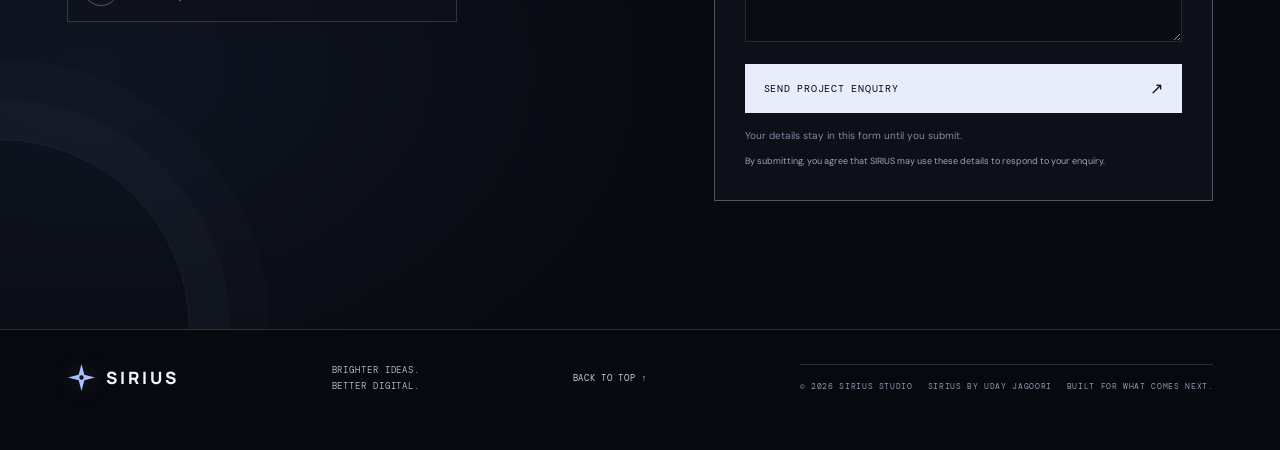
==== commit a7799d44: "Update index.html" ====
--- a/index.html
+++ b/index.html
@@ -27,7 +27,7 @@
       </a>
       <button class="menu-toggle" type="button" aria-label="Open navigation" aria-expanded="false" aria-controls="primary-nav"><span></span><span></span></button>
       <nav class="primary-nav" id="primary-nav" aria-label="Main navigation">
-        <a href="#approach">Approach</a><a href="#services">Services</a><a href="#work">Selected work</a><a href="#process">Process</a>
+        <a href="#approach">Approach</a><a href="#services">Services</a><a href="#work">Selected work</a><a href="#process">Process</a><a href="#pricing">Pricing</a>
         <a class="nav-cta" href="#contact">LET'S TALK <span aria-hidden="true">↗</span></a>
       </nav>
     </header>
@@ -113,11 +113,75 @@
         </div>
       </section>
 
-      <section class="cta-band section-pad" aria-label="Start a project"><div class="cta-band-orbit" aria-hidden="true"></div><div><p class="eyebrow"><span class="eyebrow-line"></span> YOUR NEXT CHAPTER STARTS HERE</p><h2>LET'S MAKE<br><span>IT COUNT.</span></h2></div><a class="button button-light magnetic" href="#contact">TELL US THE IDEA <span aria-hidden="true">↗</span></a></section>
+      <section class="pricing section-pad" id="pricing">
+  <div class="section-kicker"><span>05 / PRICING</span><span>SIMPLE PACKAGES. CLEAR PRICING.</span></div>
+  <div class="section-heading-row pricing-heading"><h2>CLEAR<br><span class="headline-muted">PRICING.</span></h2><p>Three clear packages for small businesses. Start with the one that fits, and ask us if you're unsure which.</p></div>
+
+  <div class="pricing-grid">
+    <article class="pricing-card">
+      <div class="pricing-index">01 / LAUNCH</div>
+      <h3>SIRIUS LAUNCH</h3>
+      <p class="pricing-description">For businesses that need a professional online presence.</p>
+      <div class="pricing-price"><span class="pricing-currency">₹</span><span class="pricing-amount">6,000</span><span class="pricing-period">one-time</span></div>
+      <p class="pricing-monthly">ONE-TIME PAYMENT</p>
+      <ul class="pricing-features">
+        <li>Custom, mobile-friendly, single-page website</li>
+        <li>Business information, services, timings, and location</li>
+        <li>WhatsApp contact button</li>
+        <li>Contact form</li>
+        <li>One revision</li>
+        <li>Website files and access handover</li>
+      </ul>
+      <a class="button button-outline pricing-button" href="#contact" aria-label="Get started with SIRIUS Launch">GET STARTED <span aria-hidden="true">↗</span></a>
+    </article>
+
+    <article class="pricing-card pricing-card-featured">
+      <div class="pricing-index">02 / CARE</div>
+      <div class="pricing-badge">RECOMMENDED</div>
+      <h3>SIRIUS CARE</h3>
+      <p class="pricing-description">For businesses that want a website with ongoing basic support.</p>
+      <div class="pricing-price"><span class="pricing-currency">₹</span><span class="pricing-amount">6,000</span><span class="pricing-period">setup fee</span></div>
+      <p class="pricing-monthly"><span>+</span><strong>₹999</strong><span>/ MONTH</span></p>
+      <ul class="pricing-features">
+        <li class="pricing-includes">Includes everything in SIRIUS Launch, plus:</li>
+        <li>Website checks</li>
+        <li>Up to 2 small content updates per month</li>
+        <li>Help with minor website issues</li>
+      </ul>
+      <a class="button button-light pricing-button" href="#contact" aria-label="Get started with SIRIUS Care">GET STARTED <span aria-hidden="true">↗</span></a>
+    </article>
+
+    <article class="pricing-card">
+      <div class="pricing-index">03 / GROWTH</div>
+      <h3>SIRIUS GROWTH</h3>
+      <p class="pricing-description">For businesses that need a more customized website and ongoing support.</p>
+      <div class="pricing-price"><span class="pricing-currency">₹</span><span class="pricing-amount">10,000</span><span class="pricing-period">setup fee</span></div>
+      <p class="pricing-monthly"><span>+</span><strong>₹2,499</strong><span>/ MONTH</span></p>
+      <ul class="pricing-features">
+        <li>Customized multi-section website</li>
+        <li>Website checks and minor issue support</li>
+        <li>Up to 5 content updates per month</li>
+        <li>Monthly website review</li>
+        <li>Priority support</li>
+      </ul>
+      <a class="button button-outline pricing-button" href="#contact" aria-label="Get started with SIRIUS Growth">GET STARTED <span aria-hidden="true">↗</span></a>
+    </article>
+  </div>
+
+  <div class="pricing-note"><span aria-hidden="true">✳</span><p>New pages, booking systems, advanced integrations, and major redesigns are charged separately.</p></div>
+
+  <div class="pricing-terms">
+    <div><h3>PAYMENT</h3><p>One-time projects: 50% upfront and 50% before website launch.</p></div>
+    <div><h3>MONTHLY PLANS</h3><p>Monthly subscriptions are month-to-month, with 30 days' cancellation notice.</p></div>
+    <div><h3>DOMAIN &amp; HOSTING</h3><p>Domain registration and hosting are paid for separately by the client, who owns those accounts.</p></div>
+  </div>
+
+  <div class="pricing-bottomline"><span>NOT SURE WHICH PACKAGE FITS?</span><a href="#contact">TELL US ABOUT YOUR BUSINESS ↗</a></div>
+</section><section class="cta-band section-pad" aria-label="Start a project"><div class="cta-band-orbit" aria-hidden="true"></div><div><p class="eyebrow"><span class="eyebrow-line"></span> YOUR NEXT CHAPTER STARTS HERE</p><h2>LET'S MAKE<br><span>IT COUNT.</span></h2></div><a class="button button-light magnetic" href="#contact">TELL US THE IDEA <span aria-hidden="true">↗</span></a></section>
 
       <section class="contact section-pad" id="contact">
         <div class="contact-orb" aria-hidden="true"></div>
-        <div class="section-kicker"><span>05 / START A CONVERSATION</span><span>GOOD THINGS START SOMEWHERE</span></div>
+        <div class="section-kicker"><span>06 / START A CONVERSATION</span><span>GOOD THINGS START SOMEWHERE</span></div>
         <div class="contact-grid"><div class="contact-copy"><p class="eyebrow"><span class="eyebrow-line"></span> HAVE SOMETHING IN MIND?</p><h2>LET'S MAKE<br><span class="headline-muted">IT MATTER.</span></h2><p class="contact-intro">Tell us a little about your business and what you'd like to build. No pressure, no complicated brief—just a useful first conversation.</p><div class="contact-aside"><span class="contact-star" aria-hidden="true">✳</span><p>INDIA-BASED.<br>OPEN TO BIG IDEAS, EVERYWHERE.</p></div><a class="whatsapp-link" data-whatsapp href="#contact"><span class="whatsapp-icon" aria-hidden="true">↗</span><span><strong>INQUIRE ON WHATSAPP</strong><small>Prefer a quick conversation? Let's talk.</small></span><span class="whatsapp-arrow" aria-hidden="true">↗</span></a></div>
           <form class="contact-form" id="contact-form" novalidate>
             <div class="form-topline"><span>PROJECT ENQUIRY</span><span>FORM 001 — SIRIUS</span></div>
